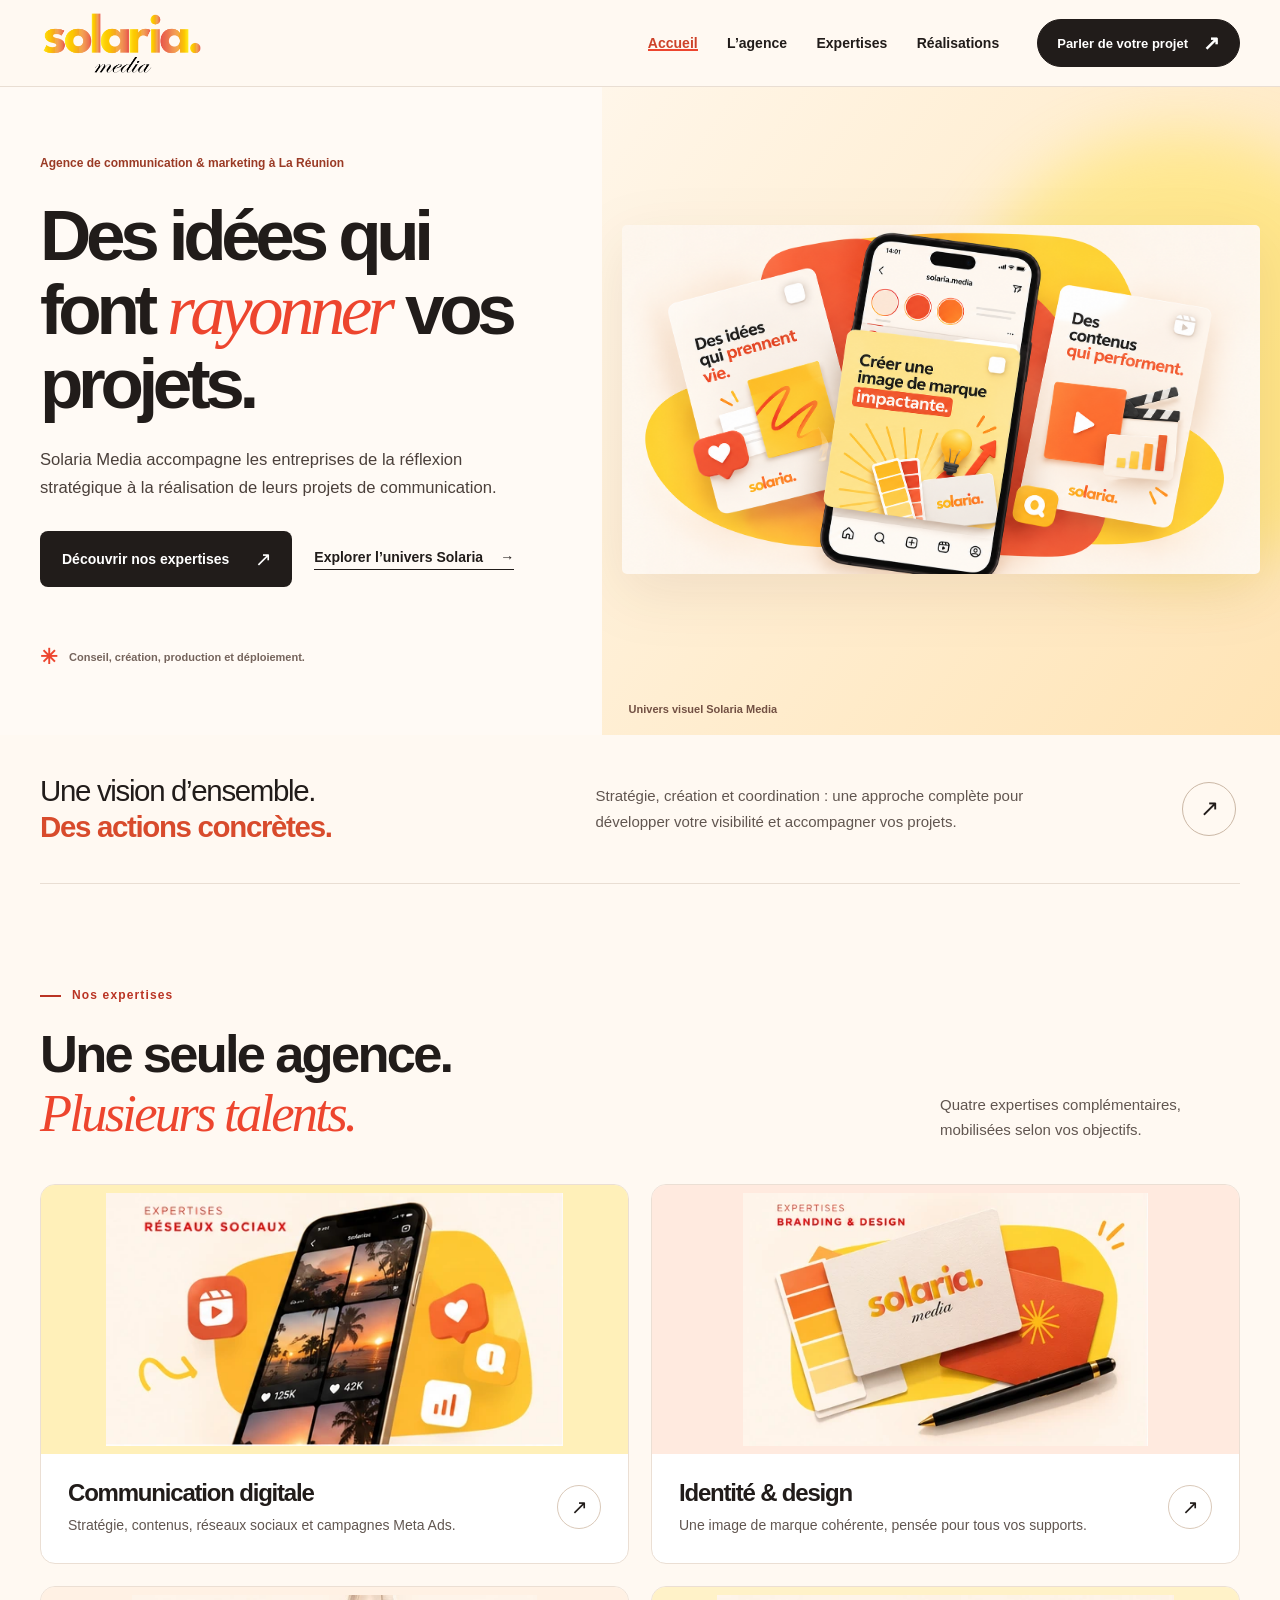
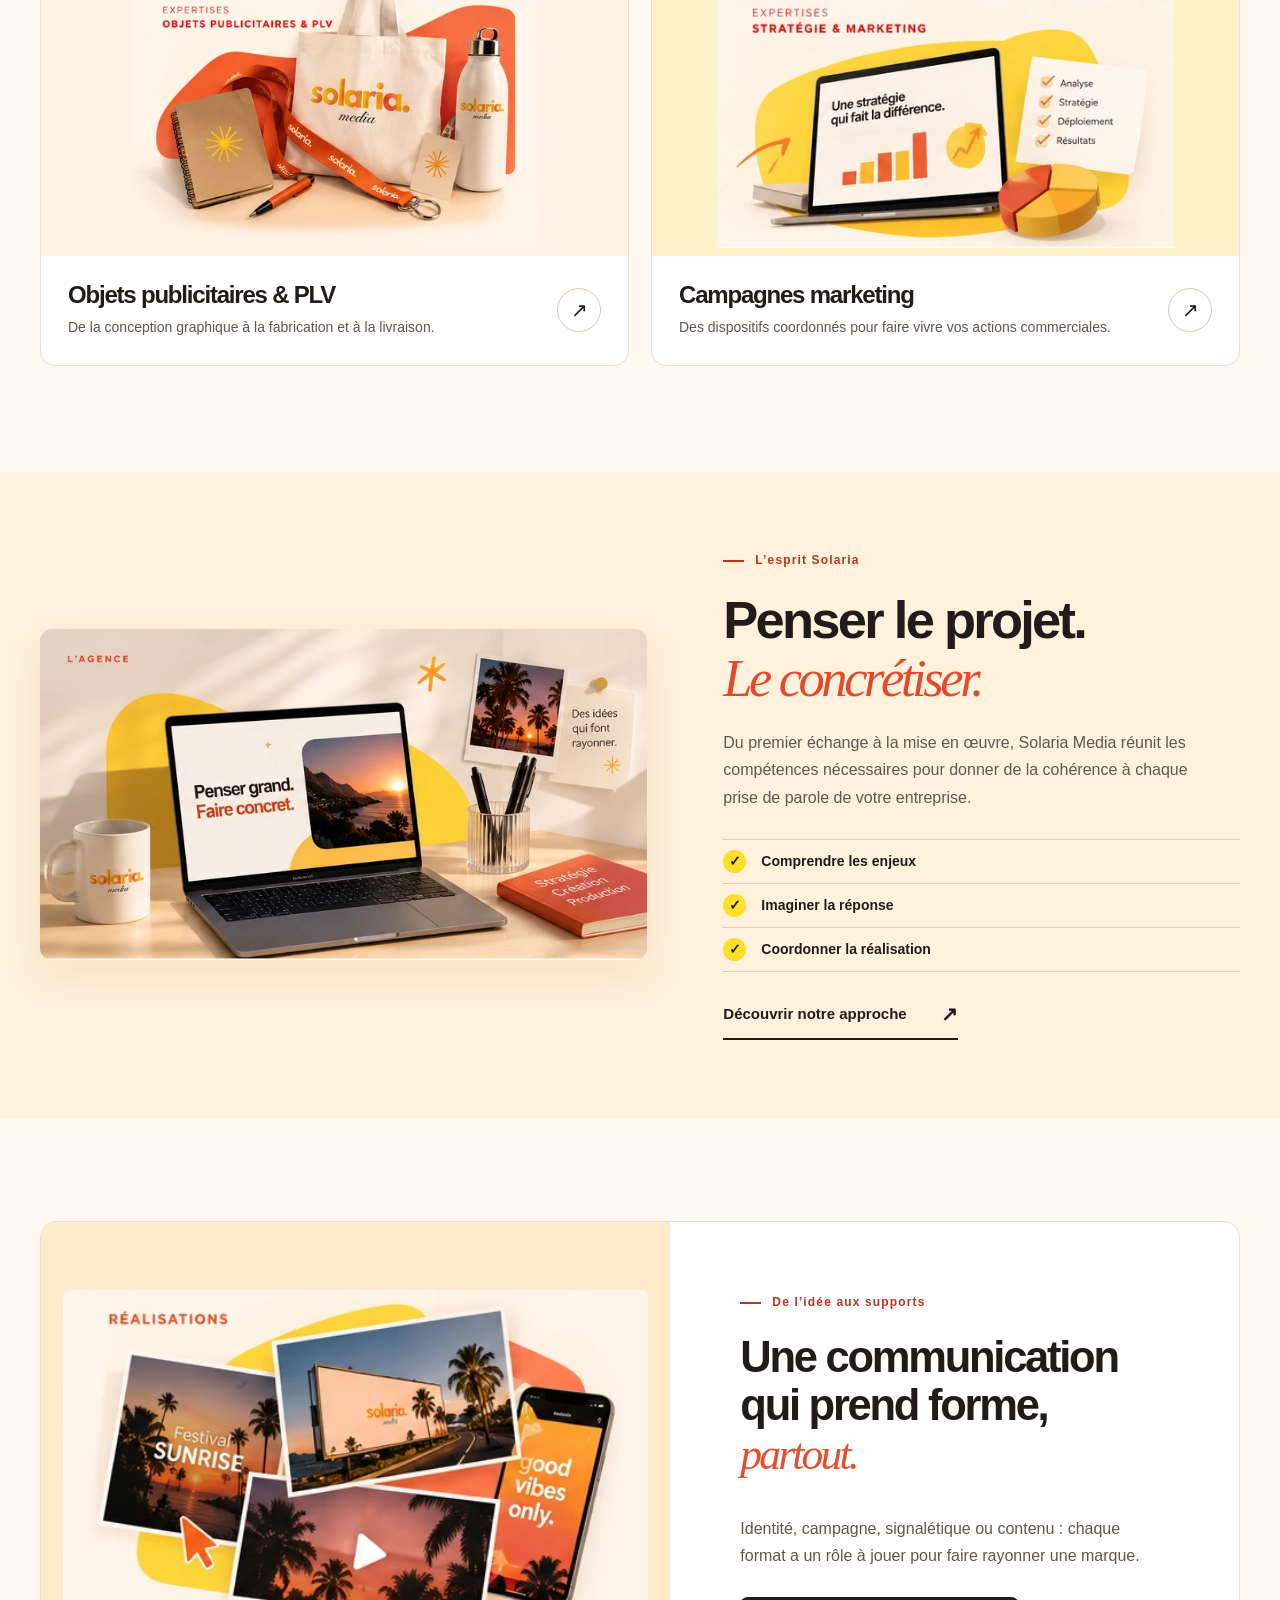
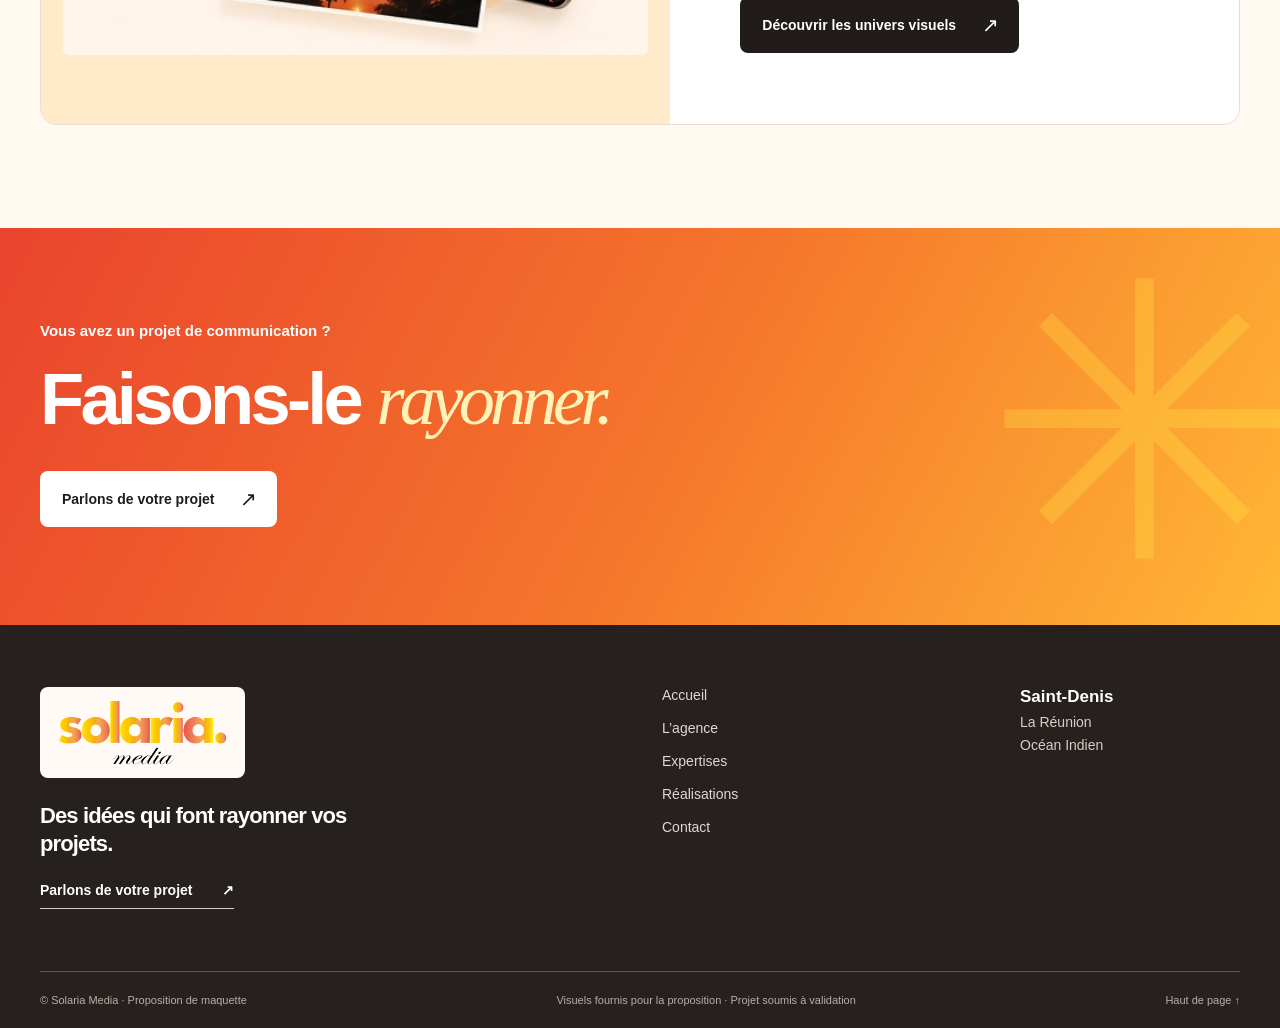
==== index.html @ 128cd744 "v1" ====
<!doctype html>
<html lang="fr">
  <head>
    <meta charset="utf-8" />
    <meta content="width=device-width,initial-scale=1" name="viewport" />
    <meta content="#fff9f2" name="theme-color" />
    <meta
      content="Solaria Media, agence de communication à Saint-Denis : conseil, création, branding, digital, objets publicitaires et campagnes marketing."
      name="description"
    />
    <meta content="website" property="og:type" />
    <meta
      content="Solaria Media | Agence de communication &amp; marketing à La Réunion"
      property="og:title"
    />
    <meta
      content="Solaria Media, agence de communication à Saint-Denis : conseil, création, branding, digital, objets publicitaires et campagnes marketing."
      property="og:description"
    />
    <title>
      Solaria Media | Agence de communication &amp; marketing à La Réunion
    </title>
    <link
      href="assets/images/favicon-solaria.png"
      rel="icon"
      type="image/png"
    />
    <link rel="stylesheet" href="assets/css/site.css" />
    <link rel="stylesheet" href="assets/css/animations.css" />
  </head>
  <body>
    <a class="skip-link" href="#contenu">Aller au contenu</a>
    <header class="site-header" id="haut">
      <div class="header-shell">
        <a
          aria-label="Solaria Media, retour à l’accueil"
          class="brand"
          href="index.html"
          ><img
            alt="Solaria Media"
            height="67"
            src="assets/images/logo-solaria.png"
            width="166"
        /></a>
        <nav aria-label="Navigation principale" class="nav-desktop">
          <a aria-current="page" class="active" href="index.html">Accueil</a
          ><a href="agence.html">L’agence</a
          ><a href="expertises.html">Expertises</a
          ><a href="realisations.html">Réalisations</a>
        </nav>
        <a class="nav-action" href="contact.html"
          >Parler de votre projet <span aria-hidden="true">↗</span></a
        ><button
          aria-controls="nav-mobile"
          aria-expanded="false"
          aria-label="Ouvrir le menu"
          class="menu-toggle"
          type="button"
        >
          <span></span><span></span>
        </button>
      </div>
      <nav
        aria-label="Navigation mobile"
        class="nav-mobile"
        hidden=""
        id="nav-mobile"
      >
        <a aria-current="page" class="active" href="index.html">Accueil</a
        ><a href="agence.html">L’agence</a
        ><a href="expertises.html">Expertises</a
        ><a href="realisations.html">Réalisations</a
        ><a href="contact.html">Contact</a>
      </nav>
    </header>
    <main id="contenu">
      <div data-view="index">
        <section class="home-hero">
          <div class="home-hero-copy">
            <div class="hero-location">
              Agence de communication &amp; marketing à La Réunion
            </div>
            <h1>Des idées qui font <em>rayonner</em> vos projets.</h1>
            <p>
              Solaria Media accompagne les entreprises de la réflexion
              stratégique à la réalisation de leurs projets de communication.
            </p>
            <div class="actions">
              <a class="button button-dark" href="expertises.html"
                >Découvrir nos expertises <span aria-hidden="true">↗</span></a
              ><a class="button-link" href="realisations.html"
                >Explorer l’univers Solaria <span aria-hidden="true">→</span></a
              >
            </div>
            <div class="hero-corner">
              <span aria-hidden="true" class="pulse-sun">✳</span> Conseil,
              création, production et déploiement.
            </div>
          </div>
          <div class="home-hero-art">
            <img
              alt="Composition visuelle fournie pour Solaria Media : publications, identité graphique et supports digitaux"
              class="hero-artwork"
              decoding="async"
              fetchpriority="high"
              src="assets/images/accueil-composition.webp"
            /><span class="art-label">Univers visuel Solaria Media</span>
          </div>
        </section>
        <section
          aria-label="Positionnement de Solaria Media"
          class="intro-strip wrap"
        >
          <p>
            Une vision d’ensemble.<br /><strong>Des actions concrètes.</strong>
          </p>
          <div>
            Stratégie, création et coordination : une approche complète pour
            développer votre visibilité et accompagner vos projets.
          </div>
          <a
            aria-label="Découvrir l’agence"
            class="circle-next"
            href="agence.html"
            >↗</a
          >
        </section>
        <section class="section-services" id="savoir-faire">
          <div class="wrap section-topline">
            <div>
              <p class="section-eyebrow">Nos expertises</p>
              <h2>Une seule agence.<br /><span>Plusieurs talents.</span></h2>
            </div>
            <p>
              Quatre expertises complémentaires, mobilisées selon vos objectifs.
            </p>
          </div>
          <div class="services-showcase wrap">
            <a class="service-tile" href="expertises.html"
              ><div class="service-art sunny">
                <img
                  alt="Visuel fourni illustrant la communication sur les réseaux sociaux"
                  class=""
                  decoding="async"
                  loading="lazy"
                  src="assets/images/expertise-digital.webp"
                />
              </div>
              <div class="tile-info">
                <div>
                  <h3>Communication digitale</h3>
                  <p>
                    Stratégie, contenus, réseaux sociaux et campagnes Meta Ads.
                  </p>
                </div>
                <span aria-hidden="true" class="tile-arrow">↗</span>
              </div></a
            >
            <a class="service-tile" href="expertises.html"
              ><div class="service-art peach">
                <img
                  alt="Visuel fourni illustrant le branding et les supports d’identité visuelle"
                  class=""
                  decoding="async"
                  loading="lazy"
                  src="assets/images/expertise-branding.webp"
                />
              </div>
              <div class="tile-info">
                <div>
                  <h3>Identité &amp; design</h3>
                  <p>
                    Une image de marque cohérente, pensée pour tous vos
                    supports.
                  </p>
                </div>
                <span aria-hidden="true" class="tile-arrow">↗</span>
              </div></a
            >
            <a class="service-tile" href="expertises.html"
              ><div class="service-art sand">
                <img
                  alt="Visuel fourni de sacs, gourdes et objets publicitaires aux couleurs de Solaria"
                  class=""
                  decoding="async"
                  loading="lazy"
                  src="assets/images/expertise-objets-plv.webp"
                />
              </div>
              <div class="tile-info">
                <div>
                  <h3>Objets publicitaires &amp; PLV</h3>
                  <p>
                    De la conception graphique à la fabrication et à la
                    livraison.
                  </p>
                </div>
                <span aria-hidden="true" class="tile-arrow">↗</span>
              </div></a
            >
            <a class="service-tile" href="expertises.html"
              ><div class="service-art butter">
                <img
                  alt="Visuel fourni illustrant la stratégie et les opérations marketing"
                  class=""
                  decoding="async"
                  loading="lazy"
                  src="assets/images/expertise-campagnes.webp"
                />
              </div>
              <div class="tile-info">
                <div>
                  <h3>Campagnes marketing</h3>
                  <p>
                    Des dispositifs coordonnés pour faire vivre vos actions
                    commerciales.
                  </p>
                </div>
                <span aria-hidden="true" class="tile-arrow">↗</span>
              </div></a
            >
          </div>
        </section>
        <section class="agency-highlight">
          <div class="wrap agency-highlight-grid">
            <div class="agency-highlight-visual">
              <img
                alt="Visuel de présentation de l’agence Solaria Media avec ordinateur et supports de communication"
                class=""
                decoding="async"
                loading="lazy"
                src="assets/images/agence-univers.webp"
              />
            </div>
            <div class="agency-highlight-copy">
              <p class="section-eyebrow">L’esprit Solaria</p>
              <h2>Penser le projet.<br /><em>Le concrétiser.</em></h2>
              <p>
                Du premier échange à la mise en œuvre, Solaria Media réunit les
                compétences nécessaires pour donner de la cohérence à chaque
                prise de parole de votre entreprise.
              </p>
              <div class="agency-steps">
                <span>Comprendre les enjeux</span
                ><span>Imaginer la réponse</span
                ><span>Coordonner la réalisation</span>
              </div>
              <a class="text-link" href="agence.html"
                >Découvrir notre approche <span aria-hidden="true">↗</span></a
              >
            </div>
          </div>
        </section>
        <section class="campaign-feature wrap">
          <div class="campaign-image">
            <img
              alt="Visuel de présentation fourni : campagne publicitaire avec supports photo et affichage"
              class=""
              decoding="async"
              loading="lazy"
              src="assets/images/realisations-campagnes.webp"
            />
          </div>
          <div class="campaign-body">
            <p class="section-eyebrow">De l’idée aux supports</p>
            <h2>Une communication qui prend forme, <em>partout.</em></h2>
            <p>
              Identité, campagne, signalétique ou contenu : chaque format a un
              rôle à jouer pour faire rayonner une marque.
            </p>
            <a class="button button-dark" href="realisations.html"
              >Découvrir les univers visuels
              <span aria-hidden="true">↗</span></a
            >
          </div>
        </section>
        <section class="closing-cta">
          <div class="wrap">
            <p>Vous avez un projet de communication ?</p>
            <h2>Faisons-le <em>rayonner.</em></h2>
            <a class="button button-light" href="contact.html"
              >Parlons de votre projet <span aria-hidden="true">↗</span></a
            >
          </div>
        </section>
      </div>
      <div data-view="agence" hidden="">
        <section class="page-hero wrap agency-hero">
          <div class="page-hero-copy">
            <p class="section-eyebrow">L’agence</p>
            <h1>Une vision claire.<br /><em>Des projets concrets.</em></h1>
            <p>
              Solaria Media est une agence de communication et de marketing
              basée à Saint-Denis, La Réunion. Nous accompagnons les
              professionnels dans la conception, la coordination et le
              déploiement de leurs projets.
            </p>
            <a class="button-link" href="#notre-approche"
              >Découvrir notre approche <span aria-hidden="true">↓</span></a
            >
          </div>
          <div class="page-hero-art">
            <img
              alt="Visuel fourni pour la présentation de Solaria Media : bureau créatif, ordinateur et supports de communication"
              class=""
              decoding="async"
              fetchpriority="high"
              src="assets/images/agence-univers.webp"
            />
          </div>
        </section>
        <section class="agency-mission wrap">
          <div class="mission-title">
            <p class="section-eyebrow">Notre mission</p>
            <h2>
              Un partenaire de développement,
              <em>pas seulement un prestataire.</em>
            </h2>
          </div>
          <div class="mission-detail">
            <p>
              Nous intervenons aussi bien sur la stratégie que sur sa
              réalisation opérationnelle. Notre rôle : relier conseil,
              créativité, production et coordination pour apporter des réponses
              adaptées aux enjeux de chaque entreprise.
            </p>
            <p>
              Cette approche est personnalisée, pragmatique et orientée
              résultats.
            </p>
          </div>
        </section>
        <section class="process-section" id="notre-approche">
          <div class="wrap">
            <div class="process-heading">
              <p class="section-eyebrow">Notre façon de travailler</p>
              <h2>Chaque projet suit<br /><em>un fil conducteur.</em></h2>
            </div>
            <div class="process-grid">
              <article>
                <div class="process-symbol">◎</div>
                <h3>Comprendre</h3>
                <p>
                  Prendre le temps d’identifier vos besoins, votre marché et les
                  objectifs de votre communication.
                </p>
              </article>
              <article>
                <div class="process-symbol">✳</div>
                <h3>Concevoir</h3>
                <p>
                  Définir une réponse créative et des supports en accord avec
                  votre identité.
                </p>
              </article>
              <article>
                <div class="process-symbol">↗</div>
                <h3>Réaliser</h3>
                <p>
                  Piloter la production, les partenaires et le déploiement des
                  actions.
                </p>
              </article>
              <article>
                <div class="process-symbol">◉</div>
                <h3>Accompagner</h3>
                <p>
                  Rester disponible pour suivre, ajuster et faire évoluer le
                  projet.
                </p>
              </article>
            </div>
          </div>
        </section>
        <section class="audience-section wrap">
          <div>
            <p class="section-eyebrow">À qui s’adresse Solaria ?</p>
            <h2>Des besoins différents.<br /><em>La même exigence.</em></h2>
          </div>
          <div class="audience-grid">
            <span>Entreprises &amp; PME</span
            ><span>Réseaux de distribution</span
            ><span>Marques &amp; fournisseurs</span
            ><span>Institutions &amp; associations</span
            ><span>Santé, pharmacies &amp; laboratoires</span>
          </div>
        </section>
        <section class="agency-location">
          <div class="wrap location-flex">
            <div>
              <p class="section-eyebrow">Notre ancrage</p>
              <h2>
                La Réunion comme point de départ.<br /><em
                  >Une ambition ouverte.</em
                >
              </h2>
            </div>
            <p>
              Basée à Saint-Denis, l’agence intervient à La Réunion, dans
              l’Océan Indien et envisage des projets en France métropolitaine.
            </p>
          </div>
        </section>
        <section class="closing-cta">
          <div class="wrap">
            <p>Un projet à imaginer ensemble ?</p>
            <h2>Parlons de <em>vos idées.</em></h2>
            <a class="button button-light" href="contact.html"
              >Contacter l’agence <span aria-hidden="true">↗</span></a
            >
          </div>
        </section>
      </div>
      <div data-view="expertises" hidden="">
        <section class="expert-intro wrap">
          <p class="section-eyebrow">Nos expertises</p>
          <div class="expert-intro-grid">
            <h1>De la stratégie<br /><em>à la création.</em></h1>
            <div>
              <p>
                Une approche complète, quatre domaines complémentaires.
                Choisissez l’expertise qui correspond à votre besoin.
              </p>
              <div class="quick-links">
                <a href="#digital">Digital ↘</a
                ><a href="#branding">Branding ↘</a
                ><a href="#production">Objets &amp; PLV ↘</a
                ><a href="#campagnes">Campagnes ↘</a>
              </div>
            </div>
          </div>
        </section>
        <section class="expert-section" id="digital">
          <div class="wrap expert-layout">
            <div class="expert-art art-digital">
              <img
                alt="Visuel de présentation fourni pour le domaine Communication digitale &amp; Social Media"
                class=""
                decoding="async"
                loading="lazy"
                src="assets/images/expertise-digital.webp"
              />
            </div>
            <div class="expert-content">
              <span class="expert-kind"
                >Communication digitale &amp; Social Media</span
              >
              <h2>Votre marque a des choses à dire.</h2>
              <p>
                Nous construisons une présence digitale adaptée à vos objectifs,
                de la ligne éditoriale à l’analyse des performances.
              </p>
              <ul class="service-bullets">
                <li>Stratégie de communication digitale</li>
                <li>Création de contenus, carrousels et vidéos courtes</li>
                <li>Gestion et programmation des publications</li>
                <li>Campagnes Meta Ads, emailing et reporting</li>
              </ul>
              <a class="text-link" href="contact.html?projet=digital"
                >Parler de ce projet <span aria-hidden="true">↗</span></a
              >
            </div>
          </div>
        </section>
        <section class="expert-section expert-even" id="branding">
          <div class="wrap expert-layout">
            <div class="expert-art art-branding">
              <img
                alt="Visuel de présentation fourni pour le domaine Branding &amp; identité visuelle"
                class=""
                decoding="async"
                loading="lazy"
                src="assets/images/expertise-branding.webp"
              />
            </div>
            <div class="expert-content">
              <span class="expert-kind">Branding &amp; identité visuelle</span>
              <h2>Une identité qui se reconnaît.</h2>
              <p>
                Nous créons et déclinons l’univers graphique de votre marque
                pour renforcer sa cohérence sur tous ses supports.
              </p>
              <ul class="service-bullets">
                <li>Création et refonte de logos</li>
                <li>Identités visuelles et chartes graphiques</li>
                <li>Flyers, affiches, brochures et catalogues</li>
                <li>Supports commerciaux et institutionnels</li>
              </ul>
              <a class="text-link" href="contact.html?projet=branding"
                >Parler de ce projet <span aria-hidden="true">↗</span></a
              >
            </div>
          </div>
        </section>
        <section class="expert-section" id="production">
          <div class="wrap expert-layout">
            <div class="expert-art art-production">
              <img
                alt="Visuel de présentation fourni pour le domaine Objets publicitaires &amp; PLV"
                class=""
                decoding="async"
                loading="lazy"
                src="assets/images/expertise-objets-plv.webp"
              />
            </div>
            <div class="expert-content">
              <span class="expert-kind">Objets publicitaires &amp; PLV</span>
              <h2>Une idée qui devient tangible.</h2>
              <p>
                Nous coordonnons la fabrication de supports physiques adaptés à
                votre marque, à vos événements et à vos points de vente.
              </p>
              <ul class="service-bullets">
                <li>Objets personnalisés et cadeaux d’entreprise</li>
                <li>Packaging et sacs personnalisés</li>
                <li>PLV, signalétique et supports promotionnels</li>
                <li>Sourcing, impression, production et livraison</li>
              </ul>
              <a class="text-link" href="contact.html?projet=production"
                >Parler de ce projet <span aria-hidden="true">↗</span></a
              >
            </div>
          </div>
        </section>
        <section class="expert-section expert-even" id="campagnes">
          <div class="wrap expert-layout">
            <div class="expert-art art-campagnes">
              <img
                alt="Visuel de présentation fourni pour le domaine Campagnes &amp; opérations marketing"
                class=""
                decoding="async"
                loading="lazy"
                src="assets/images/expertise-campagnes.webp"
              />
            </div>
            <div class="expert-content">
              <span class="expert-kind"
                >Campagnes &amp; opérations marketing</span
              >
              <h2>Des actions pensées pour le terrain.</h2>
              <p>
                Nous concevons et coordonnons des campagnes pour soutenir vos
                lancements, votre notoriété et vos objectifs commerciaux.
              </p>
              <ul class="service-bullets">
                <li>Campagnes promotionnelles et multicanales</li>
                <li>Opérations commerciales et lancements de produits</li>
                <li>Dispositifs pour les réseaux de points de vente</li>
                <li>Coordination, suivi et analyse des résultats</li>
              </ul>
              <a class="text-link" href="contact.html?projet=campagnes"
                >Parler de ce projet <span aria-hidden="true">↗</span></a
              >
            </div>
          </div>
        </section>
        <section class="closing-cta">
          <div class="wrap">
            <p>Un besoin précis, plusieurs possibilités</p>
            <h2>Construisons la bonne <em>réponse.</em></h2>
            <a class="button button-light" href="contact.html"
              >Présenter votre projet <span aria-hidden="true">↗</span></a
            >
          </div>
        </section>
      </div>
      <div data-view="realisations" hidden="">
        <section class="work-intro wrap">
          <div>
            <p class="section-eyebrow">L’univers Solaria</p>
            <h1>Une marque.<br /><em>Mille façons d’exister.</em></h1>
          </div>
          <div>
            <p>
              Du contenu digital aux objets publicitaires, découvrez les univers
              visuels qui traduisent les domaines d’expertise de Solaria Media.
            </p>
            <div class="legal-visual-note">
              Visuels de présentation fournis pour cette maquette. Les projets
              clients et études de cas seront ajoutés après validation.
            </div>
          </div>
        </section>
        <section
          aria-label="Galerie des univers visuels"
          class="portfolio-section wrap"
        >
          <div class="portfolio-controls">
            <span>Explorer les visuels</span>
            <div
              aria-label="Filtrer les univers"
              class="portfolio-filters"
              role="group"
            >
              <button
                aria-pressed="true"
                class="active"
                data-filter="Tout"
                type="button"
              >
                Tout voir</button
              ><button aria-pressed="false" data-filter="Digital" type="button">
                Digital</button
              ><button
                aria-pressed="false"
                data-filter="Identité"
                type="button"
              >
                Identité</button
              ><button
                aria-pressed="false"
                data-filter="Production"
                type="button"
              >
                Production</button
              ><button
                aria-pressed="false"
                data-filter="Campagnes"
                type="button"
              >
                Campagnes</button
              ><button aria-pressed="false" data-filter="Univers" type="button">
                Univers
              </button>
            </div>
          </div>
          <div class="portfolio-grid">
            <button
              aria-label="Agrandir le visuel : Communication &amp; univers de marque"
              class="portfolio-card portfolio-large"
              data-category="Univers"
              data-description="Communication &amp; univers de marque"
              data-image="assets/images/accueil-composition.webp"
              type="button"
            >
              <span class="portfolio-photo"
                ><img
                  alt="Visuel fourni : Communication &amp; univers de marque"
                  class=""
                  decoding="async"
                  loading="lazy"
                  src="assets/images/accueil-composition.webp" /></span
              ><span class="portfolio-caption"
                ><span>Communication &amp; univers de marque</span
                ><span aria-hidden="true">↗</span></span
              ></button
            ><button
              aria-label="Agrandir le visuel : Campagnes &amp; déclinaisons"
              class="portfolio-card portfolio-large"
              data-category="Campagnes"
              data-description="Campagnes &amp; déclinaisons"
              data-image="assets/images/realisations-campagnes.webp"
              type="button"
            >
              <span class="portfolio-photo"
                ><img
                  alt="Visuel fourni : Campagnes &amp; déclinaisons"
                  class=""
                  decoding="async"
                  loading="lazy"
                  src="assets/images/realisations-campagnes.webp" /></span
              ><span class="portfolio-caption"
                ><span>Campagnes &amp; déclinaisons</span
                ><span aria-hidden="true">↗</span></span
              ></button
            ><button
              aria-label="Agrandir le visuel : Identité visuelle &amp; design"
              class="portfolio-card"
              data-category="Identité"
              data-description="Identité visuelle &amp; design"
              data-image="assets/images/expertise-branding.webp"
              type="button"
            >
              <span class="portfolio-photo"
                ><img
                  alt="Visuel fourni : Identité visuelle &amp; design"
                  class=""
                  decoding="async"
                  loading="lazy"
                  src="assets/images/expertise-branding.webp" /></span
              ><span class="portfolio-caption"
                ><span>Identité visuelle &amp; design</span
                ><span aria-hidden="true">↗</span></span
              ></button
            ><button
              aria-label="Agrandir le visuel : Objets publicitaires &amp; PLV"
              class="portfolio-card"
              data-category="Production"
              data-description="Objets publicitaires &amp; PLV"
              data-image="assets/images/expertise-objets-plv.webp"
              type="button"
            >
              <span class="portfolio-photo"
                ><img
                  alt="Visuel fourni : Objets publicitaires &amp; PLV"
                  class=""
                  decoding="async"
                  loading="lazy"
                  src="assets/images/expertise-objets-plv.webp" /></span
              ><span class="portfolio-caption"
                ><span>Objets publicitaires &amp; PLV</span
                ><span aria-hidden="true">↗</span></span
              ></button
            ><button
              aria-label="Agrandir le visuel : Réseaux sociaux &amp; digital"
              class="portfolio-card"
              data-category="Digital"
              data-description="Réseaux sociaux &amp; digital"
              data-image="assets/images/expertise-digital.webp"
              type="button"
            >
              <span class="portfolio-photo"
                ><img
                  alt="Visuel fourni : Réseaux sociaux &amp; digital"
                  class=""
                  decoding="async"
                  loading="lazy"
                  src="assets/images/expertise-digital.webp" /></span
              ><span class="portfolio-caption"
                ><span>Réseaux sociaux &amp; digital</span
                ><span aria-hidden="true">↗</span></span
              ></button
            ><button
              aria-label="Agrandir le visuel : Création de contenus"
              class="portfolio-card"
              data-category="Digital"
              data-description="Création de contenus"
              data-image="assets/images/expertise-contenu.webp"
              type="button"
            >
              <span class="portfolio-photo"
                ><img
                  alt="Visuel fourni : Création de contenus"
                  class=""
                  decoding="async"
                  loading="lazy"
                  src="assets/images/expertise-contenu.webp" /></span
              ><span class="portfolio-caption"
                ><span>Création de contenus</span
                ><span aria-hidden="true">↗</span></span
              ></button
            ><button
              aria-label="Agrandir le visuel : Marketing &amp; coordination"
              class="portfolio-card"
              data-category="Campagnes"
              data-description="Marketing &amp; coordination"
              data-image="assets/images/expertise-campagnes.webp"
              type="button"
            >
              <span class="portfolio-photo"
                ><img
                  alt="Visuel fourni : Marketing &amp; coordination"
                  class=""
                  decoding="async"
                  loading="lazy"
                  src="assets/images/expertise-campagnes.webp" /></span
              ><span class="portfolio-caption"
                ><span>Marketing &amp; coordination</span
                ><span aria-hidden="true">↗</span></span
              ></button
            ><button
              aria-label="Agrandir le visuel : Une communication cohérente"
              class="portfolio-card"
              data-category="Univers"
              data-description="Une communication cohérente"
              data-image="assets/images/agence-univers.webp"
              type="button"
            >
              <span class="portfolio-photo"
                ><img
                  alt="Visuel fourni : Une communication cohérente"
                  class=""
                  decoding="async"
                  loading="lazy"
                  src="assets/images/agence-univers.webp" /></span
              ><span class="portfolio-caption"
                ><span>Une communication cohérente</span
                ><span aria-hidden="true">↗</span></span
              >
            </button>
          </div>
        </section>
        <section class="portfolio-next wrap">
          <div>
            <p class="section-eyebrow">Projets &amp; études de cas</p>
            <h2>Les réalisations de demain se préparent aujourd’hui.</h2>
          </div>
          <p>
            Cet espace pourra accueillir les projets clients de l’agence :
            contexte, objectifs, conception et déploiement, dès que les contenus
            seront disponibles et validés.
          </p>
        </section>
        <section class="closing-cta">
          <div class="wrap">
            <p>Votre marque a sa propre histoire</p>
            <h2>À nous de lui donner <em>vie.</em></h2>
            <a class="button button-light" href="contact.html"
              >Imaginer un projet ensemble <span aria-hidden="true">↗</span></a
            >
          </div>
        </section>
        <dialog aria-label="Aperçu d’un visuel" class="lightbox">
          <button
            aria-label="Fermer l’aperçu"
            class="lightbox-close"
            type="button"
          >
            ×
          </button>
          <div class="lightbox-frame">
            <img alt="" src="" />
            <p></p>
          </div>
        </dialog>
      </div>
      <div data-view="contact" hidden="">
        <section class="contact-hero wrap">
          <div class="contact-intro">
            <p class="section-eyebrow">Contact</p>
            <h1>Une idée en tête ?<br /><em>Parlons-en.</em></h1>
            <p>
              Vous souhaitez développer votre communication, renforcer votre
              identité ou préparer une campagne ? Présentez-nous votre projet.
            </p>
            <div class="contact-where">
              <span>Basée à</span><strong>Saint-Denis, La Réunion</strong
              ><span
                >Interventions : La Réunion et Océan Indien ; France
                métropolitaine à étudier.</span
              >
            </div>
            <div aria-hidden="true" class="contact-motif">✳</div>
          </div>
          <div class="form-panel">
            <h2>Parlons de votre projet</h2>
            <p>Quelques informations pour comprendre votre demande.</p>
            <form id="project-form" novalidate="">
              <div class="form-grid">
                <div class="field">
                  <label for="name"
                    >Votre nom <span aria-hidden="true">*</span></label
                  ><input
                    autocomplete="name"
                    id="name"
                    name="name"
                    placeholder="Votre nom"
                    required=""
                  />
                </div>
                <div class="field">
                  <label for="company">Votre entreprise</label
                  ><input
                    autocomplete="organization"
                    id="company"
                    name="company"
                    placeholder="Nom de l’entreprise"
                  />
                </div>
              </div>
              <div class="field">
                <label for="email"
                  >Votre adresse e-mail <span aria-hidden="true">*</span></label
                ><input
                  autocomplete="email"
                  id="email"
                  name="email"
                  placeholder="vous@entreprise.fr"
                  required=""
                  type="email"
                />
              </div>
              <div class="field">
                <label for="project">Votre besoin</label
                ><select id="project" name="project">
                  <option value="">Choisissez une expertise</option>
                  <option value="digital">
                    Communication digitale &amp; Social Media
                  </option>
                  <option value="branding">Branding &amp; Design</option>
                  <option value="production">
                    Objets publicitaires &amp; PLV
                  </option>
                  <option value="campagnes">
                    Campagnes &amp; opérations marketing
                  </option>
                  <option value="autre">
                    Un projet qui combine plusieurs expertises
                  </option>
                </select>
              </div>
              <div class="field">
                <label for="message"
                  >Parlez-nous de votre projet
                  <span aria-hidden="true">*</span></label
                ><textarea
                  id="message"
                  name="message"
                  placeholder="Votre contexte, vos objectifs, votre calendrier…"
                  required=""
                  rows="5"
                ></textarea>
              </div>
              <p class="demo-disclaimer">
                Maquette de présentation : ce formulaire n’envoie pas encore de
                message.
              </p>
              <button class="button button-dark submit-button" type="submit">
                Valider ma demande <span aria-hidden="true">↗</span>
              </button>
              <p
                aria-live="polite"
                class="form-feedback"
                hidden=""
                role="status"
              ></p>
            </form>
          </div>
        </section>
        <section class="contact-bottom">
          <div class="wrap contact-bottom-inner">
            <p>
              Vous pouvez aussi découvrir l’approche et les domaines d’expertise
              de Solaria Media.
            </p>
            <a href="agence.html">Notre agence ↗</a
            ><a href="expertises.html">Nos expertises ↗</a>
          </div>
        </section>
      </div>
    </main>
    <footer class="site-footer">
      <div class="footer-main wrap">
        <div class="footer-lead">
          <a aria-label="Accueil Solaria Media" href="index.html"
            ><img
              alt="Solaria Media"
              height="82"
              src="assets/images/logo-solaria.png"
              width="200"
          /></a>
          <p>Des idées qui font rayonner vos projets.</p>
          <a class="footer-email" href="contact.html"
            >Parlons de votre projet <span aria-hidden="true">↗</span></a
          >
        </div>
        <nav aria-label="Navigation de pied de page" class="footer-nav">
          <a href="index.html">Accueil</a><a href="agence.html">L’agence</a
          ><a href="expertises.html">Expertises</a
          ><a href="realisations.html">Réalisations</a
          ><a href="contact.html">Contact</a>
        </nav>
        <div class="footer-location">
          <strong>Saint-Denis</strong><span>La Réunion</span
          ><span>Océan Indien</span>
        </div>
      </div>
      <div class="footer-bottom wrap">
        <span>© Solaria Media · Proposition de maquette</span
        ><span
          >Visuels fournis pour la proposition · Projet soumis à
          validation</span
        ><a href="#haut">Haut de page ↑</a>
      </div>
    </footer>
    <script src="assets/js/site-original.js"></script>
    <script src="assets/js/navigation.js"></script>
    <script src="assets/js/animations.js"></script>
  </body>
</html>
---- assets/css/site.css ----
:root{--paper:#fff9f2;--white:#fffdf9;--ink:#211c1a;--muted:#615650;--sun:#ffdf29;--orange:#fc9d29;--flame:#ed452e;--outline:#e9ded3;--soft:#fff2df;--serif:Georgia,'Times New Roman',serif;--sans:Inter,'Helvetica Neue',Arial,sans-serif;--content:1340px}
*,*::before,*::after{box-sizing:border-box}html{scroll-behavior:smooth;scroll-padding-top:95px}body{margin:0;background:var(--paper);color:var(--ink);font-family:var(--sans);-webkit-font-smoothing:antialiased;overflow-x:clip}img{max-width:100%;display:block}a{color:inherit;text-decoration:none}button,input,select,textarea{font:inherit}button{cursor:pointer}h1,h2,h3,p,figure{margin-top:0}button:focus-visible,a:focus-visible,input:focus-visible,select:focus-visible,textarea:focus-visible{outline:3px solid #194bd8;outline-offset:4px}.wrap{width:min(var(--content),calc(100% - 80px));margin-inline:auto}.skip-link{position:fixed;top:-200px;left:24px;background:var(--ink);color:white;padding:12px 18px;z-index:200}.skip-link:focus{top:10px}.section-eyebrow{font-size:12px;letter-spacing:.095em;font-weight:780;color:var(--flame);margin-bottom:20px}.section-eyebrow::before{content:'';display:inline-block;width:21px;height:2px;background:currentColor;vertical-align:middle;margin-right:11px}h1,h2,h3{letter-spacing:-.052em}h1{font-size:clamp(44px,5.55vw,85px);line-height:1.045;letter-spacing:-.075em}h2{font-size:clamp(35px,4.1vw,58px);line-height:1.12}h1 em,h2 em{font-family:var(--serif);letter-spacing:-.065em;font-weight:400}p{line-height:1.7}.button{display:inline-flex;justify-content:space-between;align-items:center;gap:26px;font-weight:750;line-height:1.2;font-size:14px;padding:17px 19px 17px 21px;min-height:55px;border:1.5px solid transparent;border-radius:8px;transition:transform .22s ease,background .22s ease,box-shadow .22s ease}.button span{font-size:20px;line-height:1;font-weight:500}.button:hover{transform:translateY(-3px);box-shadow:0 9px 20px #00000016}.button-dark{background:var(--ink);color:white}.button-dark:hover{background:#44332d}.button-light{background:white;color:var(--ink)}.button-light:hover{background:var(--sun)}.button-link{font-size:14px;font-weight:720;display:inline-flex;align-items:center;gap:17px;box-shadow:inset 0 -1px currentColor;padding-bottom:5px;transition:gap .22s}.button-link:hover{gap:27px}.text-link{font-size:15px;font-weight:760;display:inline-flex;align-items:center;gap:34px;border-bottom:2px solid currentColor;padding-bottom:12px;transition:gap .22s}.text-link:hover{gap:44px}.text-link span{font-size:20px}
/* navigation */
.site-header{position:sticky;top:0;background:rgba(255,249,242,.96);border-bottom:1px solid var(--outline);z-index:90;backdrop-filter:blur(18px)}.header-shell{max-width:var(--content);padding:0 40px;margin:auto;display:flex;align-items:center;gap:38px;height:86px}.brand{width:170px;flex:none;display:flex;align-items:center}.brand img{width:164px;height:auto;max-height:69px;object-fit:contain}.nav-desktop{display:flex;align-items:center;gap:clamp(20px,2.3vw,42px);margin-left:auto;height:100%}.nav-desktop a{font-size:14px;font-weight:680;white-space:nowrap;transition:color .2s}.nav-desktop a:hover,.nav-desktop a.active{color:#cd4229}.nav-desktop a.active{box-shadow:inset 0 -2px var(--flame)}.nav-action{border:1px solid var(--ink);background:var(--ink);color:#fff;border-radius:50px;display:inline-flex;align-items:center;gap:15px;font-size:13px;font-weight:770;padding:13px 19px;white-space:nowrap;transition:background .2s,transform .2s}.nav-action span{font-size:20px;line-height:1}.nav-action:hover{background:var(--flame);border-color:var(--flame);transform:translateY(-2px)}.menu-toggle{display:none;width:46px;height:46px;align-items:center;justify-content:center;flex-direction:column;gap:6px;border-radius:50%;border:1px solid #ccbeb0;background:transparent}.menu-toggle span{width:19px;height:2px;background:var(--ink)}.nav-mobile[hidden]{display:none!important}
/* hero */
.home-hero{display:grid;grid-template-columns:minmax(0,47%) minmax(0,53%);min-height:590px;background:#fffaf5}.home-hero-copy{display:flex;flex-direction:column;justify-content:center;padding:68px clamp(32px,5vw,94px) 66px max(40px,calc((100vw - var(--content)) / 2 + 40px));min-width:0}.hero-location{font-size:12px;line-height:1.4;color:#9a3a25;font-weight:770;margin:0 0 27px;max-width:380px}.home-hero h1{max-width:610px;margin-bottom:24px}.home-hero h1 em{font-style:italic;color:var(--flame)}.home-hero-copy>p{max-width:525px;font-size:clamp(16px,1.3vw,18px);margin-bottom:29px;color:#4b403b}.actions{display:flex;gap:22px;align-items:center;flex-wrap:wrap}.hero-corner{display:flex;gap:11px;align-items:center;font-size:11px;font-weight:660;color:#75645c;margin-top:58px}.pulse-sun{font-size:21px;color:var(--flame);animation:spin-sun 18s linear infinite}.home-hero-art{position:relative;min-width:0;overflow:hidden;display:flex;align-items:center;background:linear-gradient(127deg,#fff6e9,#ffe4b5);padding:28px 20px 51px}.home-hero-art img{width:100%;height:auto;object-fit:contain;filter:drop-shadow(0 18px 29px rgba(84,39,11,.085));border-radius:5px}.art-label{position:absolute;bottom:20px;left:27px;font-size:11px;font-weight:700;color:#725043}.home-hero-art::before{content:'';position:absolute;top:7%;right:-18%;width:65%;aspect-ratio:1;background:#ffe034;border-radius:50%;opacity:.4;filter:blur(30px)}.home-hero-art img{z-index:1}.art-label{z-index:2}
.intro-strip{display:grid;grid-template-columns:1fr 1.06fr 58px;align-items:center;gap:40px;padding-top:38px;padding-bottom:38px;border-bottom:1px solid var(--outline)}.intro-strip p{margin:0;line-height:1.22;font-size:clamp(24px,2.3vw,32px);font-weight:500;letter-spacing:-.045em}.intro-strip p strong{color:#d84b2c;font-weight:760}.intro-strip>div{max-width:460px;line-height:1.7;color:var(--muted);font-size:15px}.circle-next{border:1px solid #cbb8a6;border-radius:100%;width:54px;height:54px;display:grid;place-items:center;font-size:23px;transition:background .2s,transform .2s}.circle-next:hover{background:var(--sun);transform:rotate(45deg)}
/* 4 service panels */
.section-services{padding:101px 0 106px}.section-topline{display:flex;justify-content:space-between;align-items:end;gap:44px;margin-bottom:41px}.section-topline h2{margin:0}.section-topline h2 span{font-family:var(--serif);font-style:italic;font-weight:400;color:var(--flame)}.section-topline>p{max-width:300px;margin:0;color:var(--muted);font-size:15px}.services-showcase{display:grid;grid-template-columns:repeat(2,minmax(0,1fr));gap:22px}.service-tile{min-width:0;background:white;border:1px solid #ebdfd4;border-radius:15px;overflow:hidden;transition:box-shadow .25s,transform .25s}.service-tile:hover{transform:translateY(-5px);box-shadow:0 18px 35px #33271d12}.service-art{height:clamp(245px,21vw,310px);overflow:hidden;display:flex;justify-content:center;align-items:center;padding:8px}.service-art img{width:100%;height:100%;object-fit:contain;transition:transform .5s cubic-bezier(.2,.8,.2,1)}.service-tile:hover .service-art img{transform:scale(1.045)}.service-art.sunny{background:#fff0b9}.service-art.peach{background:#ffeadf}.service-art.sand{background:#fff1e4}.service-art.butter{background:#fff2c8}.tile-info{display:flex;justify-content:space-between;gap:15px;align-items:center;padding:25px 27px 27px}.tile-info h3{font-size:24px;letter-spacing:-.05em;margin:0 0 7px}.tile-info p{font-size:14px;color:var(--muted);margin:0;line-height:1.6}.tile-arrow{flex:none;border:1px solid #dac9b9;border-radius:50%;width:44px;height:44px;display:grid;place-items:center;font-size:20px;transition:background .2s}.service-tile:hover .tile-arrow{background:var(--sun);border-color:var(--sun)}
/* agency feature */
.agency-highlight{background:#fff2dc;padding:78px 0}.agency-highlight-grid{display:grid;grid-template-columns:1.08fr .92fr;gap:clamp(40px,6vw,95px);align-items:center}.agency-highlight-visual{min-width:0}.agency-highlight-visual img{width:100%;height:auto;border-radius:12px;box-shadow:0 17px 40px #b9733121}.agency-highlight-copy h2{margin:0 0 21px}.agency-highlight-copy h2 em{color:#e4492e}.agency-highlight-copy>p:not(.section-eyebrow){color:var(--muted);font-size:16px;max-width:490px}.agency-steps{display:grid;margin:28px 0 30px;border-top:1px solid #dbccba}.agency-steps span{display:flex;align-items:center;gap:15px;padding:10px 0;border-bottom:1px solid #dbccba;font-size:14px;font-weight:720}.agency-steps span::before{content:'✓';display:grid;place-items:center;flex:none;border-radius:50%;height:23px;width:23px;background:var(--sun);font-size:14px}
/* campaign feature */
.campaign-feature{display:grid;grid-template-columns:1.05fr .95fr;gap:0;background:#fff;border:1px solid var(--outline);border-radius:16px;overflow:hidden;margin-top:103px;margin-bottom:103px}.campaign-image{background:#ffeaca;display:flex;align-items:center;padding:22px}.campaign-image img{width:100%;height:auto;border-radius:6px}.campaign-body{padding:clamp(32px,5.5vw,87px);display:flex;flex-direction:column;justify-content:center;align-items:start}.campaign-body h2{font-size:clamp(32px,3.4vw,47px)}.campaign-body h2 em{color:#e54f2e}.campaign-body>p:not(.section-eyebrow){color:var(--muted);font-size:16px;margin-bottom:28px}
/* conversion CTA */
.closing-cta{background:linear-gradient(118deg,#e9442d 0%,#f5752b 52%,#ffb735 100%);color:#fff;position:relative;overflow:hidden;padding:90px 0 98px}.closing-cta::after{content:'✳';position:absolute;color:#ffe64249;font-size:clamp(220px,30vw,520px);right:-2%;top:50%;transform:translateY(-50%);pointer-events:none}.closing-cta .wrap{position:relative;z-index:1}.closing-cta p{font-size:15px;font-weight:680}.closing-cta h2{font-size:clamp(44px,5.65vw,78px);max-width:850px;margin:16px 0 30px}.closing-cta h2 em{color:#fff2b6}
/* agency */
.page-hero{display:grid;grid-template-columns:.87fr 1.13fr;gap:65px;align-items:center;padding-top:75px;padding-bottom:82px}.page-hero-copy h1{font-size:clamp(46px,5.1vw,73px);margin:0 0 24px}.page-hero-copy h1 em{color:var(--flame)}.page-hero-copy>p:not(.section-eyebrow){max-width:560px;color:var(--muted);font-size:17px}.page-hero-copy .button-link{margin-top:16px}.page-hero-art{padding:17px;border-radius:15px;background:linear-gradient(120deg,#ffefd8,#ffd8b6)}.page-hero-art img{width:100%;border-radius:9px}.agency-mission{display:grid;grid-template-columns:1fr .86fr;gap:75px;padding-top:77px;padding-bottom:82px;border-top:1px solid var(--outline)}.agency-mission h2{max-width:630px}.agency-mission h2 em{color:var(--flame)}.mission-detail{padding-top:22px}.mission-detail p{color:var(--muted);font-size:17px;line-height:1.85}.process-section{background:#24201e;color:#fff;padding:90px 0 100px}.process-heading h2{font-size:clamp(38px,4.3vw,59px)}.process-heading h2 em{color:var(--sun)}.process-grid{display:grid;grid-template-columns:repeat(4,1fr);gap:26px;margin-top:56px}.process-grid article{border-top:1px solid #6e625c;padding:25px 8px 0 0}.process-symbol{font-size:31px;color:var(--sun);height:51px}.process-grid h3{font-size:25px;margin-bottom:15px}.process-grid p{font-size:14px;line-height:1.77;color:#c5bdb8}.audience-section{padding:95px 0;display:grid;grid-template-columns:.95fr 1.05fr;gap:70px}.audience-section h2 em{color:var(--flame)}.audience-grid{display:flex;align-content:center;justify-content:flex-start;flex-wrap:wrap;gap:12px}.audience-grid span{border:1px solid #e4d4c6;border-radius:50px;background:white;padding:14px 18px;font-size:14px;font-weight:670;line-height:1.5}.agency-location{background:#fff0d0;padding:70px 0}.location-flex{display:grid;grid-template-columns:1fr .55fr;gap:70px;align-items:end}.location-flex h2{font-size:clamp(34px,3.4vw,48px);margin-bottom:0}.location-flex h2 em{color:#d84b2b}.location-flex>p{color:var(--muted);font-size:16px;margin:0 0 5px}
/* expertise */
.expert-intro{padding-top:76px;padding-bottom:73px}.expert-intro-grid{display:grid;grid-template-columns:1fr .84fr;gap:70px;align-items:end}.expert-intro h1{margin:0}.expert-intro h1 em{color:var(--flame)}.expert-intro-grid>div>p{font-size:17px;color:var(--muted);max-width:530px}.quick-links{display:flex;gap:8px;flex-wrap:wrap;margin-top:25px}.quick-links a{background:white;border:1px solid #e7d8c7;border-radius:50px;padding:10px 13px;font-size:13px;font-weight:740;transition:background .2s}.quick-links a:hover{background:var(--sun)}.expert-section{padding:75px 0;border-top:1px solid #e5d8cd;background:#fffaf5}.expert-section.expert-even{background:#fff0de}.expert-layout{display:grid;grid-template-columns:.95fr 1.05fr;align-items:center;gap:clamp(55px,7vw,100px)}.expert-even .expert-art{order:2}.expert-even .expert-content{order:1}.expert-art{background:#fff5e4;border-radius:14px;overflow:hidden;padding:16px;min-width:0;transition:transform .4s}.expert-art img{width:100%;height:auto;max-height:480px;object-fit:contain;border-radius:8px}.art-digital{background:#ffefb8}.art-branding{background:#ffe4d4}.art-production{background:#fff0da}.art-campagnes{background:#fff0b2}.expert-kind{font-size:13px;color:#cf4b2b;font-weight:780;display:block;margin-bottom:16px}.expert-content h2{font-size:clamp(35px,3.8vw,53px);margin:0 0 17px}.expert-content>p{color:var(--muted);font-size:16px;max-width:560px}.service-bullets{padding:0;list-style:none;margin:23px 0 30px;display:grid;grid-template-columns:1fr 1fr;gap:13px 17px}.service-bullets li{font-size:14px;font-weight:640;line-height:1.5;position:relative;padding-left:16px}.service-bullets li:before{content:'';width:6px;height:6px;border-radius:50%;background:#eb6239;position:absolute;left:0;top:8px}
/* visual portfolio */
.work-intro{padding-top:81px;padding-bottom:67px;display:grid;grid-template-columns:1.1fr .7fr;align-items:end;gap:70px}.work-intro h1{margin-bottom:0;font-size:clamp(45px,5.3vw,75px)}.work-intro h1 em{color:var(--flame)}.work-intro>div:nth-child(2)>p{font-size:17px;color:var(--muted)}.legal-visual-note{border-left:3px solid var(--orange);padding:9px 14px;font-size:13px;line-height:1.55;background:#fff0dc;color:#665346}.portfolio-section{padding-bottom:96px}.portfolio-controls{display:flex;align-items:center;justify-content:space-between;gap:20px;border-top:1px solid var(--outline);padding-top:27px;margin-bottom:30px}.portfolio-controls>span{font-size:14px;font-weight:750}.portfolio-filters{display:flex;gap:7px;flex-wrap:wrap}.portfolio-filters button{background:transparent;border:1px solid #d8cbbd;border-radius:25px;padding:10px 14px;font-size:12px;font-weight:700}.portfolio-filters button:hover,.portfolio-filters button.active{background:var(--ink);border-color:var(--ink);color:#fff}.portfolio-grid{display:grid;grid-template-columns:repeat(3,minmax(0,1fr));gap:23px;align-items:start}.portfolio-card{border:1px solid var(--outline);min-width:0;padding:0;text-align:left;background:#fff;border-radius:14px;overflow:hidden;transition:box-shadow .25s,transform .25s}.portfolio-card:hover{transform:translateY(-5px);box-shadow:0 13px 26px #00000013}.portfolio-card[hidden]{display:none!important}.portfolio-large{grid-column:span 3;display:grid;grid-template-columns:minmax(0,1fr) minmax(0,.42fr);align-items:center}.portfolio-large .portfolio-photo{height:400px}.portfolio-large .portfolio-caption{padding:32px;align-self:center}.portfolio-large .portfolio-caption>span:first-child{font-size:clamp(23px,2.8vw,38px);max-width:330px}.portfolio-photo{display:flex;background:#fff2e1;padding:7px;height:238px;align-items:center;overflow:hidden}.portfolio-photo img{width:100%;height:100%;object-fit:contain;border-radius:7px;transition:transform .5s}.portfolio-card:hover .portfolio-photo img{transform:scale(1.04)}.portfolio-caption{display:flex;justify-content:space-between;align-items:center;gap:13px;padding:19px 18px 22px;font-weight:740;font-size:15px}.portfolio-caption>span:last-child{font-size:24px;flex:none}.portfolio-next{padding:60px 0 84px;border-top:1px solid var(--outline);display:grid;grid-template-columns:1.15fr .85fr;gap:50px}.portfolio-next h2{font-size:clamp(32px,3.4vw,47px)}.portfolio-next>p{font-size:16px;color:var(--muted)}.lightbox{border:0;padding:0;background:transparent;max-width:min(90vw,1100px);max-height:91vh;box-shadow:none;overflow:visible}.lightbox::backdrop{background:rgba(12,8,4,.85)}.lightbox-close{position:absolute;right:-15px;top:-19px;border-radius:100%;background:white;color:var(--ink);border:0;width:45px;height:45px;font-size:30px;z-index:2}.lightbox-frame{background:#fff;padding:15px;border-radius:12px;text-align:center;max-height:90vh;overflow:auto}.lightbox-frame img{max-height:75vh;object-fit:contain;margin:0 auto}.lightbox-frame p{margin:12px 0 0;font-size:14px;font-weight:750}
/* contact */
.contact-hero{display:grid;grid-template-columns:.9fr 1.1fr;gap:clamp(50px,7vw,110px);padding-top:86px;padding-bottom:100px;align-items:start}.contact-intro{position:relative}.contact-intro h1{font-size:clamp(48px,5.2vw,73px);margin-bottom:22px}.contact-intro h1 em{color:var(--flame)}.contact-intro>p:not(.section-eyebrow){font-size:17px;max-width:530px;color:var(--muted)}.contact-where{display:flex;flex-direction:column;margin-top:60px;padding-top:25px;border-top:1px solid var(--outline);gap:7px}.contact-where span{font-size:14px;color:var(--muted);max-width:320px}.contact-where strong{font-size:21px;letter-spacing:-.04em}.contact-motif{position:absolute;top:105%;left:5%;font-size:200px;color:#ffd934;font-weight:400;line-height:1;transform:rotate(15deg);pointer-events:none}.form-panel{position:relative;z-index:1;background:#fff;border:1px solid #e8d9cb;border-radius:16px;box-shadow:0 20px 50px #2b180910;padding:clamp(27px,4vw,53px)}.form-panel h2{font-size:31px;margin:0 0 7px}.form-panel>p{font-size:14px;color:var(--muted);margin-bottom:26px}.form-panel form{display:flex;flex-direction:column;gap:19px}.form-grid{display:grid;grid-template-columns:1fr 1fr;gap:16px}.field{display:flex;flex-direction:column;gap:9px;min-width:0}.field label{font-size:13px;font-weight:760}.field label span{color:#ce3c2c}.field input,.field textarea,.field select{border:1px solid #d9c9ba;background:#fffaf6;border-radius:8px;width:100%;padding:14px;min-height:49px;font-size:14px;color:var(--ink)}.field textarea{resize:vertical;min-height:132px}.field input:focus,.field textarea:focus,.field select:focus{border-color:var(--flame);box-shadow:0 0 0 3px #ed452e22;outline:0}.field ::placeholder{color:#9a8980}.demo-disclaimer{font-size:12px;line-height:1.55;color:#6d5f55;background:#fff4dd;padding:11px 13px;margin:0;border-left:3px solid #e7af38}.submit-button{width:100%;text-align:left}.form-feedback{padding:15px;border-radius:8px;background:#fff4d1;color:#493522;font-size:13px;line-height:1.55;margin:0}.contact-bottom{background:#ffe3b2;padding:46px 0}.contact-bottom-inner{display:flex;align-items:center;gap:27px}.contact-bottom-inner p{margin:0 auto 0 0;max-width:430px;font-size:15px;font-weight:600}.contact-bottom-inner a{white-space:nowrap;font-size:14px;font-weight:740;border-bottom:1px solid currentColor;padding-bottom:5px}
/* footer */
.site-footer{background:#26201e;color:#fff;padding-top:62px}.footer-main{display:grid;grid-template-columns:1.3fr .7fr .5fr;gap:50px;padding-bottom:62px}.footer-lead img{width:205px;height:auto;background:#fffaf5;padding:10px 15px;border-radius:8px}.footer-lead p{font-size:22px;line-height:1.25;max-width:350px;font-weight:670;letter-spacing:-.04em;margin:24px 0}.footer-email{display:inline-flex;gap:30px;border-bottom:1px solid #d6ccc6;padding-bottom:10px;font-size:14px;font-weight:690}.footer-nav{display:grid;align-content:start;justify-content:start;gap:17px}.footer-nav a{font-size:14px;color:#e1d6d0}.footer-nav a:hover,.footer-email:hover{color:var(--sun)}.footer-location{display:flex;flex-direction:column;gap:7px;font-size:14px;color:#d9cdc5}.footer-location strong{color:white;font-size:17px}.footer-bottom{padding:22px 0;border-top:1px solid #5f5550;display:flex;justify-content:space-between;gap:16px;font-size:11px;color:#b9aea7}.footer-bottom a:hover{color:white}
/* reveal motion progressive enhancement */
.js-anim .reveal-on-view{opacity:0;transform:translateY(22px);transition:opacity .65s ease,transform .65s cubic-bezier(.2,.7,.2,1)}.js-anim .reveal-on-view.is-visible{opacity:1;transform:none}
@keyframes spin-sun{to{transform:rotate(360deg)}}
@media(max-width:1200px){.header-shell{gap:22px;padding:0 30px}.nav-desktop{gap:20px}.nav-action{font-size:12px;padding:12px}.home-hero-copy{padding-left:40px}.hero-corner{margin-top:38px}.tile-info h3{font-size:21px}}
@media(max-width:960px){.nav-desktop{display:none}.header-shell{height:76px}.nav-action{margin-left:auto}.menu-toggle{display:flex}.nav-mobile:not([hidden]){display:flex;flex-direction:column;padding:8px 28px 26px;border-top:1px solid var(--outline);background:var(--paper)}.nav-mobile a{padding:14px 0;border-bottom:1px solid var(--outline);font-size:18px;font-weight:740}.nav-mobile a.active{color:var(--flame)}.home-hero{grid-template-columns:1fr 1fr}.home-hero-copy{padding:55px 35px}.home-hero h1{font-size:clamp(46px,6.3vw,72px)}.intro-strip{grid-template-columns:1fr 1fr 44px;gap:20px}.expert-layout{gap:38px}.service-bullets{grid-template-columns:1fr}.work-intro{gap:35px}.portfolio-large .portfolio-photo{height:320px}.agency-highlight-grid{gap:35px}.page-hero{gap:35px}.footer-main{grid-template-columns:1fr .6fr .45fr}}
@media(max-width:740px){.wrap{width:calc(100% - 40px)}.header-shell{padding:0 20px;height:70px}.brand{width:142px}.brand img{width:139px}.nav-action{display:none}.menu-toggle{margin-left:auto}.home-hero{grid-template-columns:1fr}.home-hero-copy{padding:54px 22px 35px}.hero-location{font-size:11px;margin-bottom:22px}.home-hero h1{font-size:clamp(47px,10.6vw,77px);max-width:640px;margin-bottom:20px}.home-hero-copy>p{font-size:16px;max-width:550px}.hero-corner{margin-top:32px}.home-hero-art{padding:22px 12px 43px;min-height:270px}.home-hero-art img{max-width:670px;margin:auto}.intro-strip{grid-template-columns:1fr 44px;gap:15px;padding-top:28px;padding-bottom:29px}.intro-strip p{font-size:27px}.intro-strip>div{grid-column:1/-1;grid-row:2;font-size:14px}.circle-next{grid-column:2;grid-row:1;width:43px;height:43px;font-size:19px}.section-services{padding:65px 0}.section-topline{align-items:start;flex-direction:column;gap:15px;margin-bottom:26px}.section-topline h2{font-size:clamp(39px,8vw,55px)}.section-topline>p{font-size:14px}.services-showcase{grid-template-columns:1fr;gap:17px}.service-art{height:auto;aspect-ratio:1.73;padding:4px}.tile-info{padding:20px}.tile-info h3{font-size:22px}.tile-info p{font-size:13px}.agency-highlight{padding:55px 0}.agency-highlight-grid{grid-template-columns:1fr;gap:33px}.agency-highlight-copy h2{font-size:clamp(36px,8vw,53px)}.agency-highlight-copy>p:not(.section-eyebrow){font-size:15px}.campaign-feature{grid-template-columns:1fr;margin-top:65px;margin-bottom:68px}.campaign-image{padding:10px}.campaign-body{padding:29px}.campaign-body h2{font-size:39px}.campaign-body>p:not(.section-eyebrow){font-size:15px}.closing-cta{padding:65px 0 74px}.closing-cta h2{font-size:clamp(44px,10vw,70px)}.closing-cta::after{opacity:.6;right:-21%}.page-hero,.agency-mission,.audience-section,.location-flex,.expert-intro-grid,.expert-layout,.work-intro,.portfolio-next,.contact-hero{grid-template-columns:1fr}.page-hero{padding-top:57px;padding-bottom:50px;gap:28px}.page-hero-copy h1{font-size:clamp(46px,9vw,70px)}.page-hero-copy>p:not(.section-eyebrow){font-size:16px}.agency-mission{gap:12px;padding-top:58px;padding-bottom:61px}.agency-mission h2{font-size:clamp(36px,8vw,52px)}.mission-detail{padding-top:0}.mission-detail p{font-size:15px}.process-section{padding:62px 0 68px}.process-grid{grid-template-columns:repeat(2,minmax(0,1fr));gap:25px;margin-top:34px}.process-grid h3{font-size:22px}.process-grid p{font-size:13px}.audience-section{padding:62px 0;gap:18px}.audience-section h2{font-size:39px}.audience-grid span{font-size:13px;padding:11px 14px}.agency-location{padding:60px 0}.location-flex{gap:23px}.location-flex h2{font-size:36px}.location-flex p{font-size:15px}.expert-intro{padding-top:60px;padding-bottom:44px}.expert-intro-grid{gap:24px}.expert-intro h1{font-size:clamp(47px,9vw,70px)}.expert-intro-grid>div>p{font-size:16px}.expert-section{padding:54px 0}.expert-layout{gap:28px}.expert-even .expert-art{order:0}.expert-even .expert-content{order:0}.expert-art{padding:9px}.expert-content h2{font-size:clamp(36px,8vw,52px)}.expert-content>p{font-size:15px}.service-bullets{grid-template-columns:1fr 1fr;gap:10px}.service-bullets li{font-size:13px}.work-intro{padding-top:61px;padding-bottom:39px;gap:20px}.work-intro h1{font-size:clamp(44px,9vw,66px)}.work-intro>div:nth-child(2)>p{font-size:16px}.portfolio-controls{flex-direction:column;align-items:start;gap:13px}.portfolio-filters{gap:7px}.portfolio-filters button{font-size:11px;padding:9px 11px}.portfolio-grid{grid-template-columns:repeat(2,minmax(0,1fr));gap:12px}.portfolio-large{grid-column:span 2;display:block}.portfolio-large .portfolio-photo{height:auto;aspect-ratio:1.85}.portfolio-photo{height:auto;aspect-ratio:1.7;padding:3px}.portfolio-caption{font-size:12px;padding:11px 10px;gap:5px}.portfolio-large .portfolio-caption{padding:16px}.portfolio-large .portfolio-caption>span:first-child{font-size:20px}.portfolio-section{padding-bottom:65px}.portfolio-next{gap:7px;padding:40px 0 60px}.portfolio-next h2{font-size:35px}.portfolio-next>p{font-size:15px}.contact-hero{gap:35px;padding-top:58px;padding-bottom:66px}.contact-intro h1{font-size:clamp(45px,9vw,67px)}.contact-intro>p:not(.section-eyebrow){font-size:16px}.contact-where{margin-top:28px}.contact-motif{display:none}.form-panel{padding:24px 20px}.form-grid{grid-template-columns:1fr}.contact-bottom-inner{flex-wrap:wrap;gap:17px}.contact-bottom-inner p{flex-basis:100%;font-size:14px}.footer-main{grid-template-columns:1fr 1fr;gap:40px;padding-bottom:45px}.footer-lead{grid-column:1/-1}.footer-lead p{margin:19px 0}.site-footer{padding-top:47px}.footer-bottom{flex-wrap:wrap;line-height:1.6}.footer-bottom span:nth-child(2){flex-basis:100%;order:3}}
@media(max-width:380px){.home-hero h1{font-size:46px}.hero-corner{font-size:10px}.actions{gap:18px}.button{font-size:12px}.service-bullets{grid-template-columns:1fr}.process-grid{grid-template-columns:1fr}.tile-info h3{font-size:19px}.portfolio-grid{grid-template-columns:1fr}.portfolio-large{grid-column:span 1}.portfolio-photo{aspect-ratio:1.8}.portfolio-large .portfolio-photo{height:auto}.portfolio-filters button{padding:8px 10px}.footer-main{gap:23px}.footer-nav a{font-size:13px}}
@media(prefers-reduced-motion:reduce){html{scroll-behavior:auto!important}*,*::before,*::after{animation-duration:.01ms!important;animation-iteration-count:1!important;transition-duration:.01ms!important}.js-anim .reveal-on-view{opacity:1!important;transform:none!important}}
/* Accent colors used as small text meet readable contrast on the light background. */
.section-eyebrow,.expert-kind{color:#ba3424}

[data-view][hidden]{display:none!important}
---- assets/css/animations.css ----
/* Animation layer — no changes to layout, colors, typography, sizes, images or content. */
@media (prefers-reduced-motion: no-preference) {
  .solaria-motion-ready .solaria-motion-target {
    transition: opacity .72s cubic-bezier(.2,.7,.2,1), transform .72s cubic-bezier(.2,.7,.2,1);
    transition-delay: var(--solaria-delay, 0ms);
  }
  .solaria-motion-ready .solaria-motion-target:not(.solaria-motion-seen) {
    opacity: 0;
    transform: translate3d(0, 14px, 0);
  }
  .solaria-motion-ready .solaria-motion-target:focus-within {
    opacity: 1;
    transform: none;
  }
  .button:active, .nav-action:active {transform: scale(.985);}
  ::view-transition-old(root) {animation: solaria-page-out 170ms ease-in both;}
  ::view-transition-new(root) {animation: solaria-page-in 370ms cubic-bezier(.2,.7,.2,1) both;}
  @keyframes solaria-page-out {to {opacity: 0;}}
  @keyframes solaria-page-in {from {opacity: 0;transform: translateY(9px);}to {opacity: 1;transform: none;}}
}
@media (prefers-reduced-motion: reduce) {
  .solaria-motion-ready .solaria-motion-target {transition: none!important;opacity:1!important;transform:none!important;}
}
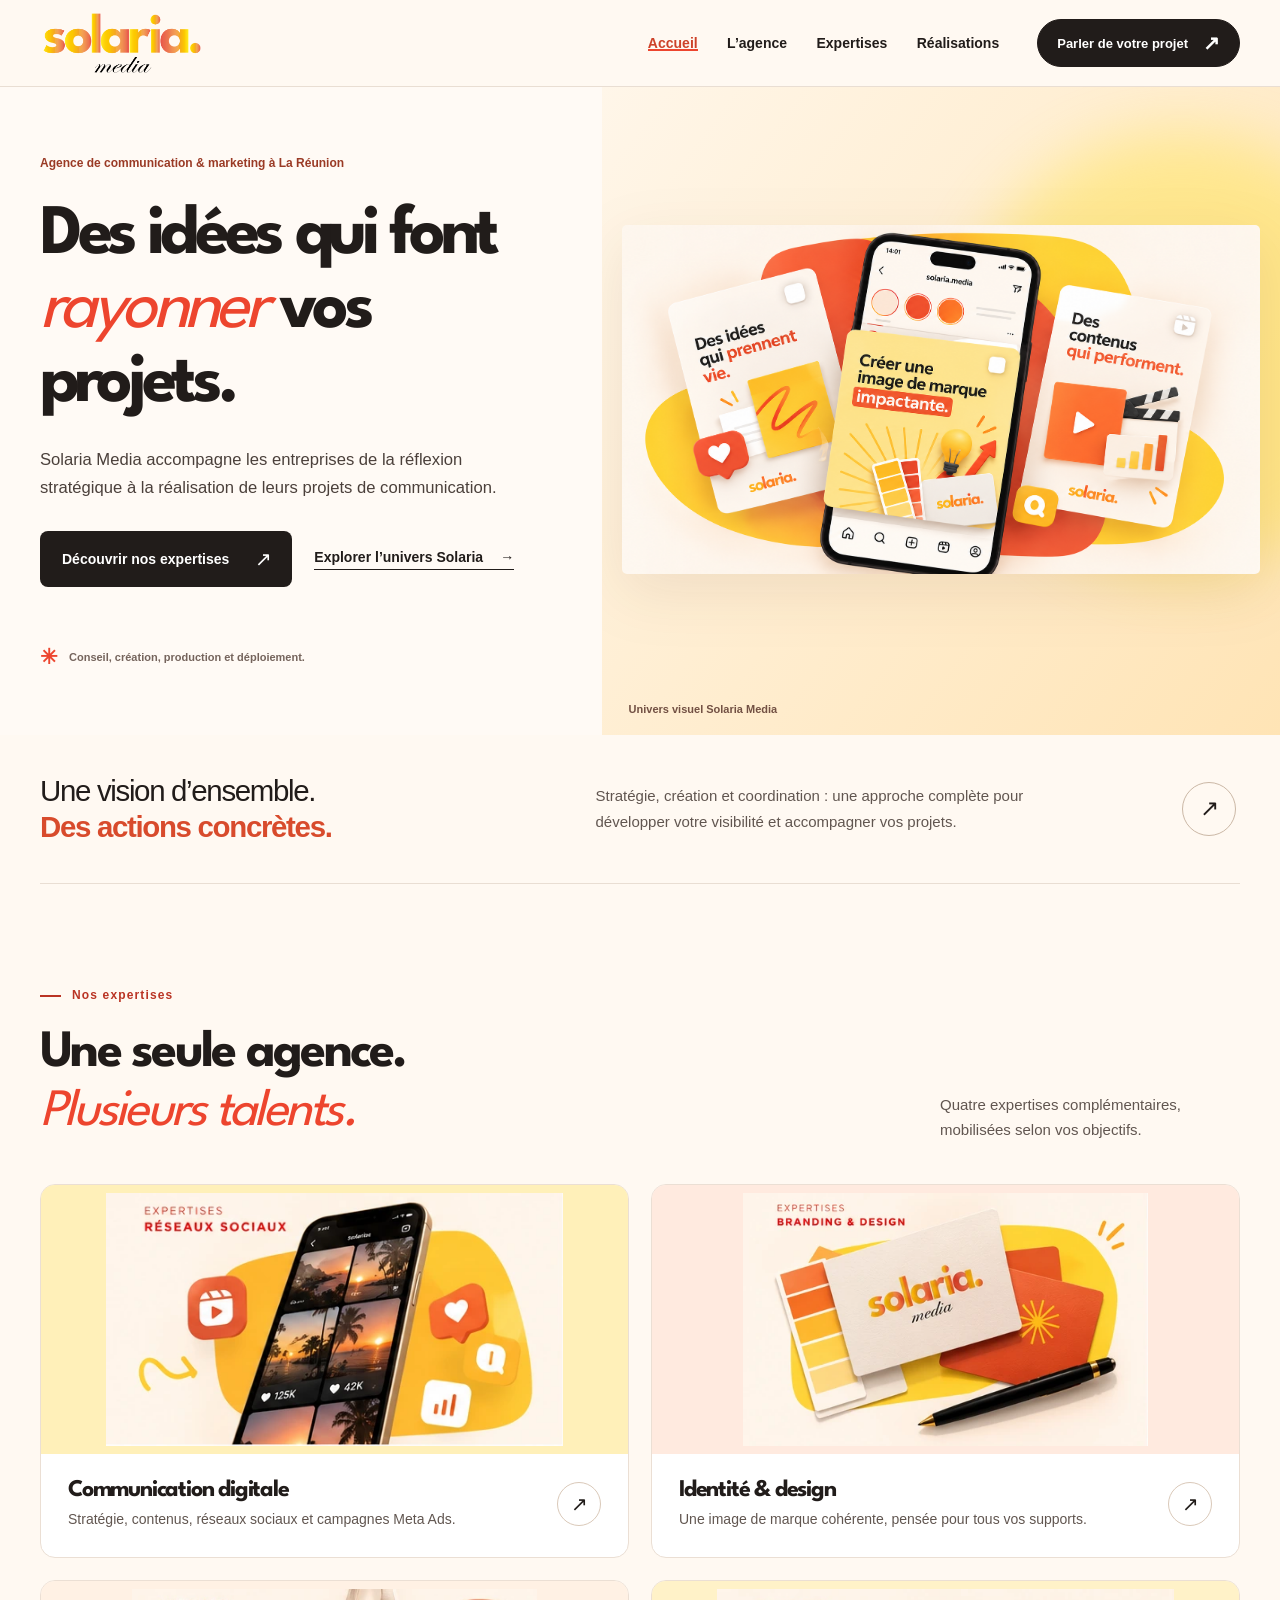
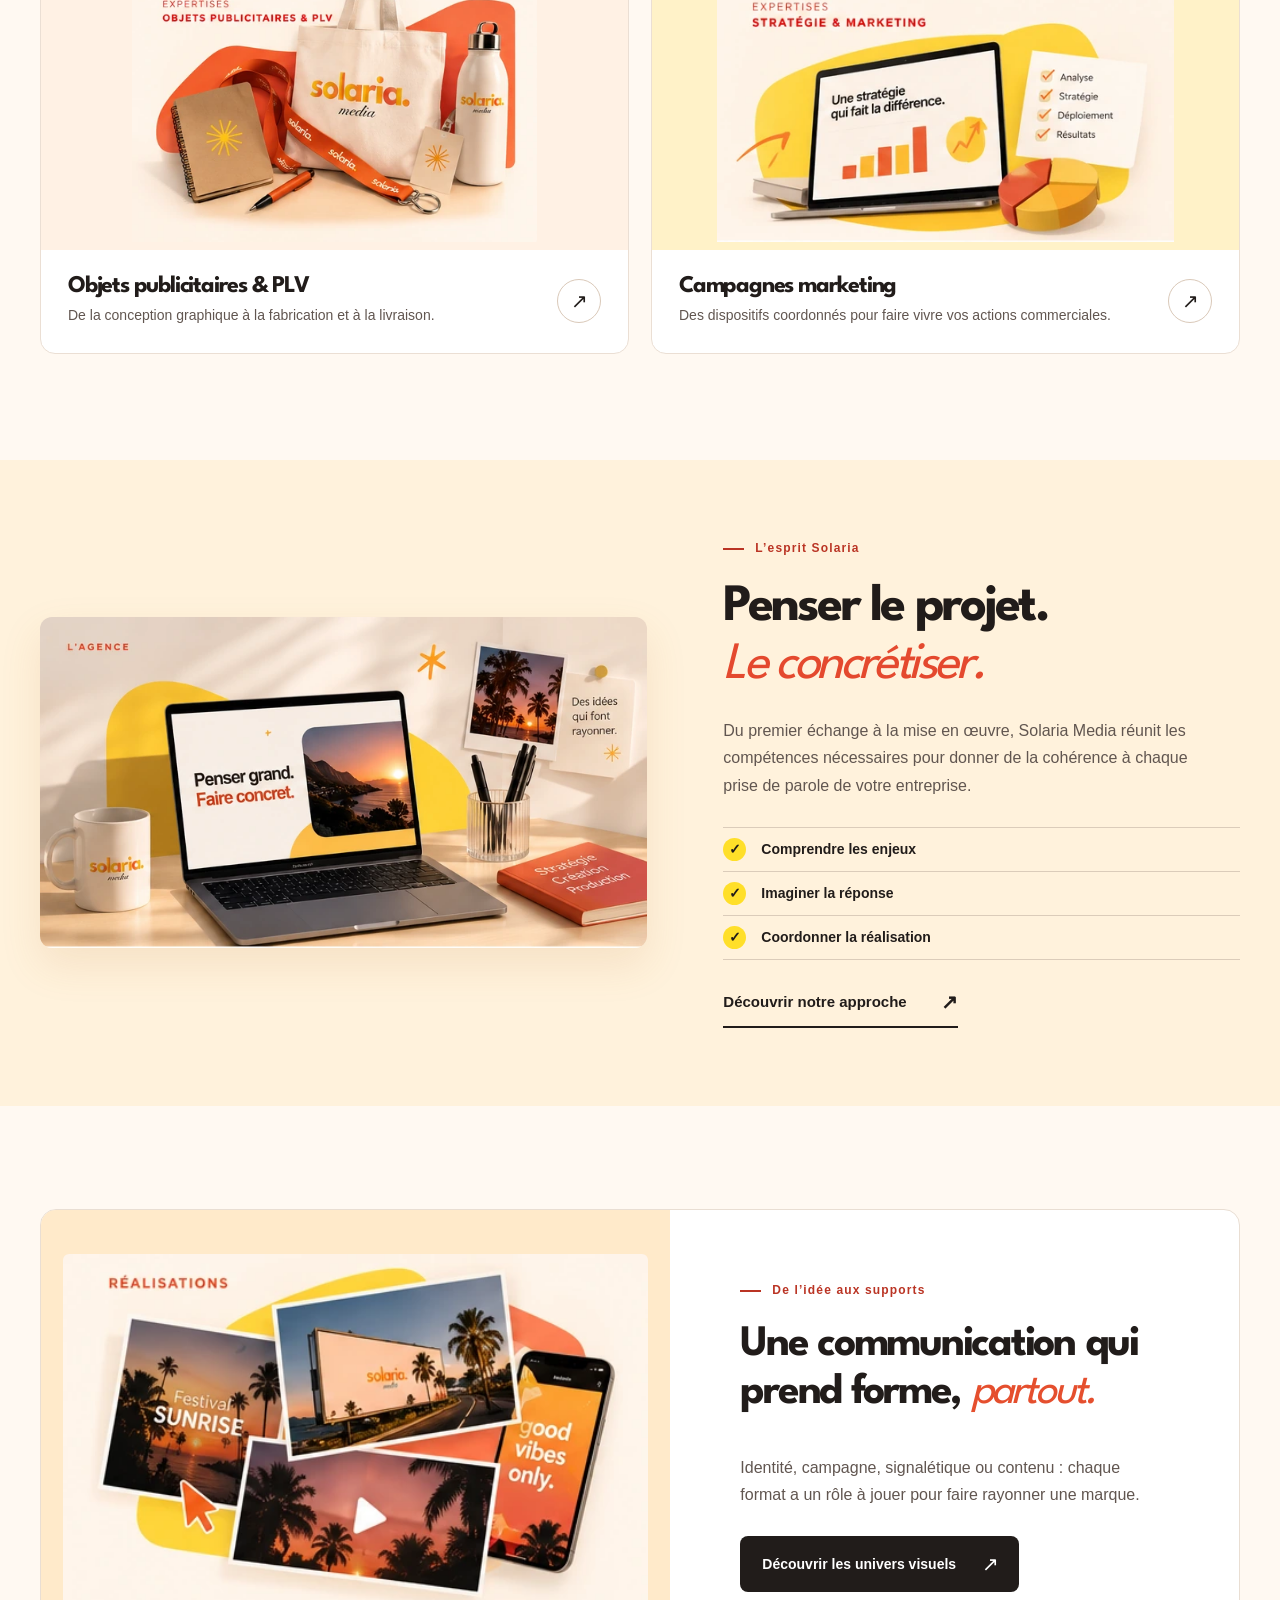
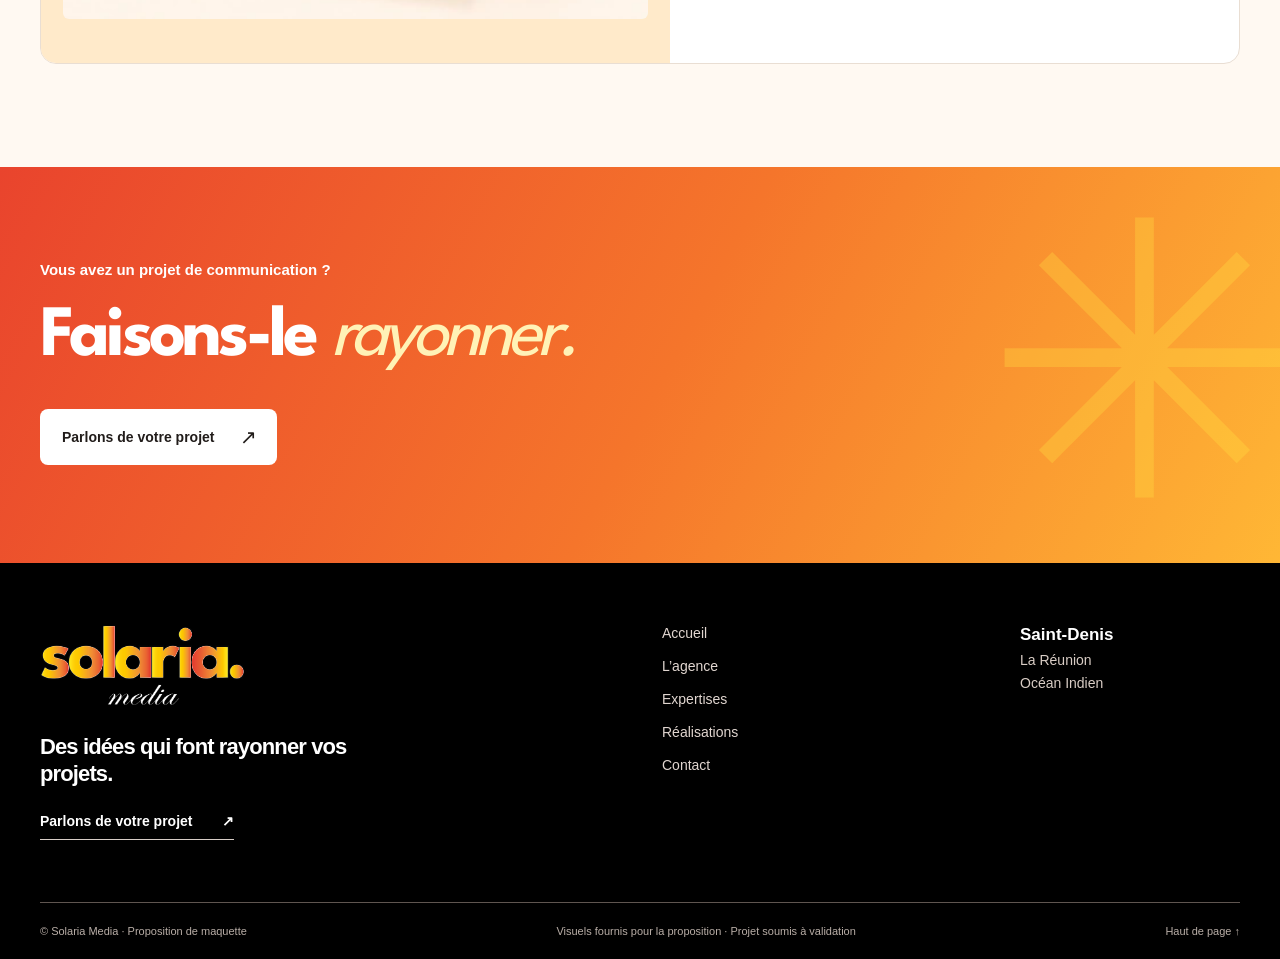
==== commit 917a932b: "v1.2" ====
--- a/index.html
+++ b/index.html
@@ -936,7 +936,7 @@
             ><img
               alt="Solaria Media"
               height="82"
-              src="assets/images/logo-solaria.png"
+              src="assets/images/logo-solaria-footer.svg"
               width="200"
           /></a>
           <p>Des idées qui font rayonner vos projets.</p>
--- a/assets/css/site.css
+++ b/assets/css/site.css
@@ -1,5 +1,6 @@
-:root{--paper:#fff9f2;--white:#fffdf9;--ink:#211c1a;--muted:#615650;--sun:#ffdf29;--orange:#fc9d29;--flame:#ed452e;--outline:#e9ded3;--soft:#fff2df;--serif:Georgia,'Times New Roman',serif;--sans:Inter,'Helvetica Neue',Arial,sans-serif;--content:1340px}
-*,*::before,*::after{box-sizing:border-box}html{scroll-behavior:smooth;scroll-padding-top:95px}body{margin:0;background:var(--paper);color:var(--ink);font-family:var(--sans);-webkit-font-smoothing:antialiased;overflow-x:clip}img{max-width:100%;display:block}a{color:inherit;text-decoration:none}button,input,select,textarea{font:inherit}button{cursor:pointer}h1,h2,h3,p,figure{margin-top:0}button:focus-visible,a:focus-visible,input:focus-visible,select:focus-visible,textarea:focus-visible{outline:3px solid #194bd8;outline-offset:4px}.wrap{width:min(var(--content),calc(100% - 80px));margin-inline:auto}.skip-link{position:fixed;top:-200px;left:24px;background:var(--ink);color:white;padding:12px 18px;z-index:200}.skip-link:focus{top:10px}.section-eyebrow{font-size:12px;letter-spacing:.095em;font-weight:780;color:var(--flame);margin-bottom:20px}.section-eyebrow::before{content:'';display:inline-block;width:21px;height:2px;background:currentColor;vertical-align:middle;margin-right:11px}h1,h2,h3{letter-spacing:-.052em}h1{font-size:clamp(44px,5.55vw,85px);line-height:1.045;letter-spacing:-.075em}h2{font-size:clamp(35px,4.1vw,58px);line-height:1.12}h1 em,h2 em{font-family:var(--serif);letter-spacing:-.065em;font-weight:400}p{line-height:1.7}.button{display:inline-flex;justify-content:space-between;align-items:center;gap:26px;font-weight:750;line-height:1.2;font-size:14px;padding:17px 19px 17px 21px;min-height:55px;border:1.5px solid transparent;border-radius:8px;transition:transform .22s ease,background .22s ease,box-shadow .22s ease}.button span{font-size:20px;line-height:1;font-weight:500}.button:hover{transform:translateY(-3px);box-shadow:0 9px 20px #00000016}.button-dark{background:var(--ink);color:white}.button-dark:hover{background:#44332d}.button-light{background:white;color:var(--ink)}.button-light:hover{background:var(--sun)}.button-link{font-size:14px;font-weight:720;display:inline-flex;align-items:center;gap:17px;box-shadow:inset 0 -1px currentColor;padding-bottom:5px;transition:gap .22s}.button-link:hover{gap:27px}.text-link{font-size:15px;font-weight:760;display:inline-flex;align-items:center;gap:34px;border-bottom:2px solid currentColor;padding-bottom:12px;transition:gap .22s}.text-link:hover{gap:44px}.text-link span{font-size:20px}
+@import url('./fonts.css');
+:root{--paper:#fff9f2;--white:#fffdf9;--ink:#211c1a;--muted:#615650;--sun:#ffdf29;--orange:#fc9d29;--flame:#ed452e;--outline:#e9ded3;--soft:#fff2df;--serif:'League Spartan',Arial,sans-serif;--sans:'Poppins',Arial,sans-serif;--content:1340px}
+*,*::before,*::after{box-sizing:border-box}html{scroll-behavior:smooth;scroll-padding-top:95px}body{margin:0;background:var(--paper);color:var(--ink);font-family:var(--sans);-webkit-font-smoothing:antialiased;overflow-x:clip}img{max-width:100%;display:block}a{color:inherit;text-decoration:none}button,input,select,textarea{font:inherit}button{cursor:pointer}h1,h2,h3,p,figure{margin-top:0}button:focus-visible,a:focus-visible,input:focus-visible,select:focus-visible,textarea:focus-visible{outline:3px solid #194bd8;outline-offset:4px}.wrap{width:min(var(--content),calc(100% - 80px));margin-inline:auto}.skip-link{position:fixed;top:-200px;left:24px;background:var(--ink);color:white;padding:12px 18px;z-index:200}.skip-link:focus{top:10px}.section-eyebrow{font-size:12px;letter-spacing:.095em;font-weight:780;color:var(--flame);margin-bottom:20px}.section-eyebrow::before{content:'';display:inline-block;width:21px;height:2px;background:currentColor;vertical-align:middle;margin-right:11px}h1,h2,h3{font-family:var(--serif);letter-spacing:-.052em}h1{font-size:clamp(44px,5.55vw,85px);line-height:1.045;letter-spacing:-.075em}h2{font-size:clamp(35px,4.1vw,58px);line-height:1.12}h1 em,h2 em{font-family:var(--serif);letter-spacing:-.065em;font-weight:400}p{line-height:1.7}.button{display:inline-flex;justify-content:space-between;align-items:center;gap:26px;font-weight:750;line-height:1.2;font-size:14px;padding:17px 19px 17px 21px;min-height:55px;border:1.5px solid transparent;border-radius:8px;transition:transform .22s ease,background .22s ease,box-shadow .22s ease}.button span{font-size:20px;line-height:1;font-weight:500}.button:hover{transform:translateY(-3px);box-shadow:0 9px 20px #00000016}.button-dark{background:var(--ink);color:white}.button-dark:hover{background:#44332d}.button-light{background:white;color:var(--ink)}.button-light:hover{background:var(--sun)}.button-link{font-size:14px;font-weight:720;display:inline-flex;align-items:center;gap:17px;box-shadow:inset 0 -1px currentColor;padding-bottom:5px;transition:gap .22s}.button-link:hover{gap:27px}.text-link{font-size:15px;font-weight:760;display:inline-flex;align-items:center;gap:34px;border-bottom:2px solid currentColor;padding-bottom:12px;transition:gap .22s}.text-link:hover{gap:44px}.text-link span{font-size:20px}
 /* navigation */
 .site-header{position:sticky;top:0;background:rgba(255,249,242,.96);border-bottom:1px solid var(--outline);z-index:90;backdrop-filter:blur(18px)}.header-shell{max-width:var(--content);padding:0 40px;margin:auto;display:flex;align-items:center;gap:38px;height:86px}.brand{width:170px;flex:none;display:flex;align-items:center}.brand img{width:164px;height:auto;max-height:69px;object-fit:contain}.nav-desktop{display:flex;align-items:center;gap:clamp(20px,2.3vw,42px);margin-left:auto;height:100%}.nav-desktop a{font-size:14px;font-weight:680;white-space:nowrap;transition:color .2s}.nav-desktop a:hover,.nav-desktop a.active{color:#cd4229}.nav-desktop a.active{box-shadow:inset 0 -2px var(--flame)}.nav-action{border:1px solid var(--ink);background:var(--ink);color:#fff;border-radius:50px;display:inline-flex;align-items:center;gap:15px;font-size:13px;font-weight:770;padding:13px 19px;white-space:nowrap;transition:background .2s,transform .2s}.nav-action span{font-size:20px;line-height:1}.nav-action:hover{background:var(--flame);border-color:var(--flame);transform:translateY(-2px)}.menu-toggle{display:none;width:46px;height:46px;align-items:center;justify-content:center;flex-direction:column;gap:6px;border-radius:50%;border:1px solid #ccbeb0;background:transparent}.menu-toggle span{width:19px;height:2px;background:var(--ink)}.nav-mobile[hidden]{display:none!important}
 /* hero */
@@ -22,7 +23,7 @@
 /* contact */
 .contact-hero{display:grid;grid-template-columns:.9fr 1.1fr;gap:clamp(50px,7vw,110px);padding-top:86px;padding-bottom:100px;align-items:start}.contact-intro{position:relative}.contact-intro h1{font-size:clamp(48px,5.2vw,73px);margin-bottom:22px}.contact-intro h1 em{color:var(--flame)}.contact-intro>p:not(.section-eyebrow){font-size:17px;max-width:530px;color:var(--muted)}.contact-where{display:flex;flex-direction:column;margin-top:60px;padding-top:25px;border-top:1px solid var(--outline);gap:7px}.contact-where span{font-size:14px;color:var(--muted);max-width:320px}.contact-where strong{font-size:21px;letter-spacing:-.04em}.contact-motif{position:absolute;top:105%;left:5%;font-size:200px;color:#ffd934;font-weight:400;line-height:1;transform:rotate(15deg);pointer-events:none}.form-panel{position:relative;z-index:1;background:#fff;border:1px solid #e8d9cb;border-radius:16px;box-shadow:0 20px 50px #2b180910;padding:clamp(27px,4vw,53px)}.form-panel h2{font-size:31px;margin:0 0 7px}.form-panel>p{font-size:14px;color:var(--muted);margin-bottom:26px}.form-panel form{display:flex;flex-direction:column;gap:19px}.form-grid{display:grid;grid-template-columns:1fr 1fr;gap:16px}.field{display:flex;flex-direction:column;gap:9px;min-width:0}.field label{font-size:13px;font-weight:760}.field label span{color:#ce3c2c}.field input,.field textarea,.field select{border:1px solid #d9c9ba;background:#fffaf6;border-radius:8px;width:100%;padding:14px;min-height:49px;font-size:14px;color:var(--ink)}.field textarea{resize:vertical;min-height:132px}.field input:focus,.field textarea:focus,.field select:focus{border-color:var(--flame);box-shadow:0 0 0 3px #ed452e22;outline:0}.field ::placeholder{color:#9a8980}.demo-disclaimer{font-size:12px;line-height:1.55;color:#6d5f55;background:#fff4dd;padding:11px 13px;margin:0;border-left:3px solid #e7af38}.submit-button{width:100%;text-align:left}.form-feedback{padding:15px;border-radius:8px;background:#fff4d1;color:#493522;font-size:13px;line-height:1.55;margin:0}.contact-bottom{background:#ffe3b2;padding:46px 0}.contact-bottom-inner{display:flex;align-items:center;gap:27px}.contact-bottom-inner p{margin:0 auto 0 0;max-width:430px;font-size:15px;font-weight:600}.contact-bottom-inner a{white-space:nowrap;font-size:14px;font-weight:740;border-bottom:1px solid currentColor;padding-bottom:5px}
 /* footer */
-.site-footer{background:#26201e;color:#fff;padding-top:62px}.footer-main{display:grid;grid-template-columns:1.3fr .7fr .5fr;gap:50px;padding-bottom:62px}.footer-lead img{width:205px;height:auto;background:#fffaf5;padding:10px 15px;border-radius:8px}.footer-lead p{font-size:22px;line-height:1.25;max-width:350px;font-weight:670;letter-spacing:-.04em;margin:24px 0}.footer-email{display:inline-flex;gap:30px;border-bottom:1px solid #d6ccc6;padding-bottom:10px;font-size:14px;font-weight:690}.footer-nav{display:grid;align-content:start;justify-content:start;gap:17px}.footer-nav a{font-size:14px;color:#e1d6d0}.footer-nav a:hover,.footer-email:hover{color:var(--sun)}.footer-location{display:flex;flex-direction:column;gap:7px;font-size:14px;color:#d9cdc5}.footer-location strong{color:white;font-size:17px}.footer-bottom{padding:22px 0;border-top:1px solid #5f5550;display:flex;justify-content:space-between;gap:16px;font-size:11px;color:#b9aea7}.footer-bottom a:hover{color:white}
+.site-footer{background:#000;color:#fff;padding-top:62px}.footer-main{display:grid;grid-template-columns:1.3fr .7fr .5fr;gap:50px;padding-bottom:62px}.footer-lead img{width:205px;height:auto;}.footer-lead p{font-size:22px;line-height:1.25;max-width:350px;font-weight:670;letter-spacing:-.04em;margin:24px 0}.footer-email{display:inline-flex;gap:30px;border-bottom:1px solid #d6ccc6;padding-bottom:10px;font-size:14px;font-weight:690}.footer-nav{display:grid;align-content:start;justify-content:start;gap:17px}.footer-nav a{font-size:14px;color:#e1d6d0}.footer-nav a:hover,.footer-email:hover{color:var(--sun)}.footer-location{display:flex;flex-direction:column;gap:7px;font-size:14px;color:#d9cdc5}.footer-location strong{color:white;font-size:17px}.footer-bottom{padding:22px 0;border-top:1px solid #5f5550;display:flex;justify-content:space-between;gap:16px;font-size:11px;color:#b9aea7}.footer-bottom a:hover{color:white}
 /* reveal motion progressive enhancement */
 .js-anim .reveal-on-view{opacity:0;transform:translateY(22px);transition:opacity .65s ease,transform .65s cubic-bezier(.2,.7,.2,1)}.js-anim .reveal-on-view.is-visible{opacity:1;transform:none}
 @keyframes spin-sun{to{transform:rotate(360deg)}}
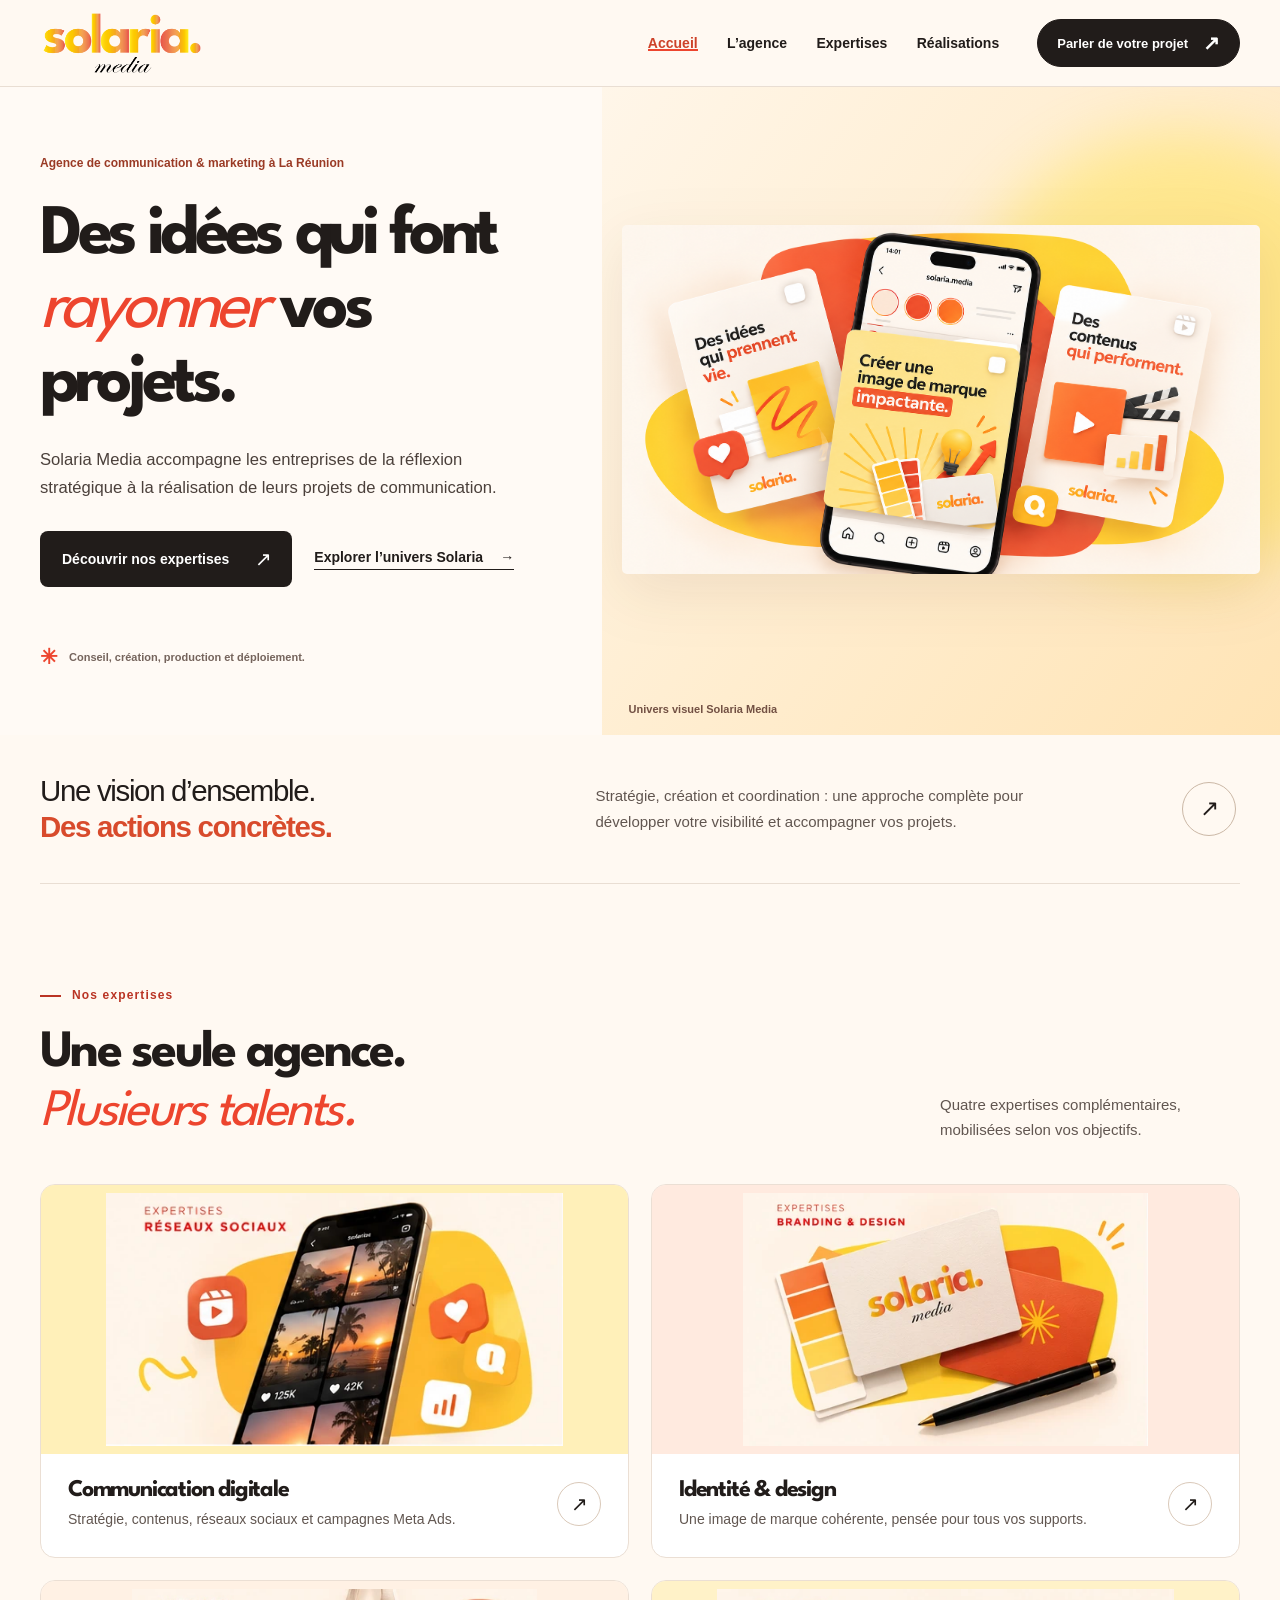
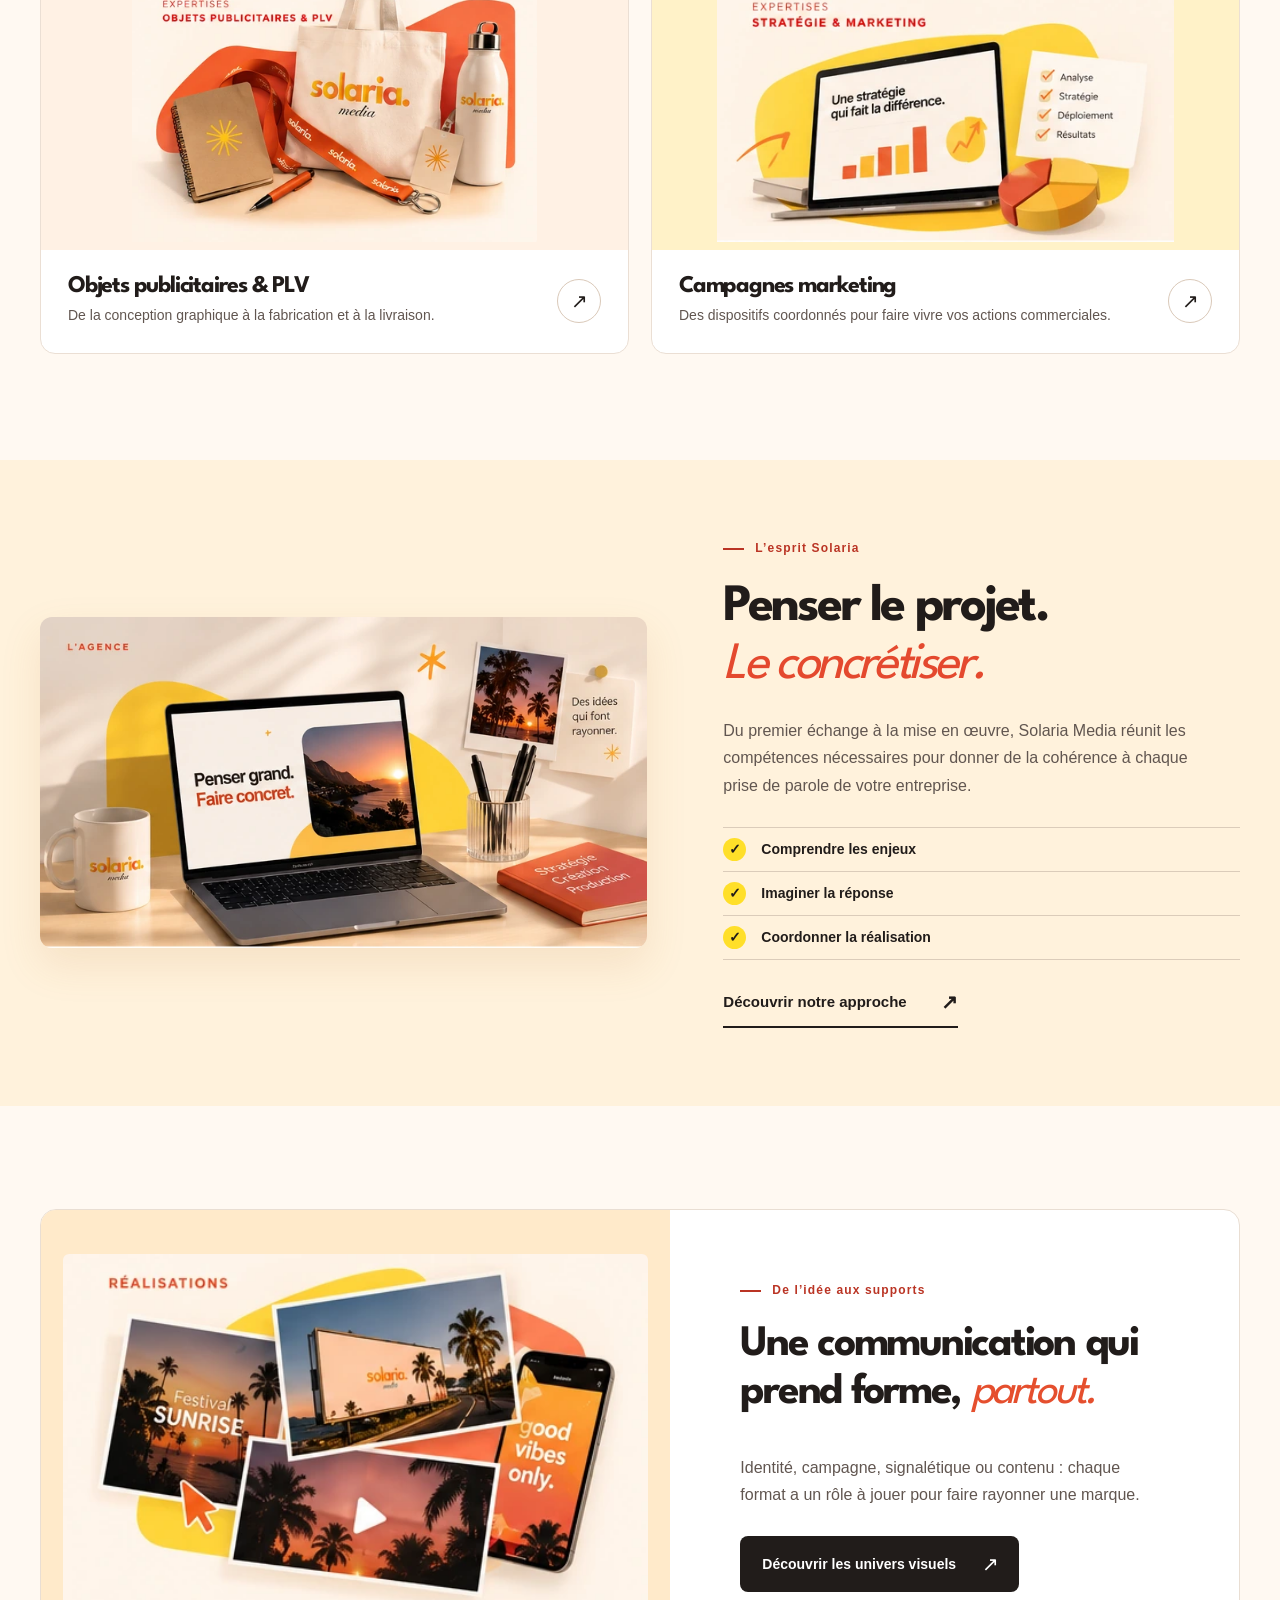
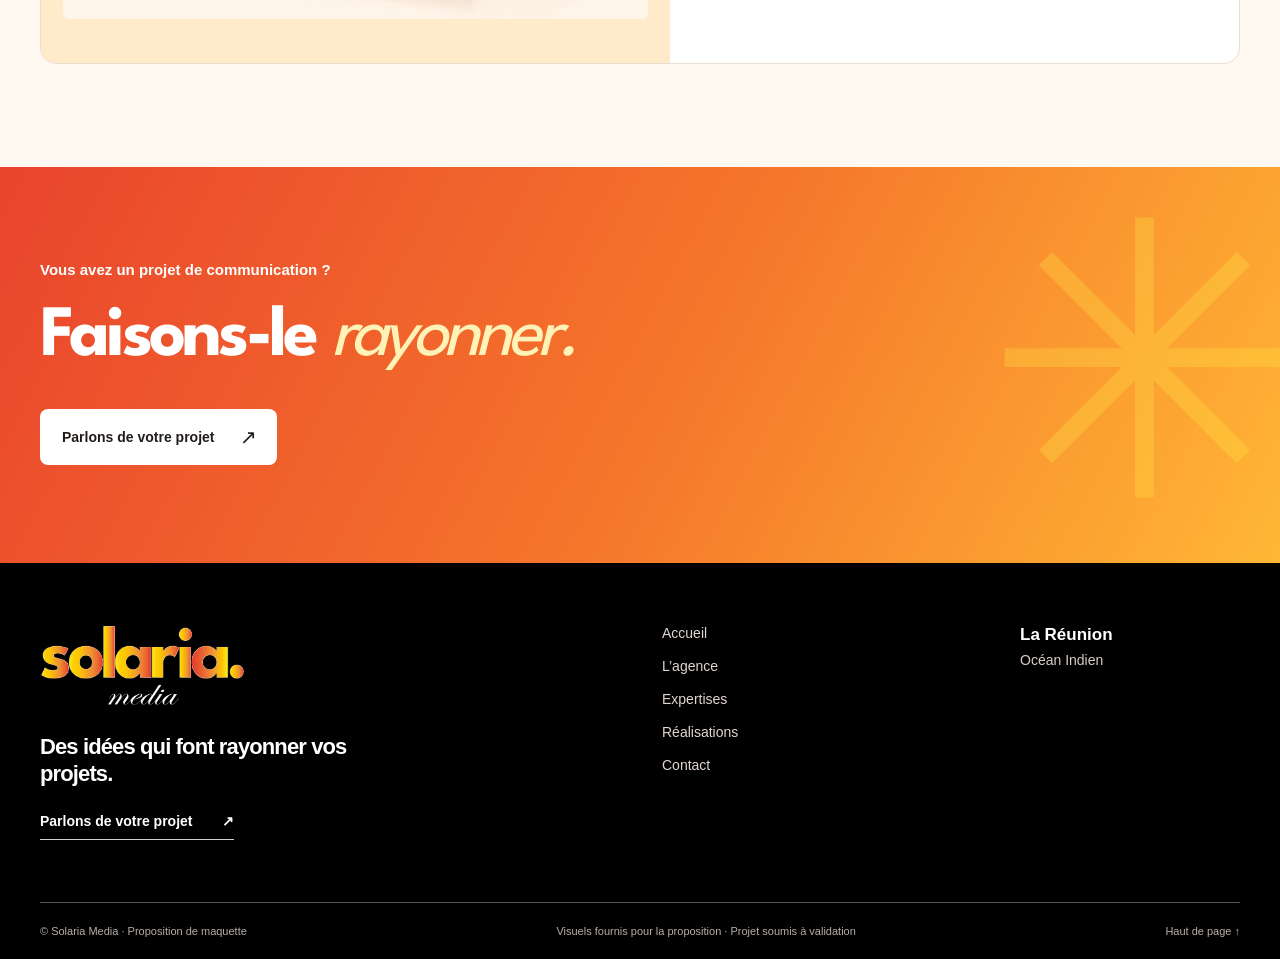
==== commit 1a308460: "v1.4" ====
--- a/index.html
+++ b/index.html
@@ -5,7 +5,7 @@
     <meta content="width=device-width,initial-scale=1" name="viewport" />
     <meta content="#fff9f2" name="theme-color" />
     <meta
-      content="Solaria Media, agence de communication à Saint-Denis : conseil, création, branding, digital, objets publicitaires et campagnes marketing."
+      content="Solaria Media, agence de communication à La Réunion : conseil, création, branding, digital, objets publicitaires et campagnes marketing."
       name="description"
     />
     <meta content="website" property="og:type" />
@@ -14,7 +14,7 @@
       property="og:title"
     />
     <meta
-      content="Solaria Media, agence de communication à Saint-Denis : conseil, création, branding, digital, objets publicitaires et campagnes marketing."
+      content="Solaria Media, agence de communication à La Réunion : conseil, création, branding, digital, objets publicitaires et campagnes marketing."
       property="og:description"
     />
     <title>
@@ -291,7 +291,7 @@
             <h1>Une vision claire.<br /><em>Des projets concrets.</em></h1>
             <p>
               Solaria Media est une agence de communication et de marketing
-              basée à Saint-Denis, La Réunion. Nous accompagnons les
+              basée sur l’île de La Réunion. Nous accompagnons les
               professionnels dans la conception, la coordination et le
               déploiement de leurs projets.
             </p>
@@ -330,48 +330,7 @@
             </p>
           </div>
         </section>
-        <section class="process-section" id="notre-approche">
-          <div class="wrap">
-            <div class="process-heading">
-              <p class="section-eyebrow">Notre façon de travailler</p>
-              <h2>Chaque projet suit<br /><em>un fil conducteur.</em></h2>
-            </div>
-            <div class="process-grid">
-              <article>
-                <div class="process-symbol">◎</div>
-                <h3>Comprendre</h3>
-                <p>
-                  Prendre le temps d’identifier vos besoins, votre marché et les
-                  objectifs de votre communication.
-                </p>
-              </article>
-              <article>
-                <div class="process-symbol">✳</div>
-                <h3>Concevoir</h3>
-                <p>
-                  Définir une réponse créative et des supports en accord avec
-                  votre identité.
-                </p>
-              </article>
-              <article>
-                <div class="process-symbol">↗</div>
-                <h3>Réaliser</h3>
-                <p>
-                  Piloter la production, les partenaires et le déploiement des
-                  actions.
-                </p>
-              </article>
-              <article>
-                <div class="process-symbol">◉</div>
-                <h3>Accompagner</h3>
-                <p>
-                  Rester disponible pour suivre, ajuster et faire évoluer le
-                  projet.
-                </p>
-              </article>
-            </div>
-          </div>
-        </section>
+        <section class="process-section process-method" id="notre-approche"><div class="wrap"><div class="process-heading"><h2>La méthode Solaria</h2><p>Une façon de travailler qui simplifie la communication et donne de la cohérence à chaque action.</p></div><div class="process-grid"><article><div class="process-symbol" aria-hidden="true">✳</div><h3>Comprendre</h3><p>Identifier les enjeux de votre activité, avant de définir les solutions.</p></article><article><div class="process-symbol" aria-hidden="true">◎</div><h3>Imaginer</h3><p>Créer des concepts et des supports qui correspondent à votre marque.</p></article><article><div class="process-symbol" aria-hidden="true">↗</div><h3>Déployer</h3><p>Coordonner la production et la mise en œuvre des actions retenues.</p></article><article><div class="process-symbol" aria-hidden="true">∞</div><h3>Accompagner</h3><p>Construire une relation suivie, avec réactivité et transparence.</p></article></div></div></section>
         <section class="audience-section wrap">
           <div>
             <p class="section-eyebrow">À qui s’adresse Solaria ?</p>
@@ -396,8 +355,7 @@
               </h2>
             </div>
             <p>
-              Basée à Saint-Denis, l’agence intervient à La Réunion, dans
-              l’Océan Indien et envisage des projets en France métropolitaine.
+              Basée sur l’île de La Réunion, l’agence intervient à La Réunion et dans l’Océan Indien.
             </p>
           </div>
         </section>
@@ -824,10 +782,9 @@
               identité ou préparer une campagne ? Présentez-nous votre projet.
             </p>
             <div class="contact-where">
-              <span>Basée à</span><strong>Saint-Denis, La Réunion</strong
+              <span>Basée à</span><strong>La Réunion</strong
               ><span
-                >Interventions : La Réunion et Océan Indien ; France
-                métropolitaine à étudier.</span
+                >Interventions : La Réunion et Océan Indien.</span
               >
             </div>
             <div aria-hidden="true" class="contact-motif">✳</div>
@@ -951,8 +908,7 @@
           ><a href="contact.html">Contact</a>
         </nav>
         <div class="footer-location">
-          <strong>Saint-Denis</strong><span>La Réunion</span
-          ><span>Océan Indien</span>
+          <strong>La Réunion</strong><span>Océan Indien</span>
         </div>
       </div>
       <div class="footer-bottom wrap">
@@ -963,7 +919,7 @@
         ><a href="#haut">Haut de page ↑</a>
       </div>
     </footer>
-    <script src="assets/js/site-original.js"></script>
+    <script src="assets/js/realisations-gallery.js"></script><script src="assets/js/site-original.js"></script>
     <script src="assets/js/navigation.js"></script>
     <script src="assets/js/animations.js"></script>
   </body>
--- a/assets/css/site.css
+++ b/assets/css/site.css
@@ -35,4 +35,16 @@
 /* Accent colors used as small text meet readable contrast on the light background. */
 .section-eyebrow,.expert-kind{color:#ba3424}
 
-[data-view][hidden]{display:none!important}+[data-view][hidden]{display:none!important}
+/* Section méthode de la page Agence. */
+.process-method{background:#f2e9e1;color:var(--ink)}
+.process-method .process-heading{display:flex;justify-content:space-between;align-items:center;gap:40px}
+.process-method .process-heading h2{margin:0}
+.process-method .process-heading>p{max-width:410px;margin:0;color:var(--muted);font-size:16px}
+.process-method .process-grid article{border-top:3px solid var(--flame)}
+.process-method .process-symbol{color:var(--flame)}
+.process-method .process-grid p{color:var(--muted)}
+@media(max-width:740px){.process-method .process-heading{flex-direction:column;align-items:flex-start;gap:20px}.process-method .process-heading>p{font-size:14px}}
+
+.gallery-controls:not([hidden]){display:flex;align-items:center;justify-content:center;flex-wrap:wrap;gap:12px;margin-top:18px}
+.gallery-controls button{border:1px solid #6e625c;border-radius:6px;padding:10px 15px;background:var(--ink);color:white}
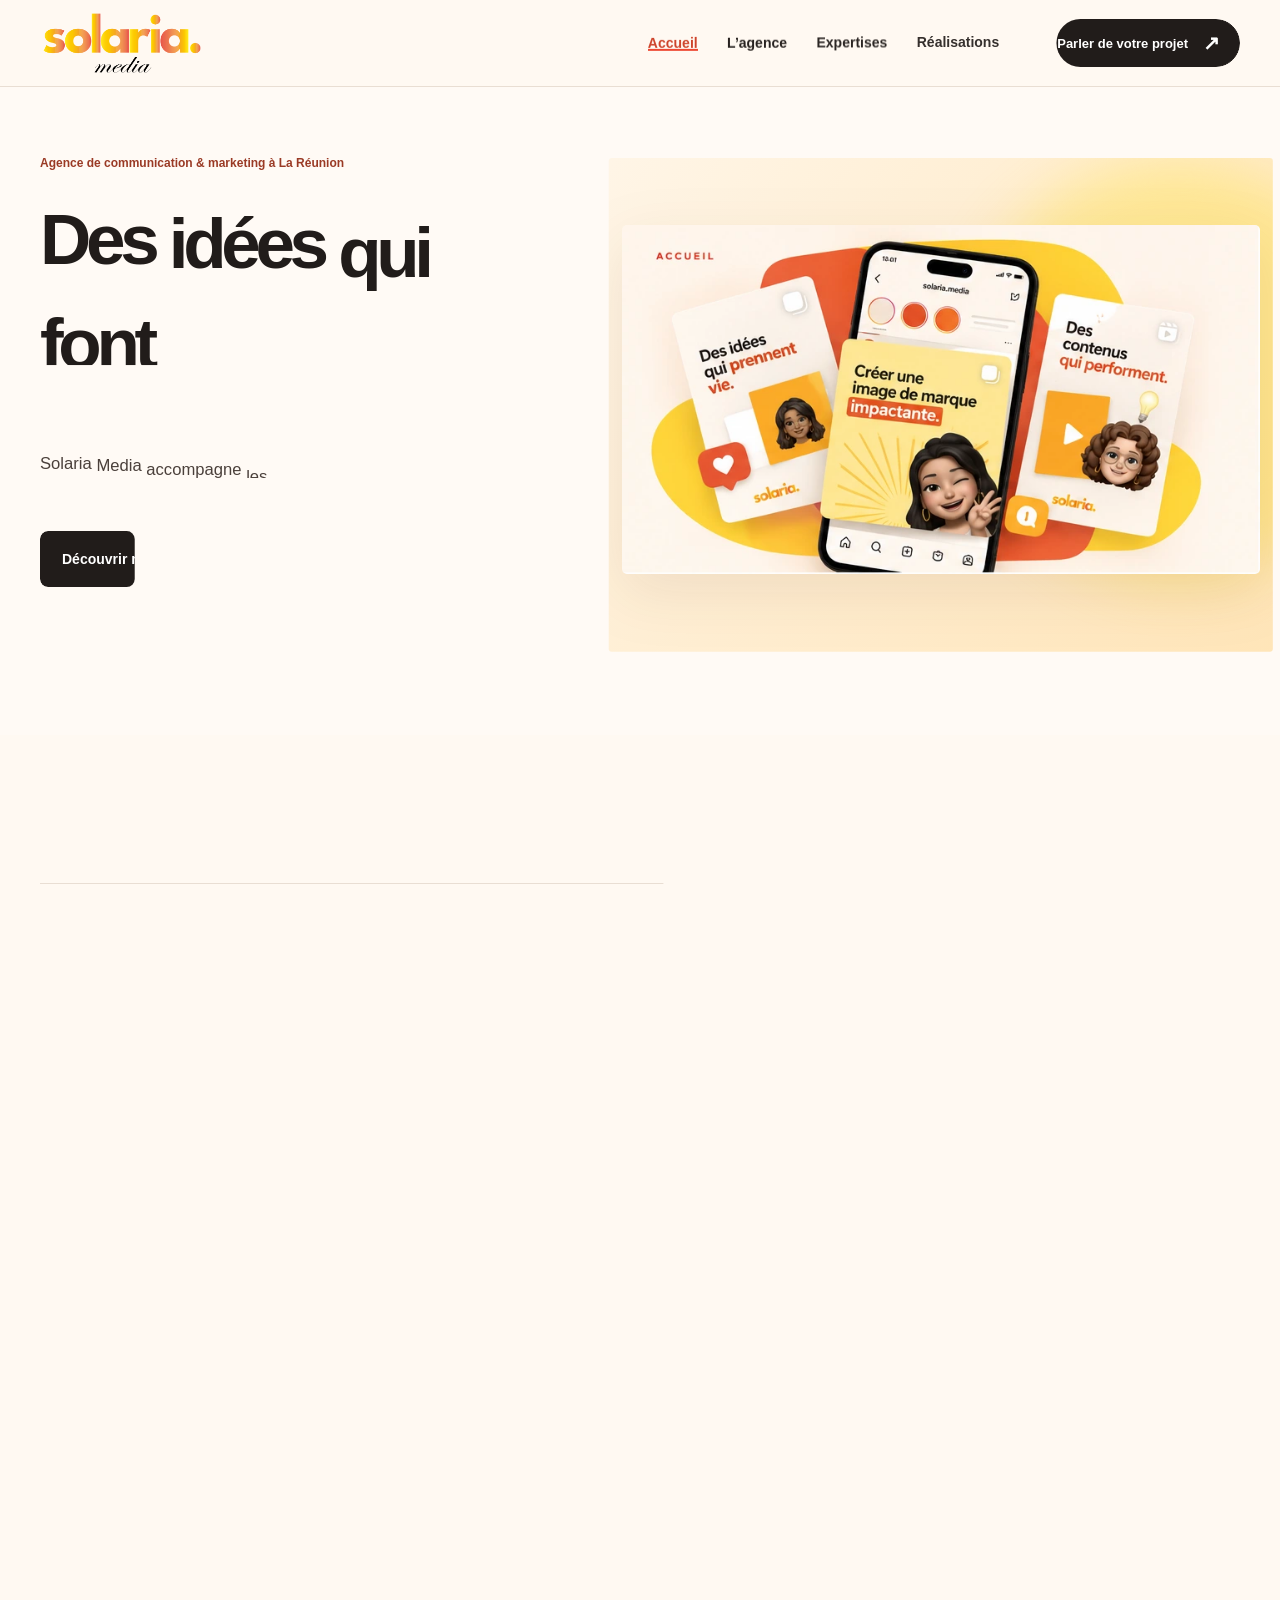
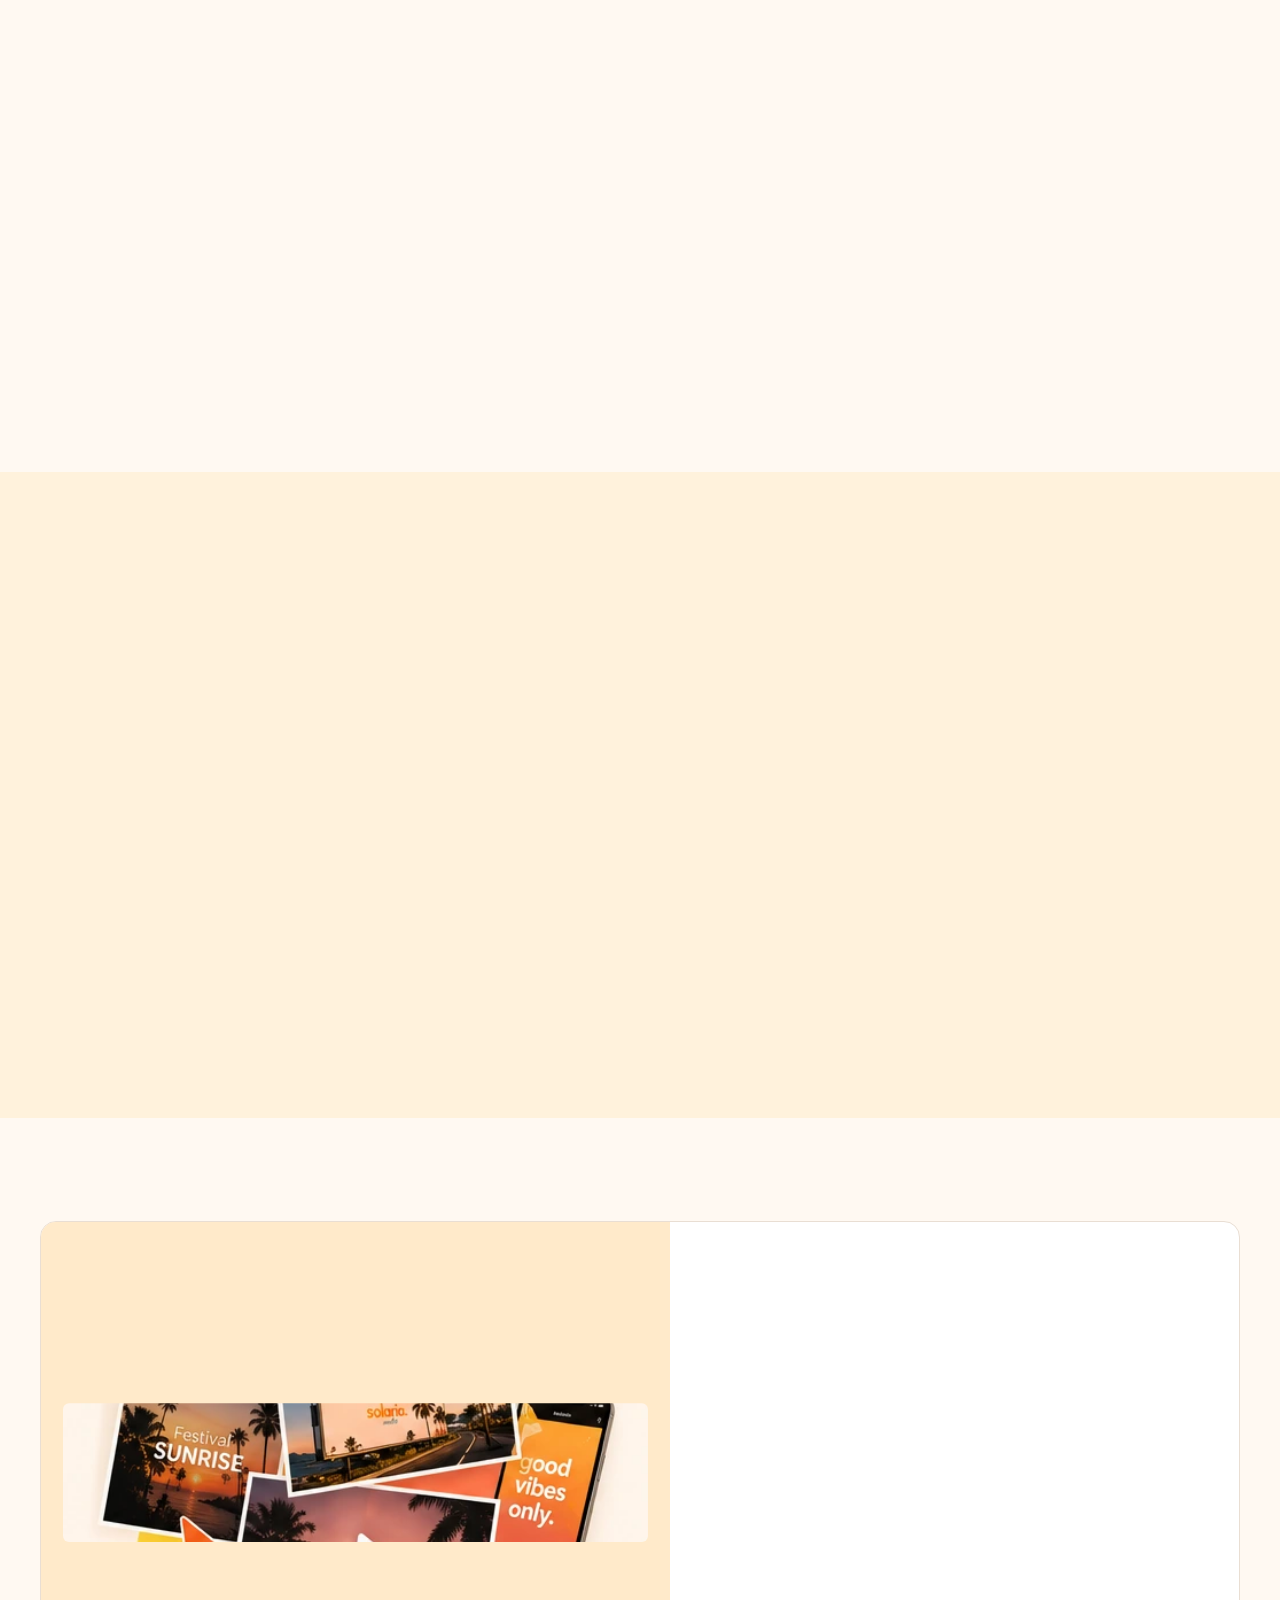
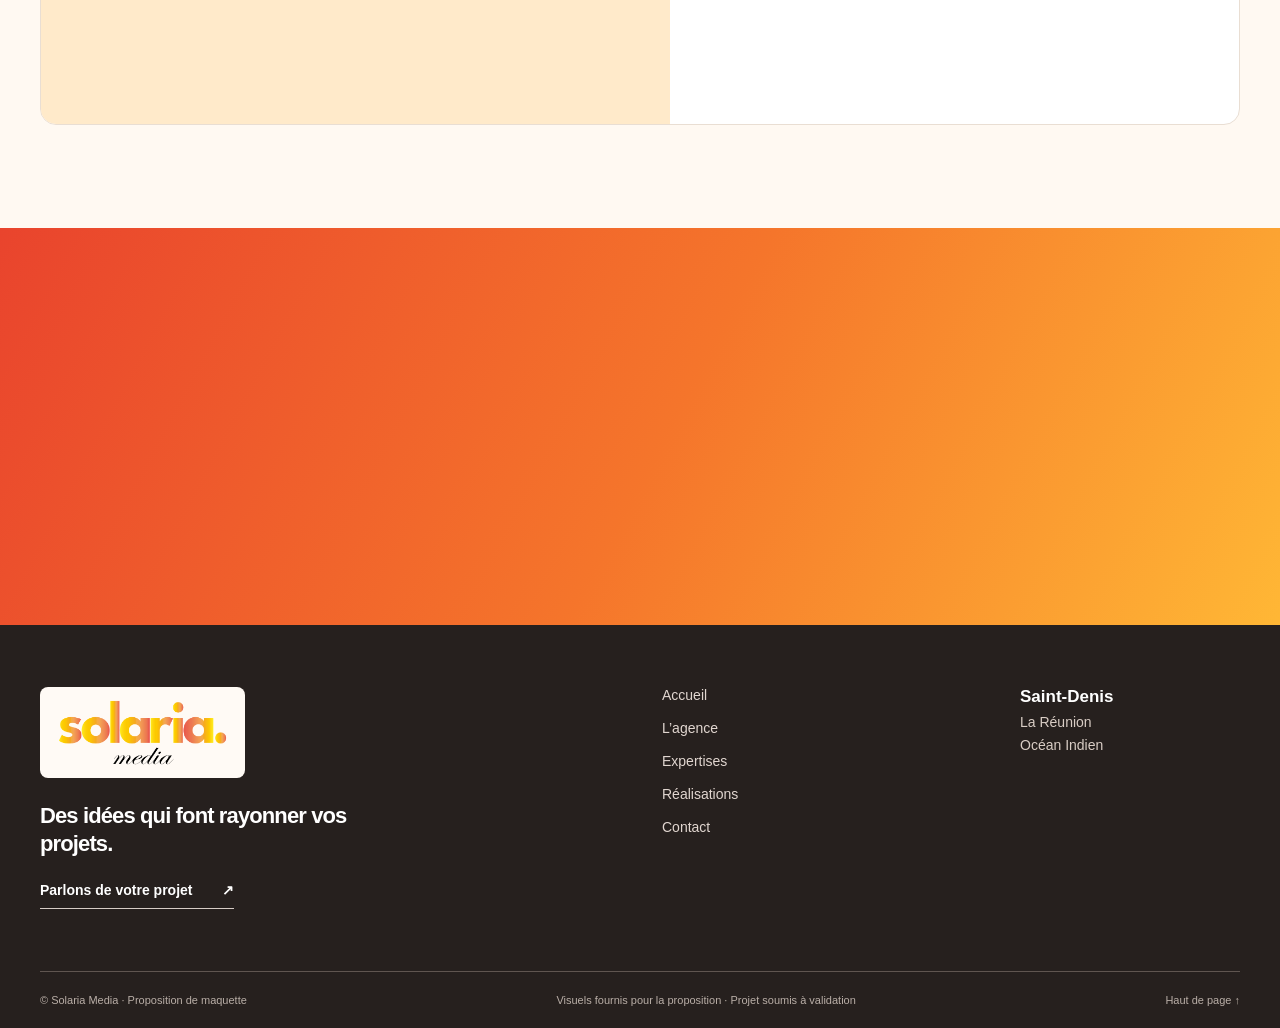
==== commit e1b96356: "solaria" ====
--- a/index.html
+++ b/index.html
@@ -1,926 +1,28 @@
-<!doctype html>
-<html lang="fr">
-  <head>
-    <meta charset="utf-8" />
-    <meta content="width=device-width,initial-scale=1" name="viewport" />
-    <meta content="#fff9f2" name="theme-color" />
-    <meta
-      content="Solaria Media, agence de communication à La Réunion : conseil, création, branding, digital, objets publicitaires et campagnes marketing."
-      name="description"
-    />
-    <meta content="website" property="og:type" />
-    <meta
-      content="Solaria Media | Agence de communication &amp; marketing à La Réunion"
-      property="og:title"
-    />
-    <meta
-      content="Solaria Media, agence de communication à La Réunion : conseil, création, branding, digital, objets publicitaires et campagnes marketing."
-      property="og:description"
-    />
-    <title>
-      Solaria Media | Agence de communication &amp; marketing à La Réunion
-    </title>
-    <link
-      href="assets/images/favicon-solaria.png"
-      rel="icon"
-      type="image/png"
-    />
-    <link rel="stylesheet" href="assets/css/site.css" />
-    <link rel="stylesheet" href="assets/css/animations.css" />
-  </head>
-  <body>
-    <a class="skip-link" href="#contenu">Aller au contenu</a>
-    <header class="site-header" id="haut">
-      <div class="header-shell">
-        <a
-          aria-label="Solaria Media, retour à l’accueil"
-          class="brand"
-          href="index.html"
-          ><img
-            alt="Solaria Media"
-            height="67"
-            src="assets/images/logo-solaria.png"
-            width="166"
-        /></a>
-        <nav aria-label="Navigation principale" class="nav-desktop">
-          <a aria-current="page" class="active" href="index.html">Accueil</a
-          ><a href="agence.html">L’agence</a
-          ><a href="expertises.html">Expertises</a
-          ><a href="realisations.html">Réalisations</a>
-        </nav>
-        <a class="nav-action" href="contact.html"
-          >Parler de votre projet <span aria-hidden="true">↗</span></a
-        ><button
-          aria-controls="nav-mobile"
-          aria-expanded="false"
-          aria-label="Ouvrir le menu"
-          class="menu-toggle"
-          type="button"
-        >
-          <span></span><span></span>
-        </button>
-      </div>
-      <nav
-        aria-label="Navigation mobile"
-        class="nav-mobile"
-        hidden=""
-        id="nav-mobile"
-      >
-        <a aria-current="page" class="active" href="index.html">Accueil</a
-        ><a href="agence.html">L’agence</a
-        ><a href="expertises.html">Expertises</a
-        ><a href="realisations.html">Réalisations</a
-        ><a href="contact.html">Contact</a>
-      </nav>
-    </header>
-    <main id="contenu">
-      <div data-view="index">
-        <section class="home-hero">
-          <div class="home-hero-copy">
-            <div class="hero-location">
-              Agence de communication &amp; marketing à La Réunion
-            </div>
-            <h1>Des idées qui font <em>rayonner</em> vos projets.</h1>
-            <p>
-              Solaria Media accompagne les entreprises de la réflexion
-              stratégique à la réalisation de leurs projets de communication.
-            </p>
-            <div class="actions">
-              <a class="button button-dark" href="expertises.html"
-                >Découvrir nos expertises <span aria-hidden="true">↗</span></a
-              ><a class="button-link" href="realisations.html"
-                >Explorer l’univers Solaria <span aria-hidden="true">→</span></a
-              >
-            </div>
-            <div class="hero-corner">
-              <span aria-hidden="true" class="pulse-sun">✳</span> Conseil,
-              création, production et déploiement.
-            </div>
-          </div>
-          <div class="home-hero-art">
-            <img
-              alt="Composition visuelle fournie pour Solaria Media : publications, identité graphique et supports digitaux"
-              class="hero-artwork"
-              decoding="async"
-              fetchpriority="high"
-              src="assets/images/accueil-composition.webp"
-            /><span class="art-label">Univers visuel Solaria Media</span>
-          </div>
-        </section>
-        <section
-          aria-label="Positionnement de Solaria Media"
-          class="intro-strip wrap"
-        >
-          <p>
-            Une vision d’ensemble.<br /><strong>Des actions concrètes.</strong>
-          </p>
-          <div>
-            Stratégie, création et coordination : une approche complète pour
-            développer votre visibilité et accompagner vos projets.
-          </div>
-          <a
-            aria-label="Découvrir l’agence"
-            class="circle-next"
-            href="agence.html"
-            >↗</a
-          >
-        </section>
-        <section class="section-services" id="savoir-faire">
-          <div class="wrap section-topline">
-            <div>
-              <p class="section-eyebrow">Nos expertises</p>
-              <h2>Une seule agence.<br /><span>Plusieurs talents.</span></h2>
-            </div>
-            <p>
-              Quatre expertises complémentaires, mobilisées selon vos objectifs.
-            </p>
-          </div>
-          <div class="services-showcase wrap">
-            <a class="service-tile" href="expertises.html"
-              ><div class="service-art sunny">
-                <img
-                  alt="Visuel fourni illustrant la communication sur les réseaux sociaux"
-                  class=""
-                  decoding="async"
-                  loading="lazy"
-                  src="assets/images/expertise-digital.webp"
-                />
-              </div>
-              <div class="tile-info">
-                <div>
-                  <h3>Communication digitale</h3>
-                  <p>
-                    Stratégie, contenus, réseaux sociaux et campagnes Meta Ads.
-                  </p>
-                </div>
-                <span aria-hidden="true" class="tile-arrow">↗</span>
-              </div></a
-            >
-            <a class="service-tile" href="expertises.html"
-              ><div class="service-art peach">
-                <img
-                  alt="Visuel fourni illustrant le branding et les supports d’identité visuelle"
-                  class=""
-                  decoding="async"
-                  loading="lazy"
-                  src="assets/images/expertise-branding.webp"
-                />
-              </div>
-              <div class="tile-info">
-                <div>
-                  <h3>Identité &amp; design</h3>
-                  <p>
-                    Une image de marque cohérente, pensée pour tous vos
-                    supports.
-                  </p>
-                </div>
-                <span aria-hidden="true" class="tile-arrow">↗</span>
-              </div></a
-            >
-            <a class="service-tile" href="expertises.html"
-              ><div class="service-art sand">
-                <img
-                  alt="Visuel fourni de sacs, gourdes et objets publicitaires aux couleurs de Solaria"
-                  class=""
-                  decoding="async"
-                  loading="lazy"
-                  src="assets/images/expertise-objets-plv.webp"
-                />
-              </div>
-              <div class="tile-info">
-                <div>
-                  <h3>Objets publicitaires &amp; PLV</h3>
-                  <p>
-                    De la conception graphique à la fabrication et à la
-                    livraison.
-                  </p>
-                </div>
-                <span aria-hidden="true" class="tile-arrow">↗</span>
-              </div></a
-            >
-            <a class="service-tile" href="expertises.html"
-              ><div class="service-art butter">
-                <img
-                  alt="Visuel fourni illustrant la stratégie et les opérations marketing"
-                  class=""
-                  decoding="async"
-                  loading="lazy"
-                  src="assets/images/expertise-campagnes.webp"
-                />
-              </div>
-              <div class="tile-info">
-                <div>
-                  <h3>Campagnes marketing</h3>
-                  <p>
-                    Des dispositifs coordonnés pour faire vivre vos actions
-                    commerciales.
-                  </p>
-                </div>
-                <span aria-hidden="true" class="tile-arrow">↗</span>
-              </div></a
-            >
-          </div>
-        </section>
-        <section class="agency-highlight">
-          <div class="wrap agency-highlight-grid">
-            <div class="agency-highlight-visual">
-              <img
-                alt="Visuel de présentation de l’agence Solaria Media avec ordinateur et supports de communication"
-                class=""
-                decoding="async"
-                loading="lazy"
-                src="assets/images/agence-univers.webp"
-              />
-            </div>
-            <div class="agency-highlight-copy">
-              <p class="section-eyebrow">L’esprit Solaria</p>
-              <h2>Penser le projet.<br /><em>Le concrétiser.</em></h2>
-              <p>
-                Du premier échange à la mise en œuvre, Solaria Media réunit les
-                compétences nécessaires pour donner de la cohérence à chaque
-                prise de parole de votre entreprise.
-              </p>
-              <div class="agency-steps">
-                <span>Comprendre les enjeux</span
-                ><span>Imaginer la réponse</span
-                ><span>Coordonner la réalisation</span>
-              </div>
-              <a class="text-link" href="agence.html"
-                >Découvrir notre approche <span aria-hidden="true">↗</span></a
-              >
-            </div>
-          </div>
-        </section>
-        <section class="campaign-feature wrap">
-          <div class="campaign-image">
-            <img
-              alt="Visuel de présentation fourni : campagne publicitaire avec supports photo et affichage"
-              class=""
-              decoding="async"
-              loading="lazy"
-              src="assets/images/realisations-campagnes.webp"
-            />
-          </div>
-          <div class="campaign-body">
-            <p class="section-eyebrow">De l’idée aux supports</p>
-            <h2>Une communication qui prend forme, <em>partout.</em></h2>
-            <p>
-              Identité, campagne, signalétique ou contenu : chaque format a un
-              rôle à jouer pour faire rayonner une marque.
-            </p>
-            <a class="button button-dark" href="realisations.html"
-              >Découvrir les univers visuels
-              <span aria-hidden="true">↗</span></a
-            >
-          </div>
-        </section>
-        <section class="closing-cta">
-          <div class="wrap">
-            <p>Vous avez un projet de communication ?</p>
-            <h2>Faisons-le <em>rayonner.</em></h2>
-            <a class="button button-light" href="contact.html"
-              >Parlons de votre projet <span aria-hidden="true">↗</span></a
-            >
-          </div>
-        </section>
-      </div>
-      <div data-view="agence" hidden="">
-        <section class="page-hero wrap agency-hero">
-          <div class="page-hero-copy">
-            <p class="section-eyebrow">L’agence</p>
-            <h1>Une vision claire.<br /><em>Des projets concrets.</em></h1>
-            <p>
-              Solaria Media est une agence de communication et de marketing
-              basée sur l’île de La Réunion. Nous accompagnons les
-              professionnels dans la conception, la coordination et le
-              déploiement de leurs projets.
-            </p>
-            <a class="button-link" href="#notre-approche"
-              >Découvrir notre approche <span aria-hidden="true">↓</span></a
-            >
-          </div>
-          <div class="page-hero-art">
-            <img
-              alt="Visuel fourni pour la présentation de Solaria Media : bureau créatif, ordinateur et supports de communication"
-              class=""
-              decoding="async"
-              fetchpriority="high"
-              src="assets/images/agence-univers.webp"
-            />
-          </div>
-        </section>
-        <section class="agency-mission wrap">
-          <div class="mission-title">
-            <p class="section-eyebrow">Notre mission</p>
-            <h2>
-              Un partenaire de développement,
-              <em>pas seulement un prestataire.</em>
-            </h2>
-          </div>
-          <div class="mission-detail">
-            <p>
-              Nous intervenons aussi bien sur la stratégie que sur sa
-              réalisation opérationnelle. Notre rôle : relier conseil,
-              créativité, production et coordination pour apporter des réponses
-              adaptées aux enjeux de chaque entreprise.
-            </p>
-            <p>
-              Cette approche est personnalisée, pragmatique et orientée
-              résultats.
-            </p>
-          </div>
-        </section>
-        <section class="process-section process-method" id="notre-approche"><div class="wrap"><div class="process-heading"><h2>La méthode Solaria</h2><p>Une façon de travailler qui simplifie la communication et donne de la cohérence à chaque action.</p></div><div class="process-grid"><article><div class="process-symbol" aria-hidden="true">✳</div><h3>Comprendre</h3><p>Identifier les enjeux de votre activité, avant de définir les solutions.</p></article><article><div class="process-symbol" aria-hidden="true">◎</div><h3>Imaginer</h3><p>Créer des concepts et des supports qui correspondent à votre marque.</p></article><article><div class="process-symbol" aria-hidden="true">↗</div><h3>Déployer</h3><p>Coordonner la production et la mise en œuvre des actions retenues.</p></article><article><div class="process-symbol" aria-hidden="true">∞</div><h3>Accompagner</h3><p>Construire une relation suivie, avec réactivité et transparence.</p></article></div></div></section>
-        <section class="audience-section wrap">
-          <div>
-            <p class="section-eyebrow">À qui s’adresse Solaria ?</p>
-            <h2>Des besoins différents.<br /><em>La même exigence.</em></h2>
-          </div>
-          <div class="audience-grid">
-            <span>Entreprises &amp; PME</span
-            ><span>Réseaux de distribution</span
-            ><span>Marques &amp; fournisseurs</span
-            ><span>Institutions &amp; associations</span
-            ><span>Santé, pharmacies &amp; laboratoires</span>
-          </div>
-        </section>
-        <section class="agency-location">
-          <div class="wrap location-flex">
-            <div>
-              <p class="section-eyebrow">Notre ancrage</p>
-              <h2>
-                La Réunion comme point de départ.<br /><em
-                  >Une ambition ouverte.</em
-                >
-              </h2>
-            </div>
-            <p>
-              Basée sur l’île de La Réunion, l’agence intervient à La Réunion et dans l’Océan Indien.
-            </p>
-          </div>
-        </section>
-        <section class="closing-cta">
-          <div class="wrap">
-            <p>Un projet à imaginer ensemble ?</p>
-            <h2>Parlons de <em>vos idées.</em></h2>
-            <a class="button button-light" href="contact.html"
-              >Contacter l’agence <span aria-hidden="true">↗</span></a
-            >
-          </div>
-        </section>
-      </div>
-      <div data-view="expertises" hidden="">
-        <section class="expert-intro wrap">
-          <p class="section-eyebrow">Nos expertises</p>
-          <div class="expert-intro-grid">
-            <h1>De la stratégie<br /><em>à la création.</em></h1>
-            <div>
-              <p>
-                Une approche complète, quatre domaines complémentaires.
-                Choisissez l’expertise qui correspond à votre besoin.
-              </p>
-              <div class="quick-links">
-                <a href="#digital">Digital ↘</a
-                ><a href="#branding">Branding ↘</a
-                ><a href="#production">Objets &amp; PLV ↘</a
-                ><a href="#campagnes">Campagnes ↘</a>
-              </div>
-            </div>
-          </div>
-        </section>
-        <section class="expert-section" id="digital">
-          <div class="wrap expert-layout">
-            <div class="expert-art art-digital">
-              <img
-                alt="Visuel de présentation fourni pour le domaine Communication digitale &amp; Social Media"
-                class=""
-                decoding="async"
-                loading="lazy"
-                src="assets/images/expertise-digital.webp"
-              />
-            </div>
-            <div class="expert-content">
-              <span class="expert-kind"
-                >Communication digitale &amp; Social Media</span
-              >
-              <h2>Votre marque a des choses à dire.</h2>
-              <p>
-                Nous construisons une présence digitale adaptée à vos objectifs,
-                de la ligne éditoriale à l’analyse des performances.
-              </p>
-              <ul class="service-bullets">
-                <li>Stratégie de communication digitale</li>
-                <li>Création de contenus, carrousels et vidéos courtes</li>
-                <li>Gestion et programmation des publications</li>
-                <li>Campagnes Meta Ads, emailing et reporting</li>
-              </ul>
-              <a class="text-link" href="contact.html?projet=digital"
-                >Parler de ce projet <span aria-hidden="true">↗</span></a
-              >
-            </div>
-          </div>
-        </section>
-        <section class="expert-section expert-even" id="branding">
-          <div class="wrap expert-layout">
-            <div class="expert-art art-branding">
-              <img
-                alt="Visuel de présentation fourni pour le domaine Branding &amp; identité visuelle"
-                class=""
-                decoding="async"
-                loading="lazy"
-                src="assets/images/expertise-branding.webp"
-              />
-            </div>
-            <div class="expert-content">
-              <span class="expert-kind">Branding &amp; identité visuelle</span>
-              <h2>Une identité qui se reconnaît.</h2>
-              <p>
-                Nous créons et déclinons l’univers graphique de votre marque
-                pour renforcer sa cohérence sur tous ses supports.
-              </p>
-              <ul class="service-bullets">
-                <li>Création et refonte de logos</li>
-                <li>Identités visuelles et chartes graphiques</li>
-                <li>Flyers, affiches, brochures et catalogues</li>
-                <li>Supports commerciaux et institutionnels</li>
-              </ul>
-              <a class="text-link" href="contact.html?projet=branding"
-                >Parler de ce projet <span aria-hidden="true">↗</span></a
-              >
-            </div>
-          </div>
-        </section>
-        <section class="expert-section" id="production">
-          <div class="wrap expert-layout">
-            <div class="expert-art art-production">
-              <img
-                alt="Visuel de présentation fourni pour le domaine Objets publicitaires &amp; PLV"
-                class=""
-                decoding="async"
-                loading="lazy"
-                src="assets/images/expertise-objets-plv.webp"
-              />
-            </div>
-            <div class="expert-content">
-              <span class="expert-kind">Objets publicitaires &amp; PLV</span>
-              <h2>Une idée qui devient tangible.</h2>
-              <p>
-                Nous coordonnons la fabrication de supports physiques adaptés à
-                votre marque, à vos événements et à vos points de vente.
-              </p>
-              <ul class="service-bullets">
-                <li>Objets personnalisés et cadeaux d’entreprise</li>
-                <li>Packaging et sacs personnalisés</li>
-                <li>PLV, signalétique et supports promotionnels</li>
-                <li>Sourcing, impression, production et livraison</li>
-              </ul>
-              <a class="text-link" href="contact.html?projet=production"
-                >Parler de ce projet <span aria-hidden="true">↗</span></a
-              >
-            </div>
-          </div>
-        </section>
-        <section class="expert-section expert-even" id="campagnes">
-          <div class="wrap expert-layout">
-            <div class="expert-art art-campagnes">
-              <img
-                alt="Visuel de présentation fourni pour le domaine Campagnes &amp; opérations marketing"
-                class=""
-                decoding="async"
-                loading="lazy"
-                src="assets/images/expertise-campagnes.webp"
-              />
-            </div>
-            <div class="expert-content">
-              <span class="expert-kind"
-                >Campagnes &amp; opérations marketing</span
-              >
-              <h2>Des actions pensées pour le terrain.</h2>
-              <p>
-                Nous concevons et coordonnons des campagnes pour soutenir vos
-                lancements, votre notoriété et vos objectifs commerciaux.
-              </p>
-              <ul class="service-bullets">
-                <li>Campagnes promotionnelles et multicanales</li>
-                <li>Opérations commerciales et lancements de produits</li>
-                <li>Dispositifs pour les réseaux de points de vente</li>
-                <li>Coordination, suivi et analyse des résultats</li>
-              </ul>
-              <a class="text-link" href="contact.html?projet=campagnes"
-                >Parler de ce projet <span aria-hidden="true">↗</span></a
-              >
-            </div>
-          </div>
-        </section>
-        <section class="closing-cta">
-          <div class="wrap">
-            <p>Un besoin précis, plusieurs possibilités</p>
-            <h2>Construisons la bonne <em>réponse.</em></h2>
-            <a class="button button-light" href="contact.html"
-              >Présenter votre projet <span aria-hidden="true">↗</span></a
-            >
-          </div>
-        </section>
-      </div>
-      <div data-view="realisations" hidden="">
-        <section class="work-intro wrap">
-          <div>
-            <p class="section-eyebrow">L’univers Solaria</p>
-            <h1>Une marque.<br /><em>Mille façons d’exister.</em></h1>
-          </div>
-          <div>
-            <p>
-              Du contenu digital aux objets publicitaires, découvrez les univers
-              visuels qui traduisent les domaines d’expertise de Solaria Media.
-            </p>
-            <div class="legal-visual-note">
-              Visuels de présentation fournis pour cette maquette. Les projets
-              clients et études de cas seront ajoutés après validation.
-            </div>
-          </div>
-        </section>
-        <section
-          aria-label="Galerie des univers visuels"
-          class="portfolio-section wrap"
-        >
-          <div class="portfolio-controls">
-            <span>Explorer les visuels</span>
-            <div
-              aria-label="Filtrer les univers"
-              class="portfolio-filters"
-              role="group"
-            >
-              <button
-                aria-pressed="true"
-                class="active"
-                data-filter="Tout"
-                type="button"
-              >
-                Tout voir</button
-              ><button aria-pressed="false" data-filter="Digital" type="button">
-                Digital</button
-              ><button
-                aria-pressed="false"
-                data-filter="Identité"
-                type="button"
-              >
-                Identité</button
-              ><button
-                aria-pressed="false"
-                data-filter="Production"
-                type="button"
-              >
-                Production</button
-              ><button
-                aria-pressed="false"
-                data-filter="Campagnes"
-                type="button"
-              >
-                Campagnes</button
-              ><button aria-pressed="false" data-filter="Univers" type="button">
-                Univers
-              </button>
-            </div>
-          </div>
-          <div class="portfolio-grid">
-            <button
-              aria-label="Agrandir le visuel : Communication &amp; univers de marque"
-              class="portfolio-card portfolio-large"
-              data-category="Univers"
-              data-description="Communication &amp; univers de marque"
-              data-image="assets/images/accueil-composition.webp"
-              type="button"
-            >
-              <span class="portfolio-photo"
-                ><img
-                  alt="Visuel fourni : Communication &amp; univers de marque"
-                  class=""
-                  decoding="async"
-                  loading="lazy"
-                  src="assets/images/accueil-composition.webp" /></span
-              ><span class="portfolio-caption"
-                ><span>Communication &amp; univers de marque</span
-                ><span aria-hidden="true">↗</span></span
-              ></button
-            ><button
-              aria-label="Agrandir le visuel : Campagnes &amp; déclinaisons"
-              class="portfolio-card portfolio-large"
-              data-category="Campagnes"
-              data-description="Campagnes &amp; déclinaisons"
-              data-image="assets/images/realisations-campagnes.webp"
-              type="button"
-            >
-              <span class="portfolio-photo"
-                ><img
-                  alt="Visuel fourni : Campagnes &amp; déclinaisons"
-                  class=""
-                  decoding="async"
-                  loading="lazy"
-                  src="assets/images/realisations-campagnes.webp" /></span
-              ><span class="portfolio-caption"
-                ><span>Campagnes &amp; déclinaisons</span
-                ><span aria-hidden="true">↗</span></span
-              ></button
-            ><button
-              aria-label="Agrandir le visuel : Identité visuelle &amp; design"
-              class="portfolio-card"
-              data-category="Identité"
-              data-description="Identité visuelle &amp; design"
-              data-image="assets/images/expertise-branding.webp"
-              type="button"
-            >
-              <span class="portfolio-photo"
-                ><img
-                  alt="Visuel fourni : Identité visuelle &amp; design"
-                  class=""
-                  decoding="async"
-                  loading="lazy"
-                  src="assets/images/expertise-branding.webp" /></span
-              ><span class="portfolio-caption"
-                ><span>Identité visuelle &amp; design</span
-                ><span aria-hidden="true">↗</span></span
-              ></button
-            ><button
-              aria-label="Agrandir le visuel : Objets publicitaires &amp; PLV"
-              class="portfolio-card"
-              data-category="Production"
-              data-description="Objets publicitaires &amp; PLV"
-              data-image="assets/images/expertise-objets-plv.webp"
-              type="button"
-            >
-              <span class="portfolio-photo"
-                ><img
-                  alt="Visuel fourni : Objets publicitaires &amp; PLV"
-                  class=""
-                  decoding="async"
-                  loading="lazy"
-                  src="assets/images/expertise-objets-plv.webp" /></span
-              ><span class="portfolio-caption"
-                ><span>Objets publicitaires &amp; PLV</span
-                ><span aria-hidden="true">↗</span></span
-              ></button
-            ><button
-              aria-label="Agrandir le visuel : Réseaux sociaux &amp; digital"
-              class="portfolio-card"
-              data-category="Digital"
-              data-description="Réseaux sociaux &amp; digital"
-              data-image="assets/images/expertise-digital.webp"
-              type="button"
-            >
-              <span class="portfolio-photo"
-                ><img
-                  alt="Visuel fourni : Réseaux sociaux &amp; digital"
-                  class=""
-                  decoding="async"
-                  loading="lazy"
-                  src="assets/images/expertise-digital.webp" /></span
-              ><span class="portfolio-caption"
-                ><span>Réseaux sociaux &amp; digital</span
-                ><span aria-hidden="true">↗</span></span
-              ></button
-            ><button
-              aria-label="Agrandir le visuel : Création de contenus"
-              class="portfolio-card"
-              data-category="Digital"
-              data-description="Création de contenus"
-              data-image="assets/images/expertise-contenu.webp"
-              type="button"
-            >
-              <span class="portfolio-photo"
-                ><img
-                  alt="Visuel fourni : Création de contenus"
-                  class=""
-                  decoding="async"
-                  loading="lazy"
-                  src="assets/images/expertise-contenu.webp" /></span
-              ><span class="portfolio-caption"
-                ><span>Création de contenus</span
-                ><span aria-hidden="true">↗</span></span
-              ></button
-            ><button
-              aria-label="Agrandir le visuel : Marketing &amp; coordination"
-              class="portfolio-card"
-              data-category="Campagnes"
-              data-description="Marketing &amp; coordination"
-              data-image="assets/images/expertise-campagnes.webp"
-              type="button"
-            >
-              <span class="portfolio-photo"
-                ><img
-                  alt="Visuel fourni : Marketing &amp; coordination"
-                  class=""
-                  decoding="async"
-                  loading="lazy"
-                  src="assets/images/expertise-campagnes.webp" /></span
-              ><span class="portfolio-caption"
-                ><span>Marketing &amp; coordination</span
-                ><span aria-hidden="true">↗</span></span
-              ></button
-            ><button
-              aria-label="Agrandir le visuel : Une communication cohérente"
-              class="portfolio-card"
-              data-category="Univers"
-              data-description="Une communication cohérente"
-              data-image="assets/images/agence-univers.webp"
-              type="button"
-            >
-              <span class="portfolio-photo"
-                ><img
-                  alt="Visuel fourni : Une communication cohérente"
-                  class=""
-                  decoding="async"
-                  loading="lazy"
-                  src="assets/images/agence-univers.webp" /></span
-              ><span class="portfolio-caption"
-                ><span>Une communication cohérente</span
-                ><span aria-hidden="true">↗</span></span
-              >
-            </button>
-          </div>
-        </section>
-        <section class="portfolio-next wrap">
-          <div>
-            <p class="section-eyebrow">Projets &amp; études de cas</p>
-            <h2>Les réalisations de demain se préparent aujourd’hui.</h2>
-          </div>
-          <p>
-            Cet espace pourra accueillir les projets clients de l’agence :
-            contexte, objectifs, conception et déploiement, dès que les contenus
-            seront disponibles et validés.
-          </p>
-        </section>
-        <section class="closing-cta">
-          <div class="wrap">
-            <p>Votre marque a sa propre histoire</p>
-            <h2>À nous de lui donner <em>vie.</em></h2>
-            <a class="button button-light" href="contact.html"
-              >Imaginer un projet ensemble <span aria-hidden="true">↗</span></a
-            >
-          </div>
-        </section>
-        <dialog aria-label="Aperçu d’un visuel" class="lightbox">
-          <button
-            aria-label="Fermer l’aperçu"
-            class="lightbox-close"
-            type="button"
-          >
-            ×
-          </button>
-          <div class="lightbox-frame">
-            <img alt="" src="" />
-            <p></p>
-          </div>
-        </dialog>
-      </div>
-      <div data-view="contact" hidden="">
-        <section class="contact-hero wrap">
-          <div class="contact-intro">
-            <p class="section-eyebrow">Contact</p>
-            <h1>Une idée en tête ?<br /><em>Parlons-en.</em></h1>
-            <p>
-              Vous souhaitez développer votre communication, renforcer votre
-              identité ou préparer une campagne ? Présentez-nous votre projet.
-            </p>
-            <div class="contact-where">
-              <span>Basée à</span><strong>La Réunion</strong
-              ><span
-                >Interventions : La Réunion et Océan Indien.</span
-              >
-            </div>
-            <div aria-hidden="true" class="contact-motif">✳</div>
-          </div>
-          <div class="form-panel">
-            <h2>Parlons de votre projet</h2>
-            <p>Quelques informations pour comprendre votre demande.</p>
-            <form id="project-form" novalidate="">
-              <div class="form-grid">
-                <div class="field">
-                  <label for="name"
-                    >Votre nom <span aria-hidden="true">*</span></label
-                  ><input
-                    autocomplete="name"
-                    id="name"
-                    name="name"
-                    placeholder="Votre nom"
-                    required=""
-                  />
-                </div>
-                <div class="field">
-                  <label for="company">Votre entreprise</label
-                  ><input
-                    autocomplete="organization"
-                    id="company"
-                    name="company"
-                    placeholder="Nom de l’entreprise"
-                  />
-                </div>
-              </div>
-              <div class="field">
-                <label for="email"
-                  >Votre adresse e-mail <span aria-hidden="true">*</span></label
-                ><input
-                  autocomplete="email"
-                  id="email"
-                  name="email"
-                  placeholder="vous@entreprise.fr"
-                  required=""
-                  type="email"
-                />
-              </div>
-              <div class="field">
-                <label for="project">Votre besoin</label
-                ><select id="project" name="project">
-                  <option value="">Choisissez une expertise</option>
-                  <option value="digital">
-                    Communication digitale &amp; Social Media
-                  </option>
-                  <option value="branding">Branding &amp; Design</option>
-                  <option value="production">
-                    Objets publicitaires &amp; PLV
-                  </option>
-                  <option value="campagnes">
-                    Campagnes &amp; opérations marketing
-                  </option>
-                  <option value="autre">
-                    Un projet qui combine plusieurs expertises
-                  </option>
-                </select>
-              </div>
-              <div class="field">
-                <label for="message"
-                  >Parlez-nous de votre projet
-                  <span aria-hidden="true">*</span></label
-                ><textarea
-                  id="message"
-                  name="message"
-                  placeholder="Votre contexte, vos objectifs, votre calendrier…"
-                  required=""
-                  rows="5"
-                ></textarea>
-              </div>
-              <p class="demo-disclaimer">
-                Maquette de présentation : ce formulaire n’envoie pas encore de
-                message.
-              </p>
-              <button class="button button-dark submit-button" type="submit">
-                Valider ma demande <span aria-hidden="true">↗</span>
-              </button>
-              <p
-                aria-live="polite"
-                class="form-feedback"
-                hidden=""
-                role="status"
-              ></p>
-            </form>
-          </div>
-        </section>
-        <section class="contact-bottom">
-          <div class="wrap contact-bottom-inner">
-            <p>
-              Vous pouvez aussi découvrir l’approche et les domaines d’expertise
-              de Solaria Media.
-            </p>
-            <a href="agence.html">Notre agence ↗</a
-            ><a href="expertises.html">Nos expertises ↗</a>
-          </div>
-        </section>
-      </div>
-    </main>
-    <footer class="site-footer">
-      <div class="footer-main wrap">
-        <div class="footer-lead">
-          <a aria-label="Accueil Solaria Media" href="index.html"
-            ><img
-              alt="Solaria Media"
-              height="82"
-              src="assets/images/logo-solaria-footer.svg"
-              width="200"
-          /></a>
-          <p>Des idées qui font rayonner vos projets.</p>
-          <a class="footer-email" href="contact.html"
-            >Parlons de votre projet <span aria-hidden="true">↗</span></a
-          >
-        </div>
-        <nav aria-label="Navigation de pied de page" class="footer-nav">
-          <a href="index.html">Accueil</a><a href="agence.html">L’agence</a
-          ><a href="expertises.html">Expertises</a
-          ><a href="realisations.html">Réalisations</a
-          ><a href="contact.html">Contact</a>
-        </nav>
-        <div class="footer-location">
-          <strong>La Réunion</strong><span>Océan Indien</span>
-        </div>
-      </div>
-      <div class="footer-bottom wrap">
-        <span>© Solaria Media · Proposition de maquette</span
-        ><span
-          >Visuels fournis pour la proposition · Projet soumis à
-          validation</span
-        ><a href="#haut">Haut de page ↑</a>
-      </div>
-    </footer>
-    <script src="assets/js/realisations-gallery.js"></script><script src="assets/js/site-original.js"></script>
-    <script src="assets/js/navigation.js"></script>
-    <script src="assets/js/animations.js"></script>
-  </body>
-</html>
+<!DOCTYPE html>
+<html lang="fr"><head><meta charset="utf-8"/><meta content="width=device-width,initial-scale=1" name="viewport"/><meta content="#fff9f2" name="theme-color"/><meta content="Solaria Media, agence de communication à Saint-Denis : conseil, création, branding, digital, objets publicitaires et campagnes marketing." name="description"/><meta content="website" property="og:type"/><meta content="Solaria Media | Agence de communication &amp; marketing à La Réunion" property="og:title"/><meta content="Solaria Media, agence de communication à Saint-Denis : conseil, création, branding, digital, objets publicitaires et campagnes marketing." property="og:description"/><title>Solaria Media | Agence de communication &amp; marketing à La Réunion</title><link href="assets/images/favicon-solaria.png" rel="icon" type="image/png"/><link rel="stylesheet" href="assets/css/site.css">
+<link rel="stylesheet" href="assets/css/motion.css"><script>/* Solaria motion : choisit avant le premier rendu entre cinématique (1re visite de l’accueil), entrée courte ou aucun mouvement. */(function(d,w){var e=d.documentElement,c="";try{if(w.matchMedia("(prefers-reduced-motion: reduce)").matches||!("animate" in Element.prototype)||!w.IntersectionObserver)return;var h=location.hash,m=/^#\/(index|agence|expertises|realisations|contact)/.exec(h),p=/\/(agence|expertises|realisations|contact)(?:\.html)?\/?$/.exec(location.pathname),v=m?m[1]:p?p[1]:"index",n=navigator.connection,s=n&&(n.saveData||/(^|-)2g$/.test(n.effectiveType||""));c=v==="index"&&!(h&&!m)&&!s&&!sessionStorage.getItem("sm-intro")?"sm-intro":"sm-enter"}catch(x){c="sm-enter"}e.classList.add(c);if(c==="sm-intro"){var l=d.createElement("link");l.rel="preload";l.as="script";l.href="assets/js/cinematic-intro.js";d.head.appendChild(l)}w.setTimeout(function(){if(!w.SolariaMotion){w.__smLate=1;e.classList.remove("sm-intro","sm-enter")}else if(!w.__smIntro&&e.classList.contains("sm-intro")){e.classList.remove("sm-intro");w.SolariaMotion.hero.skip()}},2500)})(document,window)</script></head><body><a class="skip-link" href="#contenu">Aller au contenu</a><header class="site-header" id="haut"><div class="header-shell"><a aria-label="Solaria Media, retour à l’accueil" class="brand" href="index.html"><img alt="Solaria Media" height="67" src="assets/images/logo-solaria.png" width="166"/></a><nav aria-label="Navigation principale" class="nav-desktop"><a aria-current="page" class="active" href="index.html">Accueil</a><a href="agence.html">L’agence</a><a href="expertises.html">Expertises</a><a href="realisations.html">Réalisations</a></nav><a class="nav-action" href="contact.html">Parler de votre projet <span aria-hidden="true">↗</span></a><button aria-controls="nav-mobile" aria-expanded="false" aria-label="Ouvrir le menu" class="menu-toggle" type="button"><span></span><span></span></button></div><nav aria-label="Navigation mobile" class="nav-mobile" hidden="" id="nav-mobile"><a aria-current="page" class="active" href="index.html">Accueil</a><a href="agence.html">L’agence</a><a href="expertises.html">Expertises</a><a href="realisations.html">Réalisations</a><a href="contact.html">Contact</a></nav></header><main id="contenu"><div data-view="index">
+<section class="home-hero"><div class="home-hero-copy"><div class="hero-location">Agence de communication &amp; marketing à La Réunion</div><h1>Des idées qui font <em>rayonner</em> vos projets.</h1><p>Solaria Media accompagne les entreprises de la réflexion stratégique à la réalisation de leurs projets de communication.</p><div class="actions"><a class="button button-dark" href="expertises.html">Découvrir nos expertises <span aria-hidden="true">↗</span></a><a class="button-link" href="realisations.html">Explorer l’univers Solaria <span aria-hidden="true">→</span></a></div><div class="hero-corner"><span aria-hidden="true" class="pulse-sun">✳</span> Conseil, création, production et déploiement.</div></div><div class="home-hero-art"><img alt="Composition visuelle fournie pour Solaria Media : publications, identité graphique et supports digitaux" class="hero-artwork" decoding="async" fetchpriority="high" src="assets/images/accueil-composition.webp"/><span class="art-label">Univers visuel Solaria Media</span></div></section>
+<section aria-label="Positionnement de Solaria Media" class="intro-strip wrap"><p>Une vision d’ensemble.<br/><strong>Des actions concrètes.</strong></p><div>Stratégie, création et coordination : une approche complète pour développer votre visibilité et accompagner vos projets.</div><a aria-label="Découvrir l’agence" class="circle-next" href="agence.html">↗</a></section>
+<section class="section-services" id="savoir-faire"><div class="wrap section-topline"><div><p class="section-eyebrow">Nos expertises</p><h2>Une seule agence.<br/><span>Plusieurs talents.</span></h2></div><p>Quatre expertises complémentaires, mobilisées selon vos objectifs.</p></div><div class="services-showcase wrap">
+<a class="service-tile" href="expertises.html#digital"><div class="service-art sunny"><img alt="Visuel fourni illustrant la communication sur les réseaux sociaux" class="" decoding="async" loading="lazy" src="assets/images/expertise-digital.webp"/></div><div class="tile-info"><div><h3>Communication digitale</h3><p>Stratégie, contenus, réseaux sociaux et campagnes Meta Ads.</p></div><span aria-hidden="true" class="tile-arrow">↗</span></div></a>
+<a class="service-tile" href="expertises.html#branding"><div class="service-art peach"><img alt="Visuel fourni illustrant le branding et les supports d’identité visuelle" class="" decoding="async" loading="lazy" src="assets/images/expertise-branding.webp"/></div><div class="tile-info"><div><h3>Identité &amp; design</h3><p>Une image de marque cohérente, pensée pour tous vos supports.</p></div><span aria-hidden="true" class="tile-arrow">↗</span></div></a>
+<a class="service-tile" href="expertises.html#production"><div class="service-art sand"><img alt="Visuel fourni de sacs, gourdes et objets publicitaires aux couleurs de Solaria" class="" decoding="async" loading="lazy" src="assets/images/expertise-objets-plv.webp"/></div><div class="tile-info"><div><h3>Objets publicitaires &amp; PLV</h3><p>De la conception graphique à la fabrication et à la livraison.</p></div><span aria-hidden="true" class="tile-arrow">↗</span></div></a>
+<a class="service-tile" href="expertises.html#campagnes"><div class="service-art butter"><img alt="Visuel fourni illustrant la stratégie et les opérations marketing" class="" decoding="async" loading="lazy" src="assets/images/expertise-campagnes.webp"/></div><div class="tile-info"><div><h3>Campagnes marketing</h3><p>Des dispositifs coordonnés pour faire vivre vos actions commerciales.</p></div><span aria-hidden="true" class="tile-arrow">↗</span></div></a>
+</div></section>
+<section class="agency-highlight"><div class="wrap agency-highlight-grid"><div class="agency-highlight-visual"><img alt="Visuel de présentation de l’agence Solaria Media avec ordinateur et supports de communication" class="" decoding="async" loading="lazy" src="assets/images/agence-univers.webp"/></div><div class="agency-highlight-copy"><p class="section-eyebrow">L’esprit Solaria</p><h2>Penser le projet.<br/><em>Le concrétiser.</em></h2><p>Du premier échange à la mise en œuvre, Solaria Media réunit les compétences nécessaires pour donner de la cohérence à chaque prise de parole de votre entreprise.</p><div class="agency-steps"><span>Comprendre les enjeux</span><span>Imaginer la réponse</span><span>Coordonner la réalisation</span></div><a class="text-link" href="agence.html">Découvrir notre approche <span aria-hidden="true">↗</span></a></div></div></section>
+<section class="campaign-feature wrap"><div class="campaign-image"><img alt="Visuel de présentation fourni : campagne publicitaire avec supports photo et affichage" class="" decoding="async" loading="lazy" src="assets/images/realisations-campagnes.webp"/></div><div class="campaign-body"><p class="section-eyebrow">De l’idée aux supports</p><h2>Une communication qui prend forme, <em>partout.</em></h2><p>Identité, campagne, signalétique ou contenu : chaque format a un rôle à jouer pour faire rayonner une marque.</p><a class="button button-dark" href="realisations.html">Découvrir les univers visuels <span aria-hidden="true">↗</span></a></div></section>
+<section class="closing-cta"><div class="wrap"><p>Vous avez un projet de communication ?</p><h2>Faisons-le <em>rayonner.</em></h2><a class="button button-light" href="contact.html">Parlons de votre projet <span aria-hidden="true">↗</span></a></div></section>
+</div><div data-view="agence" hidden="">
+<section class="page-hero wrap agency-hero"><div class="page-hero-copy"><p class="section-eyebrow">L’agence</p><h1>Une vision claire.<br/><em>Des projets concrets.</em></h1><p>Solaria Media est une agence de communication et de marketing basée à Saint-Denis, La Réunion. Nous accompagnons les professionnels dans la conception, la coordination et le déploiement de leurs projets.</p><a class="button-link" href="#notre-approche">Découvrir notre approche <span aria-hidden="true">↓</span></a></div><div class="page-hero-art"><img alt="Visuel fourni pour la présentation de Solaria Media : bureau créatif, ordinateur et supports de communication" class="" decoding="async" fetchpriority="high" src="assets/images/agence-univers.webp"/></div></section>
+<section class="agency-mission wrap"><div class="mission-title"><p class="section-eyebrow">Notre mission</p><h2>Un partenaire de développement, <em>pas seulement un prestataire.</em></h2></div><div class="mission-detail"><p>Nous intervenons aussi bien sur la stratégie que sur sa réalisation opérationnelle. Notre rôle : relier conseil, créativité, production et coordination pour apporter des réponses adaptées aux enjeux de chaque entreprise.</p><p>Cette approche est personnalisée, pragmatique et orientée résultats.</p></div></section>
+<section class="process-section" id="notre-approche"><div class="wrap"><div class="process-heading"><p class="section-eyebrow">Notre façon de travailler</p><h2>Chaque projet suit<br/><em>un fil conducteur.</em></h2></div><div class="process-grid"><article><div class="process-symbol">◎</div><h3>Comprendre</h3><p>Prendre le temps d’identifier vos besoins, votre marché et les objectifs de votre communication.</p></article><article><div class="process-symbol">✳</div><h3>Concevoir</h3><p>Définir une réponse créative et des supports en accord avec votre identité.</p></article><article><div class="process-symbol">↗</div><h3>Réaliser</h3><p>Piloter la production, les partenaires et le déploiement des actions.</p></article><article><div class="process-symbol">◉</div><h3>Accompagner</h3><p>Rester disponible pour suivre, ajuster et faire évoluer le projet.</p></article></div></div></section>
+<section class="audience-section wrap"><div><p class="section-eyebrow">À qui s’adresse Solaria ?</p><h2>Des besoins différents.<br/><em>La même exigence.</em></h2></div><div class="audience-grid"><span>Entreprises &amp; PME</span><span>Réseaux de distribution</span><span>Marques &amp; fournisseurs</span><span>Institutions &amp; associations</span><span>Santé, pharmacies &amp; laboratoires</span></div></section>
+<section class="agency-location"><div class="wrap location-flex"><div><p class="section-eyebrow">Notre ancrage</p><h2>La Réunion comme point de départ.<br/><em>Une ambition ouverte.</em></h2></div><p>Basée à Saint-Denis, l’agence intervient à La Réunion, dans l’océan Indien et envisage des projets en France métropolitaine.</p></div></section>
+<section class="closing-cta"><div class="wrap"><p>Un projet à imaginer ensemble ?</p><h2>Parlons de <em>vos idées.</em></h2><a class="button button-light" href="contact.html">Contacter l’agence <span aria-hidden="true">↗</span></a></div></section>
+</div><div data-view="expertises" hidden=""><section class="expert-intro wrap"><p class="section-eyebrow">Nos expertises</p><div class="expert-intro-grid"><h1>De la stratégie<br/><em>à la création.</em></h1><div><p>Une approche complète, quatre domaines complémentaires. Choisissez l’expertise qui correspond à votre besoin.</p><div class="quick-links"><a href="#digital">Digital ↘</a><a href="#branding">Branding ↘</a><a href="#production">Objets &amp; PLV ↘</a><a href="#campagnes">Campagnes ↘</a></div></div></div></section><section class="expert-section" id="digital"><div class="wrap expert-layout"><div class="expert-art art-digital"><img alt="Visuel de présentation fourni pour le domaine Communication digitale &amp; Social Media" class="" decoding="async" loading="lazy" src="assets/images/expertise-digital.webp"/></div><div class="expert-content"><span class="expert-kind">Communication digitale &amp; Social Media</span><h2>Votre marque a des choses à dire.</h2><p>Nous construisons une présence digitale adaptée à vos objectifs, de la ligne éditoriale à l’analyse des performances.</p><ul class="service-bullets"><li>Stratégie de communication digitale</li><li>Création de contenus, carrousels et vidéos courtes</li><li>Gestion et programmation des publications</li><li>Campagnes Meta Ads, emailing et reporting</li></ul><a class="text-link" href="contact.html?projet=digital">Parler de ce projet <span aria-hidden="true">↗</span></a></div></div></section><section class="expert-section expert-even" id="branding"><div class="wrap expert-layout"><div class="expert-art art-branding"><img alt="Visuel de présentation fourni pour le domaine Branding &amp; identité visuelle" class="" decoding="async" loading="lazy" src="assets/images/expertise-branding.webp"/></div><div class="expert-content"><span class="expert-kind">Branding &amp; identité visuelle</span><h2>Une identité qui se reconnaît.</h2><p>Nous créons et déclinons l’univers graphique de votre marque pour renforcer sa cohérence sur tous ses supports.</p><ul class="service-bullets"><li>Création et refonte de logos</li><li>Identités visuelles et chartes graphiques</li><li>Flyers, affiches, brochures et catalogues</li><li>Supports commerciaux et institutionnels</li></ul><a class="text-link" href="contact.html?projet=branding">Parler de ce projet <span aria-hidden="true">↗</span></a></div></div></section><section class="expert-section" id="production"><div class="wrap expert-layout"><div class="expert-art art-production"><img alt="Visuel de présentation fourni pour le domaine Objets publicitaires &amp; PLV" class="" decoding="async" loading="lazy" src="assets/images/expertise-objets-plv.webp"/></div><div class="expert-content"><span class="expert-kind">Objets publicitaires &amp; PLV</span><h2>Une idée qui devient tangible.</h2><p>Nous coordonnons la fabrication de supports physiques adaptés à votre marque, à vos événements et à vos points de vente.</p><ul class="service-bullets"><li>Objets personnalisés et cadeaux d’entreprise</li><li>Packaging et sacs personnalisés</li><li>PLV, signalétique et supports promotionnels</li><li>Sourcing, impression, production et livraison</li></ul><a class="text-link" href="contact.html?projet=production">Parler de ce projet <span aria-hidden="true">↗</span></a></div></div></section><section class="expert-section expert-even" id="campagnes"><div class="wrap expert-layout"><div class="expert-art art-campagnes"><img alt="Visuel de présentation fourni pour le domaine Campagnes &amp; opérations marketing" class="" decoding="async" loading="lazy" src="assets/images/expertise-campagnes.webp"/></div><div class="expert-content"><span class="expert-kind">Campagnes &amp; opérations marketing</span><h2>Des actions pensées pour le terrain.</h2><p>Nous concevons et coordonnons des campagnes pour soutenir vos lancements, votre notoriété et vos objectifs commerciaux.</p><ul class="service-bullets"><li>Campagnes promotionnelles et multicanales</li><li>Opérations commerciales et lancements de produits</li><li>Dispositifs pour les réseaux de points de vente</li><li>Coordination, suivi et analyse des résultats</li></ul><a class="text-link" href="contact.html?projet=campagnes">Parler de ce projet <span aria-hidden="true">↗</span></a></div></div></section><section class="closing-cta"><div class="wrap"><p>Un besoin précis, plusieurs possibilités</p><h2>Construisons la bonne <em>réponse.</em></h2><a class="button button-light" href="contact.html">Présenter votre projet <span aria-hidden="true">↗</span></a></div></section></div><div data-view="realisations" hidden="">
+<section class="work-intro wrap"><div><p class="section-eyebrow">L’univers Solaria</p><h1>Une marque.<br/><em>Mille façons d’exister.</em></h1></div><div><p>Du contenu digital aux objets publicitaires, découvrez les univers visuels qui traduisent les domaines d’expertise de Solaria Media.</p><div class="legal-visual-note">Visuels de présentation fournis pour cette maquette. Les projets clients et études de cas seront ajoutés après validation.</div></div></section>
+<section aria-label="Galerie des univers visuels" class="portfolio-section wrap"><div class="portfolio-controls"><span>Explorer les visuels</span><div aria-label="Filtrer les univers" class="portfolio-filters" role="group"><button aria-pressed="true" class="active" data-filter="Tout" type="button">Tout voir</button><button aria-pressed="false" data-filter="Digital" type="button">Digital</button><button aria-pressed="false" data-filter="Identité" type="button">Identité</button><button aria-pressed="false" data-filter="Production" type="button">Production</button><button aria-pressed="false" data-filter="Campagnes" type="button">Campagnes</button><button aria-pressed="false" data-filter="Univers" type="button">Univers</button></div></div><div class="portfolio-grid"><button aria-label="Agrandir le visuel : Communication &amp; univers de marque" class="portfolio-card portfolio-large" data-category="Univers" data-description="Communication &amp; univers de marque" data-image="assets/images/accueil-composition.webp" type="button"><span class="portfolio-photo"><img alt="Visuel fourni : Communication &amp; univers de marque" class="" decoding="async" loading="lazy" src="assets/images/accueil-composition.webp"/></span><span class="portfolio-caption"><span>Communication &amp; univers de marque</span><span aria-hidden="true">↗</span></span></button><button aria-label="Agrandir le visuel : Campagnes &amp; déclinaisons" class="portfolio-card portfolio-large" data-category="Campagnes" data-description="Campagnes &amp; déclinaisons" data-image="assets/images/realisations-campagnes.webp" type="button"><span class="portfolio-photo"><img alt="Visuel fourni : Campagnes &amp; déclinaisons" class="" decoding="async" loading="lazy" src="assets/images/realisations-campagnes.webp"/></span><span class="portfolio-caption"><span>Campagnes &amp; déclinaisons</span><span aria-hidden="true">↗</span></span></button><button aria-label="Agrandir le visuel : Identité visuelle &amp; design" class="portfolio-card" data-category="Identité" data-description="Identité visuelle &amp; design" data-image="assets/images/expertise-branding.webp" type="button"><span class="portfolio-photo"><img alt="Visuel fourni : Identité visuelle &amp; design" class="" decoding="async" loading="lazy" src="assets/images/expertise-branding.webp"/></span><span class="portfolio-caption"><span>Identité visuelle &amp; design</span><span aria-hidden="true">↗</span></span></button><button aria-label="Agrandir le visuel : Objets publicitaires &amp; PLV" class="portfolio-card" data-category="Production" data-description="Objets publicitaires &amp; PLV" data-image="assets/images/expertise-objets-plv.webp" type="button"><span class="portfolio-photo"><img alt="Visuel fourni : Objets publicitaires &amp; PLV" class="" decoding="async" loading="lazy" src="assets/images/expertise-objets-plv.webp"/></span><span class="portfolio-caption"><span>Objets publicitaires &amp; PLV</span><span aria-hidden="true">↗</span></span></button><button aria-label="Agrandir le visuel : Réseaux sociaux &amp; digital" class="portfolio-card" data-category="Digital" data-description="Réseaux sociaux &amp; digital" data-image="assets/images/expertise-digital.webp" type="button"><span class="portfolio-photo"><img alt="Visuel fourni : Réseaux sociaux &amp; digital" class="" decoding="async" loading="lazy" src="assets/images/expertise-digital.webp"/></span><span class="portfolio-caption"><span>Réseaux sociaux &amp; digital</span><span aria-hidden="true">↗</span></span></button><button aria-label="Agrandir le visuel : Création de contenus" class="portfolio-card" data-category="Digital" data-description="Création de contenus" data-image="assets/images/expertise-contenu.webp" type="button"><span class="portfolio-photo"><img alt="Visuel fourni : Création de contenus" class="" decoding="async" loading="lazy" src="assets/images/expertise-contenu.webp"/></span><span class="portfolio-caption"><span>Création de contenus</span><span aria-hidden="true">↗</span></span></button><button aria-label="Agrandir le visuel : Marketing &amp; coordination" class="portfolio-card" data-category="Campagnes" data-description="Marketing &amp; coordination" data-image="assets/images/expertise-campagnes.webp" type="button"><span class="portfolio-photo"><img alt="Visuel fourni : Marketing &amp; coordination" class="" decoding="async" loading="lazy" src="assets/images/expertise-campagnes.webp"/></span><span class="portfolio-caption"><span>Marketing &amp; coordination</span><span aria-hidden="true">↗</span></span></button><button aria-label="Agrandir le visuel : Une communication cohérente" class="portfolio-card" data-category="Univers" data-description="Une communication cohérente" data-image="assets/images/agence-univers.webp" type="button"><span class="portfolio-photo"><img alt="Visuel fourni : Une communication cohérente" class="" decoding="async" loading="lazy" src="assets/images/agence-univers.webp"/></span><span class="portfolio-caption"><span>Une communication cohérente</span><span aria-hidden="true">↗</span></span></button></div></section>
+<section class="portfolio-next wrap"><div><p class="section-eyebrow">Projets &amp; études de cas</p><h2>Les réalisations de demain se préparent aujourd’hui.</h2></div><p>Cet espace pourra accueillir les projets clients de l’agence : contexte, objectifs, conception et déploiement, dès que les contenus seront disponibles et validés.</p></section>
+<section class="closing-cta"><div class="wrap"><p>Votre marque a sa propre histoire</p><h2>À nous de lui donner <em>vie.</em></h2><a class="button button-light" href="contact.html">Imaginer un projet ensemble <span aria-hidden="true">↗</span></a></div></section>
+<dialog aria-label="Aperçu d’un visuel" class="lightbox"><button aria-label="Fermer l’aperçu" class="lightbox-close" type="button">×</button><div class="lightbox-frame"><img alt="" src=""/><p></p></div></dialog>
+</div><div data-view="contact" hidden=""><section class="contact-hero wrap"><div class="contact-intro"><p class="section-eyebrow">Contact</p><h1>Une idée en tête ?<br/><em>Parlons-en.</em></h1><p>Vous souhaitez développer votre communication, renforcer votre identité ou préparer une campagne ? Présentez-nous votre projet.</p><div class="contact-where"><span>Basée à</span><strong>Saint-Denis, La Réunion</strong><span>Interventions : La Réunion et océan Indien ; France métropolitaine à étudier.</span></div><div aria-hidden="true" class="contact-motif">✳</div></div><div class="form-panel"><h2>Parlons de votre projet</h2><p>Quelques informations pour comprendre votre demande.</p><form id="project-form" novalidate=""><div class="form-grid"><div class="field"><label for="name">Votre nom <span aria-hidden="true">*</span></label><input autocomplete="name" id="name" name="name" placeholder="Votre nom" required=""/></div><div class="field"><label for="company">Votre entreprise</label><input autocomplete="organization" id="company" name="company" placeholder="Nom de l’entreprise"/></div></div><div class="field"><label for="email">Votre adresse e-mail <span aria-hidden="true">*</span></label><input autocomplete="email" id="email" name="email" placeholder="vous@entreprise.fr" required="" type="email"/></div><div class="field"><label for="project">Votre besoin</label><select id="project" name="project"><option value="">Choisissez une expertise</option><option value="digital">Communication digitale &amp; Social Media</option><option value="branding">Branding &amp; Design</option><option value="production">Objets publicitaires &amp; PLV</option><option value="campagnes">Campagnes &amp; opérations marketing</option><option value="autre">Un projet qui combine plusieurs expertises</option></select></div><div class="field"><label for="message">Parlez-nous de votre projet <span aria-hidden="true">*</span></label><textarea id="message" name="message" placeholder="Votre contexte, vos objectifs, votre calendrier…" required="" rows="5"></textarea></div><p class="demo-disclaimer">Maquette de présentation : ce formulaire n’envoie pas encore de message.</p><button class="button button-dark submit-button" type="submit">Valider ma demande <span aria-hidden="true">↗</span></button><p aria-live="polite" class="form-feedback" hidden="" role="status"></p></form></div></section><section class="contact-bottom"><div class="wrap contact-bottom-inner"><p>Vous pouvez aussi découvrir l’approche et les domaines d’expertise de Solaria Media.</p><a href="agence.html">Notre agence ↗</a><a href="expertises.html">Nos expertises ↗</a></div></section></div></main><footer class="site-footer"><div class="footer-main wrap"><div class="footer-lead"><a aria-label="Accueil Solaria Media" href="index.html"><img alt="Solaria Media" height="82" src="assets/images/logo-solaria.png" width="200"/></a><p>Des idées qui font rayonner vos projets.</p><a class="footer-email" href="contact.html">Parlons de votre projet <span aria-hidden="true">↗</span></a></div><nav aria-label="Navigation de pied de page" class="footer-nav"><a href="index.html">Accueil</a><a href="agence.html">L’agence</a><a href="expertises.html">Expertises</a><a href="realisations.html">Réalisations</a><a href="contact.html">Contact</a></nav><div class="footer-location"><strong>Saint-Denis</strong><span>La Réunion</span><span>Océan Indien</span></div></div><div class="footer-bottom wrap"><span>© Solaria Media · Proposition de maquette</span><span>Visuels fournis pour la proposition · Projet soumis à validation</span><a href="#haut">Haut de page ↑</a></div></footer><script src="assets/js/site-original.js"></script><script src="assets/js/motion.js"></script><script src="assets/js/navigation.js"></script></body></html>
--- a/assets/css/site.css
+++ b/assets/css/site.css
@@ -1,6 +1,5 @@
-@import url('./fonts.css');
-:root{--paper:#fff9f2;--white:#fffdf9;--ink:#211c1a;--muted:#615650;--sun:#ffdf29;--orange:#fc9d29;--flame:#ed452e;--outline:#e9ded3;--soft:#fff2df;--serif:'League Spartan',Arial,sans-serif;--sans:'Poppins',Arial,sans-serif;--content:1340px}
-*,*::before,*::after{box-sizing:border-box}html{scroll-behavior:smooth;scroll-padding-top:95px}body{margin:0;background:var(--paper);color:var(--ink);font-family:var(--sans);-webkit-font-smoothing:antialiased;overflow-x:clip}img{max-width:100%;display:block}a{color:inherit;text-decoration:none}button,input,select,textarea{font:inherit}button{cursor:pointer}h1,h2,h3,p,figure{margin-top:0}button:focus-visible,a:focus-visible,input:focus-visible,select:focus-visible,textarea:focus-visible{outline:3px solid #194bd8;outline-offset:4px}.wrap{width:min(var(--content),calc(100% - 80px));margin-inline:auto}.skip-link{position:fixed;top:-200px;left:24px;background:var(--ink);color:white;padding:12px 18px;z-index:200}.skip-link:focus{top:10px}.section-eyebrow{font-size:12px;letter-spacing:.095em;font-weight:780;color:var(--flame);margin-bottom:20px}.section-eyebrow::before{content:'';display:inline-block;width:21px;height:2px;background:currentColor;vertical-align:middle;margin-right:11px}h1,h2,h3{font-family:var(--serif);letter-spacing:-.052em}h1{font-size:clamp(44px,5.55vw,85px);line-height:1.045;letter-spacing:-.075em}h2{font-size:clamp(35px,4.1vw,58px);line-height:1.12}h1 em,h2 em{font-family:var(--serif);letter-spacing:-.065em;font-weight:400}p{line-height:1.7}.button{display:inline-flex;justify-content:space-between;align-items:center;gap:26px;font-weight:750;line-height:1.2;font-size:14px;padding:17px 19px 17px 21px;min-height:55px;border:1.5px solid transparent;border-radius:8px;transition:transform .22s ease,background .22s ease,box-shadow .22s ease}.button span{font-size:20px;line-height:1;font-weight:500}.button:hover{transform:translateY(-3px);box-shadow:0 9px 20px #00000016}.button-dark{background:var(--ink);color:white}.button-dark:hover{background:#44332d}.button-light{background:white;color:var(--ink)}.button-light:hover{background:var(--sun)}.button-link{font-size:14px;font-weight:720;display:inline-flex;align-items:center;gap:17px;box-shadow:inset 0 -1px currentColor;padding-bottom:5px;transition:gap .22s}.button-link:hover{gap:27px}.text-link{font-size:15px;font-weight:760;display:inline-flex;align-items:center;gap:34px;border-bottom:2px solid currentColor;padding-bottom:12px;transition:gap .22s}.text-link:hover{gap:44px}.text-link span{font-size:20px}
+:root{--paper:#fff9f2;--white:#fffdf9;--ink:#211c1a;--muted:#615650;--sun:#ffdf29;--orange:#fc9d29;--flame:#ed452e;--outline:#e9ded3;--soft:#fff2df;--serif:Georgia,'Times New Roman',serif;--sans:Inter,'Helvetica Neue',Arial,sans-serif;--content:1340px}
+*,*::before,*::after{box-sizing:border-box}html{scroll-behavior:smooth;scroll-padding-top:95px}body{margin:0;background:var(--paper);color:var(--ink);font-family:var(--sans);-webkit-font-smoothing:antialiased;overflow-x:clip}img{max-width:100%;display:block}a{color:inherit;text-decoration:none}button,input,select,textarea{font:inherit}button{cursor:pointer}h1,h2,h3,p,figure{margin-top:0}button:focus-visible,a:focus-visible,input:focus-visible,select:focus-visible,textarea:focus-visible{outline:3px solid #194bd8;outline-offset:4px}.wrap{width:min(var(--content),calc(100% - 80px));margin-inline:auto}.skip-link{position:fixed;top:-200px;left:24px;background:var(--ink);color:white;padding:12px 18px;z-index:200}.skip-link:focus{top:10px}.section-eyebrow{font-size:12px;letter-spacing:.095em;font-weight:780;color:var(--flame);margin-bottom:20px}.section-eyebrow::before{content:'';display:inline-block;width:21px;height:2px;background:currentColor;vertical-align:middle;margin-right:11px}h1,h2,h3{letter-spacing:-.052em}h1{font-size:clamp(44px,5.55vw,85px);line-height:1.045;letter-spacing:-.075em}h2{font-size:clamp(35px,4.1vw,58px);line-height:1.12}h1 em,h2 em{font-family:var(--serif);letter-spacing:-.065em;font-weight:400}p{line-height:1.7}.button{display:inline-flex;justify-content:space-between;align-items:center;gap:26px;font-weight:750;line-height:1.2;font-size:14px;padding:17px 19px 17px 21px;min-height:55px;border:1.5px solid transparent;border-radius:8px;transition:transform .22s ease,background .22s ease,box-shadow .22s ease}.button span{font-size:20px;line-height:1;font-weight:500}.button:hover{transform:translateY(-3px);box-shadow:0 9px 20px #00000016}.button-dark{background:var(--ink);color:white}.button-dark:hover{background:#44332d}.button-light{background:white;color:var(--ink)}.button-light:hover{background:var(--sun)}.button-link{font-size:14px;font-weight:720;display:inline-flex;align-items:center;gap:17px;box-shadow:inset 0 -1px currentColor;padding-bottom:5px;transition:gap .22s}.button-link:hover{gap:27px}.text-link{font-size:15px;font-weight:760;display:inline-flex;align-items:center;gap:34px;border-bottom:2px solid currentColor;padding-bottom:12px;transition:gap .22s}.text-link:hover{gap:44px}.text-link span{font-size:20px}
 /* navigation */
 .site-header{position:sticky;top:0;background:rgba(255,249,242,.96);border-bottom:1px solid var(--outline);z-index:90;backdrop-filter:blur(18px)}.header-shell{max-width:var(--content);padding:0 40px;margin:auto;display:flex;align-items:center;gap:38px;height:86px}.brand{width:170px;flex:none;display:flex;align-items:center}.brand img{width:164px;height:auto;max-height:69px;object-fit:contain}.nav-desktop{display:flex;align-items:center;gap:clamp(20px,2.3vw,42px);margin-left:auto;height:100%}.nav-desktop a{font-size:14px;font-weight:680;white-space:nowrap;transition:color .2s}.nav-desktop a:hover,.nav-desktop a.active{color:#cd4229}.nav-desktop a.active{box-shadow:inset 0 -2px var(--flame)}.nav-action{border:1px solid var(--ink);background:var(--ink);color:#fff;border-radius:50px;display:inline-flex;align-items:center;gap:15px;font-size:13px;font-weight:770;padding:13px 19px;white-space:nowrap;transition:background .2s,transform .2s}.nav-action span{font-size:20px;line-height:1}.nav-action:hover{background:var(--flame);border-color:var(--flame);transform:translateY(-2px)}.menu-toggle{display:none;width:46px;height:46px;align-items:center;justify-content:center;flex-direction:column;gap:6px;border-radius:50%;border:1px solid #ccbeb0;background:transparent}.menu-toggle span{width:19px;height:2px;background:var(--ink)}.nav-mobile[hidden]{display:none!important}
 /* hero */
@@ -23,7 +22,7 @@
 /* contact */
 .contact-hero{display:grid;grid-template-columns:.9fr 1.1fr;gap:clamp(50px,7vw,110px);padding-top:86px;padding-bottom:100px;align-items:start}.contact-intro{position:relative}.contact-intro h1{font-size:clamp(48px,5.2vw,73px);margin-bottom:22px}.contact-intro h1 em{color:var(--flame)}.contact-intro>p:not(.section-eyebrow){font-size:17px;max-width:530px;color:var(--muted)}.contact-where{display:flex;flex-direction:column;margin-top:60px;padding-top:25px;border-top:1px solid var(--outline);gap:7px}.contact-where span{font-size:14px;color:var(--muted);max-width:320px}.contact-where strong{font-size:21px;letter-spacing:-.04em}.contact-motif{position:absolute;top:105%;left:5%;font-size:200px;color:#ffd934;font-weight:400;line-height:1;transform:rotate(15deg);pointer-events:none}.form-panel{position:relative;z-index:1;background:#fff;border:1px solid #e8d9cb;border-radius:16px;box-shadow:0 20px 50px #2b180910;padding:clamp(27px,4vw,53px)}.form-panel h2{font-size:31px;margin:0 0 7px}.form-panel>p{font-size:14px;color:var(--muted);margin-bottom:26px}.form-panel form{display:flex;flex-direction:column;gap:19px}.form-grid{display:grid;grid-template-columns:1fr 1fr;gap:16px}.field{display:flex;flex-direction:column;gap:9px;min-width:0}.field label{font-size:13px;font-weight:760}.field label span{color:#ce3c2c}.field input,.field textarea,.field select{border:1px solid #d9c9ba;background:#fffaf6;border-radius:8px;width:100%;padding:14px;min-height:49px;font-size:14px;color:var(--ink)}.field textarea{resize:vertical;min-height:132px}.field input:focus,.field textarea:focus,.field select:focus{border-color:var(--flame);box-shadow:0 0 0 3px #ed452e22;outline:0}.field ::placeholder{color:#9a8980}.demo-disclaimer{font-size:12px;line-height:1.55;color:#6d5f55;background:#fff4dd;padding:11px 13px;margin:0;border-left:3px solid #e7af38}.submit-button{width:100%;text-align:left}.form-feedback{padding:15px;border-radius:8px;background:#fff4d1;color:#493522;font-size:13px;line-height:1.55;margin:0}.contact-bottom{background:#ffe3b2;padding:46px 0}.contact-bottom-inner{display:flex;align-items:center;gap:27px}.contact-bottom-inner p{margin:0 auto 0 0;max-width:430px;font-size:15px;font-weight:600}.contact-bottom-inner a{white-space:nowrap;font-size:14px;font-weight:740;border-bottom:1px solid currentColor;padding-bottom:5px}
 /* footer */
-.site-footer{background:#000;color:#fff;padding-top:62px}.footer-main{display:grid;grid-template-columns:1.3fr .7fr .5fr;gap:50px;padding-bottom:62px}.footer-lead img{width:205px;height:auto;}.footer-lead p{font-size:22px;line-height:1.25;max-width:350px;font-weight:670;letter-spacing:-.04em;margin:24px 0}.footer-email{display:inline-flex;gap:30px;border-bottom:1px solid #d6ccc6;padding-bottom:10px;font-size:14px;font-weight:690}.footer-nav{display:grid;align-content:start;justify-content:start;gap:17px}.footer-nav a{font-size:14px;color:#e1d6d0}.footer-nav a:hover,.footer-email:hover{color:var(--sun)}.footer-location{display:flex;flex-direction:column;gap:7px;font-size:14px;color:#d9cdc5}.footer-location strong{color:white;font-size:17px}.footer-bottom{padding:22px 0;border-top:1px solid #5f5550;display:flex;justify-content:space-between;gap:16px;font-size:11px;color:#b9aea7}.footer-bottom a:hover{color:white}
+.site-footer{background:#26201e;color:#fff;padding-top:62px}.footer-main{display:grid;grid-template-columns:1.3fr .7fr .5fr;gap:50px;padding-bottom:62px}.footer-lead img{width:205px;height:auto;background:#fffaf5;padding:10px 15px;border-radius:8px}.footer-lead p{font-size:22px;line-height:1.25;max-width:350px;font-weight:670;letter-spacing:-.04em;margin:24px 0}.footer-email{display:inline-flex;gap:30px;border-bottom:1px solid #d6ccc6;padding-bottom:10px;font-size:14px;font-weight:690}.footer-nav{display:grid;align-content:start;justify-content:start;gap:17px}.footer-nav a{font-size:14px;color:#e1d6d0}.footer-nav a:hover,.footer-email:hover{color:var(--sun)}.footer-location{display:flex;flex-direction:column;gap:7px;font-size:14px;color:#d9cdc5}.footer-location strong{color:white;font-size:17px}.footer-bottom{padding:22px 0;border-top:1px solid #5f5550;display:flex;justify-content:space-between;gap:16px;font-size:11px;color:#b9aea7}.footer-bottom a:hover{color:white}
 /* reveal motion progressive enhancement */
 .js-anim .reveal-on-view{opacity:0;transform:translateY(22px);transition:opacity .65s ease,transform .65s cubic-bezier(.2,.7,.2,1)}.js-anim .reveal-on-view.is-visible{opacity:1;transform:none}
 @keyframes spin-sun{to{transform:rotate(360deg)}}
@@ -35,16 +34,4 @@
 /* Accent colors used as small text meet readable contrast on the light background. */
 .section-eyebrow,.expert-kind{color:#ba3424}
 
-[data-view][hidden]{display:none!important}
-/* Section méthode de la page Agence. */
-.process-method{background:#f2e9e1;color:var(--ink)}
-.process-method .process-heading{display:flex;justify-content:space-between;align-items:center;gap:40px}
-.process-method .process-heading h2{margin:0}
-.process-method .process-heading>p{max-width:410px;margin:0;color:var(--muted);font-size:16px}
-.process-method .process-grid article{border-top:3px solid var(--flame)}
-.process-method .process-symbol{color:var(--flame)}
-.process-method .process-grid p{color:var(--muted)}
-@media(max-width:740px){.process-method .process-heading{flex-direction:column;align-items:flex-start;gap:20px}.process-method .process-heading>p{font-size:14px}}
-
-.gallery-controls:not([hidden]){display:flex;align-items:center;justify-content:center;flex-wrap:wrap;gap:12px;margin-top:18px}
-.gallery-controls button{border:1px solid #6e625c;border-radius:6px;padding:10px 15px;background:var(--ink);color:white}
+[data-view][hidden]{display:none!important}
--- a/assets/css/motion.css
+++ b/assets/css/motion.css
@@ -0,0 +1,135 @@
+/* =====================================================================
+   SOLARIA MEDIA — couche de motion design
+   Règle : le design est verrouillé. Chaque règle ci-dessous est soit un
+   état temporaire d'animation, soit un état d'interaction, soit une
+   propriété sans effet visuel au repos. site.css n'est jamais modifié.
+   ===================================================================== */
+
+/* ---------- Rideaux de chargement (posés par le script de <head>) ----------
+   Ils masquent le premier rendu le temps que la mise en scène démarre.
+   Le contenu est peint dessous (SEO, accessibilité, LCP) et un délai de
+   sécurité CSS les retire même si JavaScript échoue. */
+html.sm-intro body::after{content:'';position:fixed;inset:0;z-index:1001;background:#211c1a;pointer-events:none;animation:sm-failsafe .45s 9s forwards}
+html.sm-enter main::before{content:'';position:fixed;inset:0;z-index:89;background:var(--paper);pointer-events:none;animation:sm-failsafe .3s 3s forwards}
+@keyframes sm-failsafe{to{opacity:0;visibility:hidden}}
+
+/* ---------- Primitives temporaires ---------- */
+.sm-w{display:inline-block}
+.sm-glint{
+  background-image:linear-gradient(100deg,var(--sm-gc) 0 40%,var(--sm-gl) 50%,var(--sm-gc) 60% 100%);
+  background-size:280% 100%;background-repeat:no-repeat;background-position:100% 0;
+  -webkit-background-clip:text;background-clip:text;-webkit-text-fill-color:transparent;
+  padding:.1em .16em;margin:0 -.16em
+}
+.sm-fx{position:absolute;pointer-events:none;z-index:3}
+.sm-line{position:absolute;pointer-events:none;transform-origin:0 50%;z-index:2}
+.sm-sheen{position:absolute;pointer-events:none;overflow:hidden;z-index:3}
+.sm-sheen::after{content:'';position:absolute;inset:-10% -60%;background:linear-gradient(102deg,transparent 38%,rgba(255,252,240,.5) 48%,rgba(255,236,170,.32) 52%,transparent 62%);transform:translateX(var(--sm-x,-100%))}
+.sm-ring{position:absolute;left:50%;top:50%;width:40%;aspect-ratio:1;border-radius:50%;border:2px solid #ed452e;pointer-events:none;z-index:3;translate:-50% -50%}
+.sm-guide{position:absolute;background:#ed452e;pointer-events:none;z-index:3;opacity:.55}
+
+/* ---------- Transition entre les pages : « le passage solaire » ---------- */
+.sm-veil{position:fixed;left:0;right:0;bottom:0;top:var(--sm-veil-top,0px);z-index:85;pointer-events:none;visibility:hidden;
+  background:linear-gradient(118deg,#e9442d 0%,#f5752b 52%,#ffb735 100%);display:grid;place-items:center;overflow:hidden}
+.sm-veil.is-on{visibility:visible}
+.sm-veil-star{font-family:var(--sans);font-size:clamp(200px,32vw,460px);line-height:1;color:#ffe64249;user-select:none}
+.sm-veil-glow{position:absolute;width:70vmax;aspect-ratio:1;border-radius:50%;background:radial-gradient(circle,rgba(255,223,41,.55),rgba(255,223,41,0) 62%);pointer-events:none}
+
+/* Indicateur de navigation glissant (temporaire) */
+.sm-nav-bar{position:absolute;height:2px;background:var(--flame);pointer-events:none;z-index:3;left:0;top:0;transform-origin:0 50%}
+
+/* ---------- Micro-interactions ---------- */
+.field input,.field textarea,.field select{transition:border-color .28s ease,box-shadow .36s cubic-bezier(.16,1,.3,1),background-color .28s ease}
+.field label{transition:transform .36s cubic-bezier(.16,1,.3,1)}
+.field:focus-within label{transform:translateX(3px)}
+
+@media (hover:hover) and (pointer:fine){
+  .sm-tilt{position:relative}
+  .sm-tilt::after{content:'';position:absolute;inset:0;border-radius:inherit;pointer-events:none;opacity:0;z-index:2;
+    transition:opacity .45s ease;
+    background:radial-gradient(440px circle at var(--sm-mx,50%) var(--sm-my,50%),rgba(255,223,41,.2),rgba(252,157,41,.06) 42%,transparent 66%)}
+  .sm-tilt.is-hover::after{opacity:1}
+  .nav-desktop a:not(.active){background:linear-gradient(currentColor,currentColor) no-repeat 0 100%/0 2px;transition:color .2s,background-size .45s cubic-bezier(.16,1,.3,1)}
+  .nav-desktop a:not(.active):hover{background-size:100% 2px}
+  .closing-cta.sm-live::after{transform:translateY(-50%) rotate(var(--sm-rot,0deg));transition:transform 1.1s cubic-bezier(.16,1,.3,1)}
+}
+
+/* ---------- Cinématique d'ouverture ---------- */
+#sm-intro{position:fixed;inset:0;z-index:1000;background:#211c1a;overflow:hidden;contain:strict;pointer-events:auto;cursor:default}
+#sm-intro *{pointer-events:none}
+.sm-i-layer{position:absolute;inset:0}
+.sm-i-gl{position:absolute;inset:0;width:100%;height:100%;display:block}
+.sm-i-css{position:absolute;inset:0;overflow:hidden}
+.sm-i-css .sm-i-dawn{position:absolute;inset:0;background:radial-gradient(120% 70% at 50% 100%,#7a2a17 0%,#4a1a10 38%,rgba(33,28,26,0) 72%);opacity:0}
+.sm-i-css .sm-i-glow{position:absolute;left:0;top:0;width:1600px;height:1600px;margin:-800px 0 0 -800px;border-radius:50%;
+  background:radial-gradient(circle,rgba(255,232,120,1) 0,rgba(255,223,41,.85) 3%,rgba(252,157,41,.5) 12%,rgba(237,69,46,.22) 30%,rgba(237,69,46,0) 58%);will-change:transform,opacity}
+.sm-i-css .sm-i-rays{position:absolute;left:0;top:0;width:2400px;height:2400px;margin:-1200px 0 0 -1200px;border-radius:50%;
+  background:repeating-conic-gradient(from 0deg,rgba(255,206,90,.16) 0deg 1.6deg,rgba(255,206,90,0) 3deg 14deg);
+  -webkit-mask-image:radial-gradient(circle,#000 0,rgba(0,0,0,.6) 18%,transparent 52%);mask-image:radial-gradient(circle,#000 0,rgba(0,0,0,.6) 18%,transparent 52%);will-change:transform,opacity}
+.sm-i-streak{position:absolute;left:0;top:0;width:140vw;height:3px;margin:-1.5px 0 0 -70vw;border-radius:50%;
+  background:linear-gradient(90deg,rgba(252,157,41,0),rgba(255,214,90,.85) 45%,#fff3c4 50%,rgba(255,214,90,.85) 55%,rgba(252,157,41,0));filter:blur(.6px);will-change:transform,opacity}
+.sm-i-day{position:absolute;inset:0;background:#fff9f2;
+  -webkit-mask-image:radial-gradient(circle at var(--sx) var(--sy),#000 0 var(--sm-r),transparent calc(var(--sm-r) + 18vmax));
+  mask-image:radial-gradient(circle at var(--sx) var(--sy),#000 0 var(--sm-r),transparent calc(var(--sm-r) + 18vmax))}
+.sm-i-halo{position:absolute;inset:0;
+  background:radial-gradient(circle at var(--sx) var(--sy),rgba(255,223,41,0) 0 calc(var(--sm-r) - 2vmax),rgba(255,223,41,.75) calc(var(--sm-r) + 4vmax),rgba(252,157,41,.4) calc(var(--sm-r) + 11vmax),rgba(237,69,46,0) calc(var(--sm-r) + 22vmax))}
+.sm-i-stage{position:absolute;inset:0;perspective:1300px;perspective-origin:50% 46%}
+.sm-i-world{position:absolute;inset:0;transform-style:preserve-3d;will-change:transform}
+.sm-i-sun{position:absolute;left:0;top:0;width:100px;height:100px;margin:-50px 0 0 -50px;border-radius:50%;
+  background:linear-gradient(90deg,#fde01a 0%,#fcc900 25%,#f7b016 45%,#f19530 62%,#eb6f33 80%,#e24830 100%);will-change:transform,opacity}
+.sm-i-sun::after{content:'';position:absolute;inset:-60%;border-radius:50%;background:radial-gradient(circle,rgba(255,236,150,.9),rgba(255,223,41,.35) 35%,rgba(255,223,41,0) 66%);opacity:var(--sm-sg,1)}
+.sm-i-brand{position:absolute;left:0;top:0;will-change:transform,filter}
+.sm-i-brand canvas{display:block;width:100%;height:auto}
+.sm-i-logo{
+  -webkit-mask-image:linear-gradient(270deg,#000 40%,transparent 60%),linear-gradient(90deg,#000 40%,transparent 60%);
+  mask-image:linear-gradient(270deg,#000 40%,transparent 60%),linear-gradient(90deg,#000 40%,transparent 60%);
+  -webkit-mask-size:250% 68%,250% 34%;mask-size:250% 68%,250% 34%;
+  -webkit-mask-repeat:no-repeat;mask-repeat:no-repeat;
+  -webkit-mask-position:var(--sm-a,0%) 0%,var(--sm-b,100%) 100%;mask-position:var(--sm-a,0%) 0%,var(--sm-b,100%) 100%}
+/* Silhouette du logo (canvas dessiné depuis l'image déjà chargée) révélée
+   par une bande de lumière : aucun second téléchargement du logo. */
+.sm-i-glint{position:absolute;inset:0;width:100%;height:100%;
+  -webkit-mask-image:linear-gradient(100deg,transparent 40%,#000 49%,#000 51%,transparent 60%);mask-image:linear-gradient(100deg,transparent 40%,#000 49%,#000 51%,transparent 60%);
+  -webkit-mask-size:300% 100%;mask-size:300% 100%;-webkit-mask-repeat:no-repeat;mask-repeat:no-repeat;
+  -webkit-mask-position:var(--sm-g,100%) 0;mask-position:var(--sm-g,100%) 0;opacity:.92}
+.sm-i-rays-svg{position:absolute;overflow:visible}
+.sm-i-rays-svg line{stroke:#f19530;stroke-width:2.2;stroke-linecap:round}
+.sm-i-pulse{position:absolute;left:0;top:0;border-radius:50%;border:2px solid #ed452e;opacity:0}
+.sm-i-card{position:absolute;left:0;top:0;margin:0;background:#fff;border-radius:14px;padding:6px;box-shadow:0 30px 60px -18px rgba(84,39,11,.35),0 0 0 1px rgba(233,222,211,.9);transform-origin:50% 50%;will-change:transform,opacity;backface-visibility:hidden;overflow:hidden}
+.sm-i-card canvas{display:block;width:100%;height:auto;border-radius:9px}
+.sm-i-card::after{content:'';position:absolute;inset:0;background:linear-gradient(105deg,transparent 35%,rgba(255,250,230,.75) 49%,rgba(255,226,140,.45) 53%,transparent 66%) no-repeat;background-size:300% 100%;background-position:var(--sm-g,100%) 0}
+.sm-i-hero{position:absolute;left:0;top:0;transform-origin:0 0;will-change:transform,opacity}
+.sm-i-hero canvas{display:block;width:100%;height:auto;border-radius:5px;filter:drop-shadow(0 18px 29px rgba(84,39,11,.085))}
+.sm-i-bars::before,.sm-i-bars::after{content:'';position:absolute;left:0;right:0;height:11vh;background:#120e0d;transform:scaleY(var(--sm-bar,1))}
+.sm-i-bars::before{top:0;transform-origin:50% 0}
+.sm-i-bars::after{bottom:0;transform-origin:50% 100%}
+.sm-i-grain{position:absolute;inset:-50%;opacity:.07;mix-blend-mode:overlay;
+  background-image:url("data:image/svg+xml,%3Csvg xmlns='http://www.w3.org/2000/svg' width='160' height='160'%3E%3Cfilter id='n'%3E%3CfeTurbulence type='fractalNoise' baseFrequency='.9' numOctaves='2' stitchTiles='stitch'/%3E%3C/filter%3E%3Crect width='100%25' height='100%25' filter='url(%23n)'/%3E%3C/svg%3E");
+  animation:sm-grain .5s steps(4) infinite}
+@keyframes sm-grain{0%{transform:translate(0,0)}25%{transform:translate(-6%,4%)}50%{transform:translate(5%,-3%)}75%{transform:translate(-3%,-6%)}100%{transform:translate(0,0)}}
+.sm-i-credits{position:absolute;left:0;right:0;bottom:7.5vh;display:flex;justify-content:center;flex-wrap:wrap;gap:10px 30px;padding:0 24px;font-family:var(--sans);font-size:12px;letter-spacing:.095em;font-weight:780;color:#ba3424}
+.sm-i-credits span{opacity:0;display:inline-flex;align-items:center;gap:11px}
+.sm-i-credits span::before{content:'';width:21px;height:2px;background:currentColor;transform-origin:0 50%;transform:scaleX(var(--sm-d,0))}
+.sm-skip{position:fixed;right:24px;bottom:22px;z-index:1002;display:inline-flex;align-items:center;gap:12px;
+  border:1px solid rgba(255,249,242,.38);background:rgba(33,28,26,.28);color:#fff9f2;border-radius:50px;padding:11px 17px;
+  font-size:12px;font-weight:740;letter-spacing:.02em;backdrop-filter:blur(8px);-webkit-backdrop-filter:blur(8px);
+  transition:color .5s ease,border-color .5s ease,background-color .5s ease,opacity .4s ease,transform .3s cubic-bezier(.16,1,.3,1)}
+.sm-skip span{font-size:17px;line-height:1;transition:transform .3s cubic-bezier(.16,1,.3,1)}
+.sm-skip:hover span{transform:translateX(4px)}
+.sm-skip.is-day{color:var(--ink);border-color:rgba(33,28,26,.25);background:rgba(255,249,242,.6)}
+.sm-skip i{position:absolute;left:18px;right:18px;bottom:6px;height:1px;background:currentColor;opacity:.45;transform-origin:0 50%;transform:scaleX(var(--sm-p,0))}
+.sm-skip.is-gone{opacity:0;transform:translateY(8px);pointer-events:none}
+
+/* Visionneuse : fond qui s'assombrit à l'ouverture, s'éclaircit à la fermeture */
+@media (prefers-reduced-motion: no-preference){
+  dialog.lightbox[open]::backdrop{animation:sm-bd-in .5s cubic-bezier(.16,1,.3,1) both}
+  dialog.lightbox.sm-closing::backdrop{animation:sm-bd-out .38s ease forwards}
+}
+@keyframes sm-bd-in{from{opacity:0}}
+@keyframes sm-bd-out{to{opacity:0}}
+
+/* ---------- Mouvement réduit : rien ne bouge, rien n'est masqué ---------- */
+@media (prefers-reduced-motion: reduce){
+  html.sm-intro body::after,html.sm-enter main::before{display:none}
+  .sm-veil,#sm-intro,.sm-skip{display:none!important}
+}
